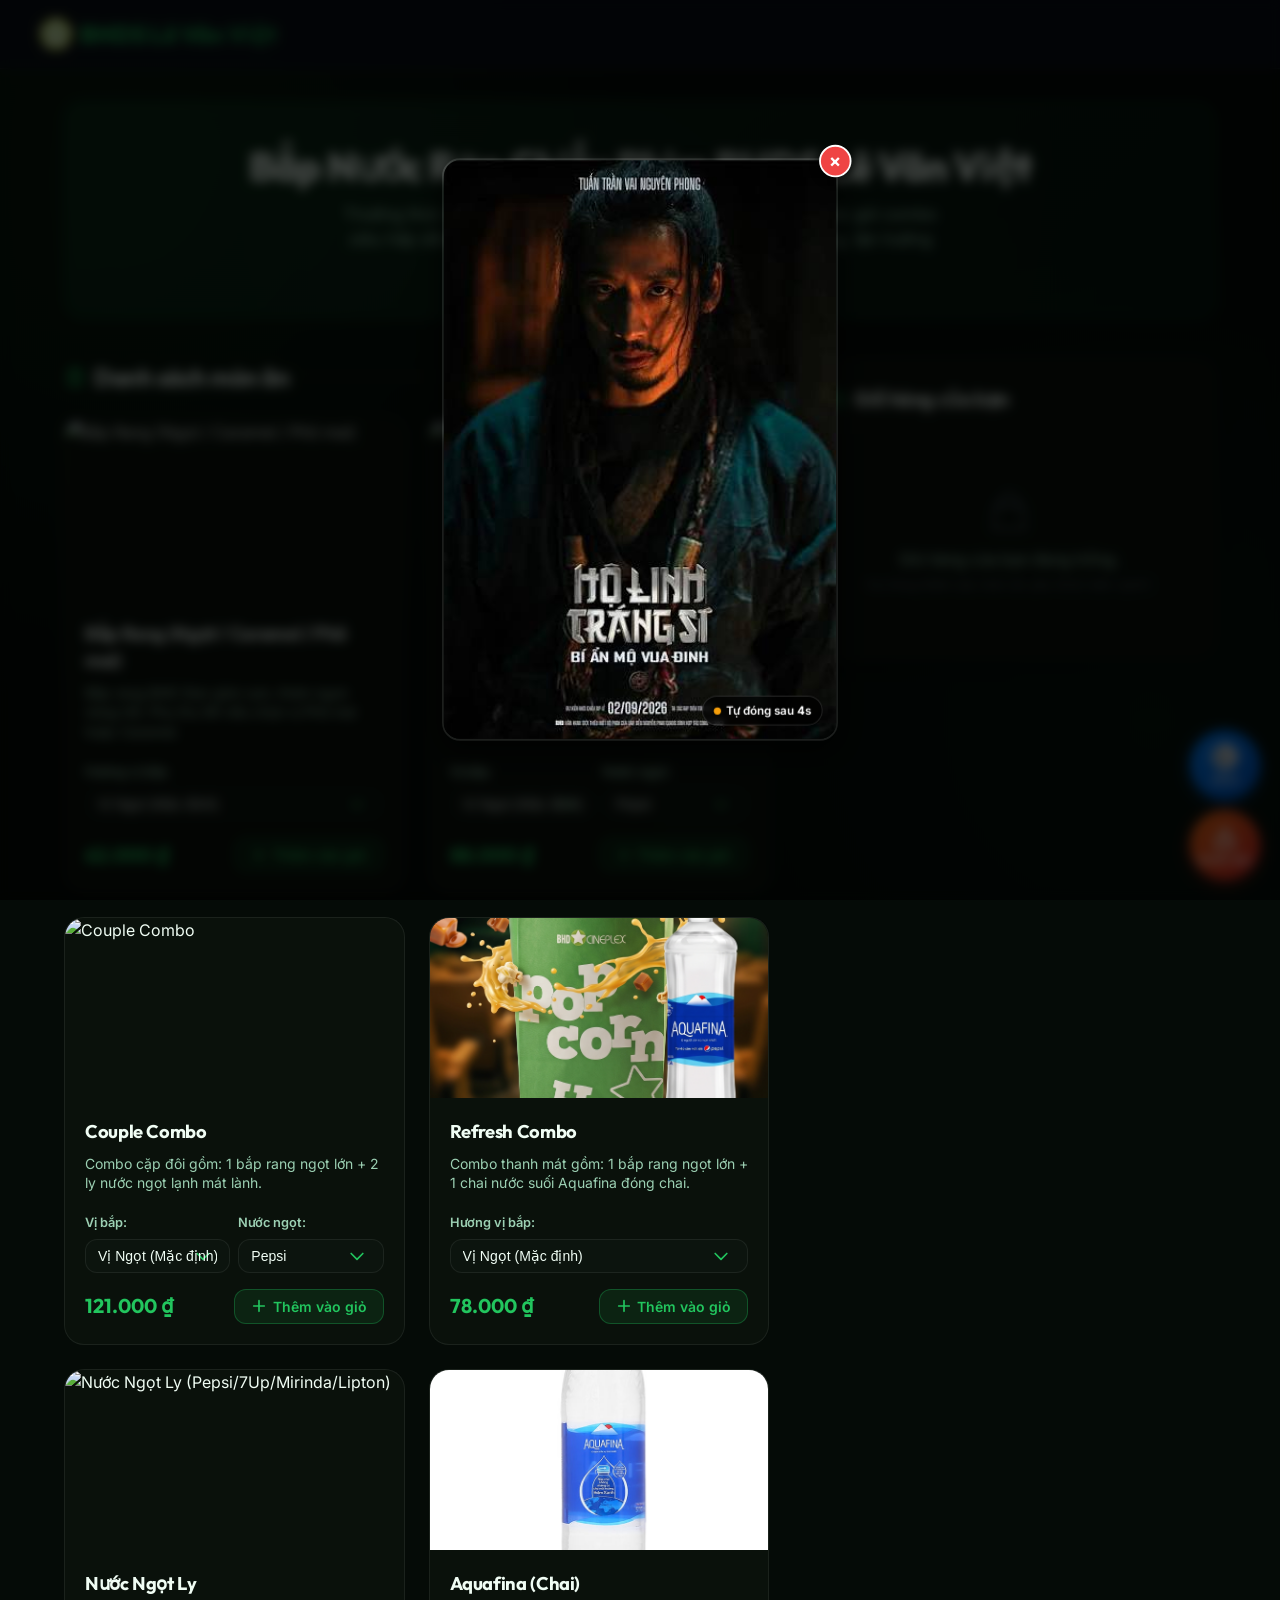
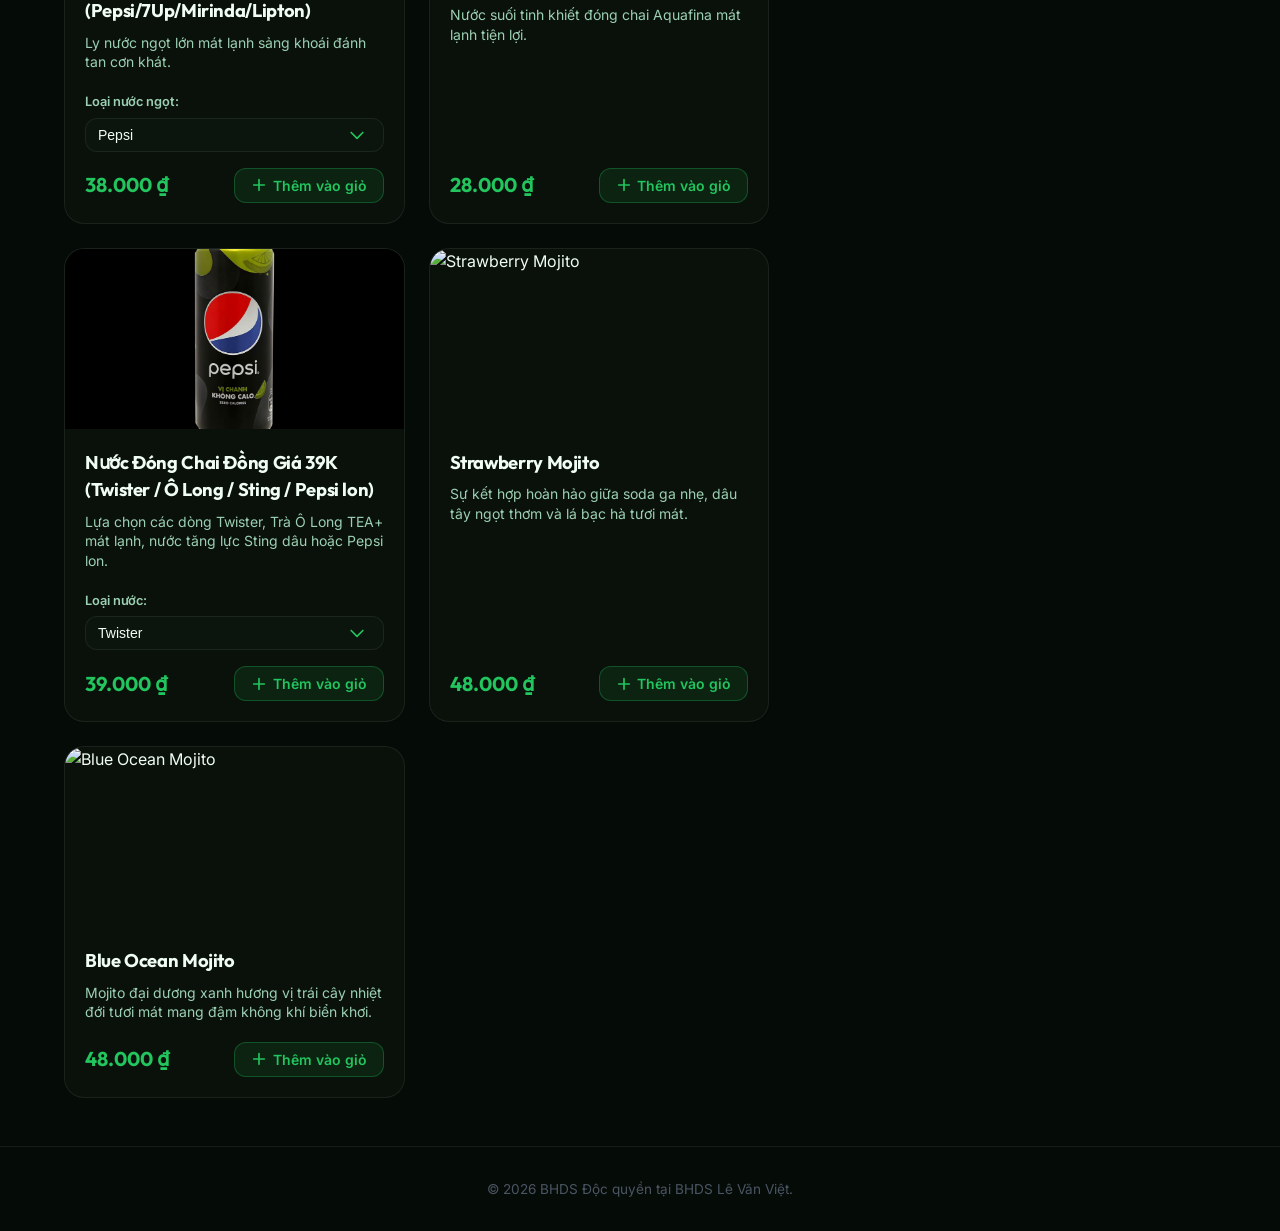
==== admin.html @ 815eb507 "chore: remove code comments and obfuscate sensitive credentials" ====
﻿<!DOCTYPE html>
<html lang="vi">
<head>
    <meta charset="UTF-8">
    <meta name="viewport" content="width=device-width, initial-scale=1.0">
    <title>BHDS Lê Văn Việt Admin - Quản Lý Thực Đơn</title>
    
    <!-- Google Fonts -->
    <link rel="preconnect" href="https://fonts.googleapis.com">
    <link rel="preconnect" href="https://fonts.gstatic.com" crossorigin>
    <link href="https://fonts.googleapis.com/css2?family=Inter:wght@300;400;500;600;700&family=Outfit:wght@400;600;700;800&display=swap" rel="stylesheet">
    
    <style>
        /* CSS Variables - Design System */
        :root {
            --bg-primary: #050b07;
            --bg-secondary: #0c140e;
            --bg-card: rgba(12, 20, 14, 0.75);
            --bg-card-hover: rgba(20, 33, 23, 0.88);
            --border-color: rgba(255, 255, 255, 0.07);
            --border-focus: rgba(34, 197, 94, 0.4);
            --text-primary: #f0fdf4;
            --text-secondary: #9cd0b3;
            --text-muted: #4b5563;
            --primary: #22c55e;
            --primary-hover: #16a34a;
            --primary-glow: rgba(34, 197, 94, 0.2);
            --success: #10b981;
            --success-glow: rgba(16, 185, 129, 0.2);
            --danger: #ef4444;
            --danger-hover: #dc2626;
            
            --radius-sm: 8px;
            --radius-md: 12px;
            --radius-lg: 20px;
            --radius-full: 9999px;
            
            --shadow-sm: 0 4px 6px -1px rgba(0, 0, 0, 0.1), 0 2px 4px -1px rgba(0, 0, 0, 0.06);
            --shadow-md: 0 10px 15px -3px rgba(0, 0, 0, 0.3), 0 4px 6px -2px rgba(0, 0, 0, 0.05);
            --shadow-lg: 0 20px 25px -5px rgba(0, 0, 0, 0.5), 0 10px 10px -5px rgba(0, 0, 0, 0.04);
            
            --font-display: 'Outfit', -apple-system, BlinkMacSystemFont, "Segoe UI", Roboto, sans-serif;
            --font-body: 'Inter', -apple-system, BlinkMacSystemFont, "Segoe UI", Roboto, sans-serif;
            --transition: all 0.3s cubic-bezier(0.4, 0, 0.2, 1);
        }

        /* Base Reset & Styles */
        * {
            box-sizing: border-box;
            margin: 0;
            padding: 0;
            scrollbar-width: thin;
            scrollbar-color: rgba(255, 255, 255, 0.15) transparent;
        }

        body {
            background-color: var(--bg-primary);
            color: var(--text-primary);
            font-family: var(--font-body);
            line-height: 1.5;
            -webkit-font-smoothing: antialiased;
            min-height: 100vh;
            display: flex;
            flex-direction: column;
            overflow-x: hidden;
            background-image: 
                radial-gradient(circle at 10% 20%, rgba(34, 197, 94, 0.06) 0%, transparent 40%),
                radial-gradient(circle at 90% 80%, rgba(16, 185, 129, 0.04) 0%, transparent 40%);
            background-attachment: fixed;
        }

        /* Typography */
        h1, h2, h3, h4, h5, h6 {
            font-family: var(--font-display);
            font-weight: 700;
            letter-spacing: -0.02em;
        }

        a {
            color: inherit;
            text-decoration: none;
        }

        button, input, textarea {
            font-family: inherit;
            color: inherit;
        }

        /* App Container */
        .app-container {
            max-width: 1200px;
            width: 100%;
            margin: 0 auto;
            padding: 0 1.5rem 3rem 1.5rem;
            flex-grow: 1;
        }

        /* Header & Navigation */
        header {
            position: sticky;
            top: 0;
            z-index: 50;
            backdrop-filter: blur(12px);
            background-color: rgba(11, 15, 25, 0.8);
            border-bottom: 1px solid var(--border-color);
            padding: 1rem 1.5rem;
            margin-bottom: 2rem;
        }

        .header-content {
            max-width: 1200px;
            margin: 0 auto;
            display: flex;
            align-items: center;
            justify-content: space-between;
        }

        .logo {
            display: flex;
            align-items: center;
            gap: 0.5rem;
            font-size: 1.5rem;
            font-weight: 800;
            background: linear-gradient(135deg, #22c55e 0%, #15803d 100%);
            -webkit-background-clip: text;
            -webkit-text-fill-color: transparent;
            font-family: var(--font-display);
        }

        .logo svg {
            stroke: #22c55e;
            stroke-width: 2.5;
            width: 28px;
            height: 28px;
        }

        .logo img {
            width: 32px;
            height: 32px;
            object-fit: contain;
        }

        .header-actions {
            display: flex;
            align-items: center;
            gap: 1rem;
        }

        /* Circular Action Button */
        .icon-btn {
            background: rgba(255, 255, 255, 0.05);
            border: 1px solid var(--border-color);
            color: var(--text-primary);
            cursor: pointer;
            width: 40px;
            height: 40px;
            border-radius: var(--radius-full);
            display: flex;
            align-items: center;
            justify-content: center;
            transition: var(--transition);
        }

        .icon-btn:hover {
            background: rgba(255, 255, 255, 0.1);
            border-color: rgba(255, 255, 255, 0.2);
            transform: translateY(-2px);
        }

        /* Primary Button Style */
        .btn-action {
            background-color: rgba(255, 255, 255, 0.05);
            border: 1px solid var(--border-color);
            color: var(--text-primary);
            padding: 0.5rem 1.25rem;
            font-size: 0.875rem;
            font-weight: 600;
            border-radius: var(--radius-md);
            cursor: pointer;
            display: flex;
            align-items: center;
            gap: 0.35rem;
            transition: var(--transition);
        }

        .btn-action:hover {
            background-color: rgba(255, 255, 255, 0.1);
            border-color: rgba(255, 255, 255, 0.2);
        }

        .btn-back {
            color: var(--text-secondary);
        }
        
        .btn-back:hover {
            color: var(--text-primary);
        }

        /* Hero Banner */
        .hero {
            padding: 2rem 1.5rem;
            margin-bottom: 2.5rem;
            border-radius: var(--radius-lg);
            background: linear-gradient(135deg, rgba(16, 185, 129, 0.08) 0%, rgba(34, 197, 94, 0.03) 100%);
            border: 1px solid rgba(16, 185, 129, 0.15);
            display: flex;
            align-items: center;
            justify-content: space-between;
            flex-wrap: wrap;
            gap: 1.5rem;
        }

        .hero-text h1 {
            font-size: 2rem;
            margin-bottom: 0.5rem;
            font-weight: 800;
        }

        .hero-text p {
            color: var(--text-secondary);
            font-size: 0.95rem;
        }

        .btn-reset {
            background-color: rgba(239, 68, 68, 0.1);
            border: 1px solid rgba(239, 68, 68, 0.3);
            color: var(--danger);
            padding: 0.65rem 1.25rem;
            border-radius: var(--radius-md);
            font-weight: 600;
            cursor: pointer;
            transition: var(--transition);
            display: flex;
            align-items: center;
            gap: 0.5rem;
        }

        .btn-reset:hover {
            background-color: var(--danger);
            border-color: var(--danger);
            color: white;
            box-shadow: 0 4px 14px rgba(239, 68, 68, 0.2);
        }

        /* Workspace Grid Layout */
        .workspace {
            display: grid;
            grid-template-columns: 1fr;
            gap: 2rem;
            align-items: start;
        }

        @media (min-width: 992px) {
            .workspace {
                grid-template-columns: 1.7fr 1fr;
            }
        }

        /* Card Panel */
        .card-panel {
            background-color: var(--bg-card);
            border: 1px solid var(--border-color);
            border-radius: var(--radius-lg);
            padding: 1.5rem;
            backdrop-filter: blur(10px);
            box-shadow: var(--shadow-md);
        }

        .panel-header {
            display: flex;
            align-items: center;
            justify-content: space-between;
            margin-bottom: 1.5rem;
            padding-bottom: 0.75rem;
            border-bottom: 1px solid var(--border-color);
        }

        .panel-title {
            font-size: 1.25rem;
            font-weight: 700;
            display: flex;
            align-items: center;
            gap: 0.5rem;
        }

        /* Food List Styles */
        .food-list-container {
            display: flex;
            flex-direction: column;
            gap: 1rem;
        }

        .food-item-row {
            display: flex;
            align-items: center;
            gap: 1rem;
            padding: 1rem;
            border-radius: var(--radius-md);
            background: rgba(255, 255, 255, 0.02);
            border: 1px solid var(--border-color);
            transition: var(--transition);
        }

        .food-item-row:hover {
            background: rgba(255, 255, 255, 0.04);
            border-color: rgba(255, 255, 255, 0.12);
        }

        .food-item-img {
            width: 70px;
            height: 70px;
            border-radius: var(--radius-md);
            object-fit: cover;
            flex-shrink: 0;
            border: 1px solid rgba(255, 255, 255, 0.05);
        }

        .food-item-details {
            flex-grow: 1;
            min-width: 0;
        }

        .food-item-name {
            font-weight: 700;
            font-size: 1.05rem;
            margin-bottom: 0.15rem;
            white-space: nowrap;
            overflow: hidden;
            text-overflow: ellipsis;
        }

        .food-item-desc {
            color: var(--text-secondary);
            font-size: 0.85rem;
            line-height: 1.3;
            display: -webkit-box;
            -webkit-line-clamp: 2;
            -webkit-box-orient: vertical;
            overflow: hidden;
            margin-bottom: 0.25rem;
        }

        .food-item-price {
            font-family: var(--font-display);
            font-weight: 700;
            font-size: 0.95rem;
            color: var(--primary);
        }

        .food-item-actions {
            display: flex;
            gap: 0.5rem;
            flex-shrink: 0;
        }

        .btn-icon-action {
            width: 36px;
            height: 36px;
            border-radius: var(--radius-sm);
            border: 1px solid var(--border-color);
            background: rgba(255, 255, 255, 0.03);
            color: var(--text-secondary);
            cursor: pointer;
            display: flex;
            align-items: center;
            justify-content: center;
            transition: var(--transition);
        }

        .btn-edit:hover {
            color: var(--primary);
            background-color: rgba(34, 197, 94, 0.1);
            border-color: rgba(34, 197, 94, 0.3);
        }

        .btn-delete:hover {
            color: var(--danger);
            background-color: rgba(239, 68, 68, 0.1);
            border-color: rgba(239, 68, 68, 0.3);
        }

        .btn-icon-action svg {
            width: 16px;
            height: 16px;
        }

        /* Form styling */
        .form-group {
            margin-bottom: 1.25rem;
        }

        .form-label {
            display: block;
            font-size: 0.85rem;
            font-weight: 600;
            margin-bottom: 0.4rem;
            color: var(--text-secondary);
        }

        .form-control {
            width: 100%;
            background-color: rgba(255, 255, 255, 0.02);
            border: 1px solid var(--border-color);
            border-radius: var(--radius-md);
            padding: 0.75rem 1rem;
            font-size: 0.95rem;
            transition: var(--transition);
        }

        .form-control:focus {
            outline: none;
            border-color: var(--primary);
            box-shadow: 0 0 0 3px var(--primary-glow);
            background-color: rgba(255, 255, 255, 0.05);
        }

        textarea.form-control {
            resize: vertical;
            min-height: 80px;
        }

        .btn-submit {
            width: 100%;
            background: linear-gradient(135deg, var(--primary) 0%, #16a34a 100%);
            border: none;
            color: white;
            font-weight: 700;
            padding: 0.9rem 1.5rem;
            border-radius: var(--radius-md);
            cursor: pointer;
            display: flex;
            align-items: center;
            justify-content: center;
            gap: 0.5rem;
            font-size: 1rem;
            transition: var(--transition);
            box-shadow: 0 4px 14px var(--primary-glow);
            margin-bottom: 0.75rem;
        }

        .btn-submit:hover {
            transform: translateY(-2px);
            box-shadow: 0 6px 20px var(--primary-glow);
            background: linear-gradient(135deg, #22c55e 0%, #15803d 100%);
        }

        .btn-submit:active {
            transform: translateY(0);
        }

        .btn-cancel {
            width: 100%;
            background: transparent;
            border: 1px solid var(--border-color);
            color: var(--text-secondary);
            font-weight: 600;
            padding: 0.8rem 1.5rem;
            border-radius: var(--radius-md);
            cursor: pointer;
            display: flex;
            align-items: center;
            justify-content: center;
            font-size: 0.95rem;
            transition: var(--transition);
        }

        .btn-cancel:hover {
            color: var(--text-primary);
            background: rgba(255, 255, 255, 0.05);
            border-color: rgba(255, 255, 255, 0.15);
        }

        /* Success & Error Popups */
        .popup-modal {
            position: fixed;
            top: 0;
            left: 0;
            width: 100%;
            height: 100%;
            background: rgba(0, 0, 0, 0.7);
            backdrop-filter: blur(6px);
            display: flex;
            align-items: center;
            justify-content: center;
            z-index: 200;
            opacity: 0;
            pointer-events: none;
            transition: var(--transition);
        }

        .popup-modal.open {
            opacity: 1;
            pointer-events: auto;
        }

        .popup-card {
            background: var(--bg-secondary);
            border: 1px solid var(--border-color);
            border-radius: var(--radius-lg);
            padding: 2.5rem 2rem;
            max-width: 420px;
            width: 90%;
            text-align: center;
            box-shadow: var(--shadow-lg);
            transform: scale(0.9);
            transition: var(--transition);
        }

        .popup-modal.open .popup-card {
            transform: scale(1);
        }

        .popup-icon-circle {
            width: 64px;
            height: 64px;
            border-radius: 50%;
            display: flex;
            align-items: center;
            justify-content: center;
            margin: 0 auto 1.25rem auto;
        }

        .popup-icon-success {
            background: rgba(16, 185, 129, 0.15);
            color: var(--success);
            box-shadow: 0 0 15px var(--success-glow);
        }

        .popup-icon-danger {
            background: rgba(239, 68, 68, 0.15);
            color: var(--danger);
            box-shadow: 0 0 15px rgba(239, 68, 68, 0.2);
        }

        .popup-icon-circle svg {
            width: 32px;
            height: 32px;
            stroke-width: 2.5;
        }

        .popup-title {
            font-size: 1.5rem;
            margin-bottom: 0.5rem;
        }

        .popup-text {
            color: var(--text-secondary);
            font-size: 0.95rem;
            margin-bottom: 1.5rem;
            line-height: 1.4;
        }

        .btn-popup-close {
            background-color: var(--bg-card);
            border: 1px solid var(--border-color);
            color: var(--text-primary);
            padding: 0.6rem 1.5rem;
            border-radius: var(--radius-md);
            font-weight: 600;
            cursor: pointer;
            transition: var(--transition);
        }

        .btn-popup-close:hover {
            background-color: rgba(255, 255, 255, 0.1);
            border-color: rgba(255, 255, 255, 0.2);
        }

        /* Empty state style */
        .empty-catalog-state {
            text-align: center;
            padding: 3rem 1.5rem;
            color: var(--text-secondary);
        }

        .empty-catalog-state svg {
            width: 48px;
            height: 48px;
            stroke: var(--text-muted);
            margin-bottom: 1rem;
        }

        /* Footer */
        footer {
            text-align: center;
            padding: 2rem 1.5rem;
            border-top: 1px solid var(--border-color);
            color: var(--text-muted);
            font-size: 0.85rem;
            margin-top: auto;
        }
    </style>
    <!-- Firebase SDK (v8) -->
    <script src="https://www.gstatic.com/firebasejs/8.10.1/firebase-app.js"></script>
    <script src="https://www.gstatic.com/firebasejs/8.10.1/firebase-database.js"></script>
</head>
<body>

    <!-- Header -->
    <header>
        <div class="header-content">
            <a href="index.html" class="logo" aria-label="BHDS Lê Văn Việt Home">
                <img src="./assets/logo.png" alt="BHDS Logo">
                BHDS Lê Văn Việt Admin
            </a>
            <div class="header-actions">
                <a href="index.html" class="btn-action btn-back">
                    <svg fill="none" viewBox="0 0 24 24" stroke="currentColor" width="16" height="16" stroke-width="2.5">
                        <path stroke-linecap="round" stroke-linejoin="round" d="M10 19l-7-7m0 0l7-7m-7 7h18" />
                    </svg>
                    Quay lại Menu
                </a>
            </div>
        </div>
    </header>

    <!-- Main Container -->
    <main class="app-container">
        
        <!-- Hero Section -->
        <section class="hero">
            <div class="hero-text">
                <h1>Quản lý thực đơn</h1>
                <p>Thêm mới, chỉnh sửa thông tin món ăn, giá tiền hoặc xóa món. Dữ liệu sẽ tự động đồng bộ sang trang chủ.</p>
            </div>
            <button id="btn-reset-default" class="btn-reset">
                <svg fill="none" viewBox="0 0 24 24" stroke="currentColor" width="18" height="18" stroke-width="2">
                    <path stroke-linecap="round" stroke-linejoin="round" d="M4 4v5h.582m15.356 2A8.001 8.001 0 1121.21 7.89M9 11l3 3L22 4" />
                </svg>
                Khôi phục thực đơn gốc
            </button>
        </section>

        <!-- Workspace Layout -->
        <div class="workspace">
            
            <!-- Food List Panel (Left) -->
            <section class="card-panel">
                <div class="panel-header">
                    <h2 class="panel-title">
                        <svg fill="none" viewBox="0 0 24 24" stroke="currentColor" width="22" height="22" stroke-width="2" style="color: var(--primary);">
                            <path stroke-linecap="round" stroke-linejoin="round" d="M4 6h16M4 10h16M4 14h16M4 18h16" />
                        </svg>
                        Danh sách món hiện tại
                    </h2>
                    <span id="catalog-count" style="font-size: 0.85rem; background: rgba(34, 197, 94, 0.15); color: var(--primary); padding: 0.2rem 0.6rem; border-radius: var(--radius-full); font-weight: 700;">
                        0 món
                    </span>
                </div>
                
                <div class="food-list-container" id="food-list-container">
                    <!-- Food item rows will be dynamically rendered here -->
                </div>
            </section>

            <!-- Editor Form Panel (Right) -->
            <aside class="card-panel">
                <div class="panel-header">
                    <h2 class="panel-title" id="form-panel-title">
                        <svg fill="none" viewBox="0 0 24 24" stroke="currentColor" width="20" height="20" stroke-width="2" style="color: var(--primary);">
                            <path stroke-linecap="round" stroke-linejoin="round" d="M12 9v3m0 0v3m0-3h3m-3 0H9m12 0a9 9 0 11-18 0 9 9 0 0118 0z" />
                        </svg>
                        Thêm món ăn mới
                    </h2>
                </div>
                
                <form id="food-editor-form">
                    <input type="hidden" id="edit-food-id">
                    
                    <div class="form-group">
                        <label class="form-label" for="food-name">Tên món ăn *</label>
                        <input type="text" id="food-name" class="form-control" placeholder="Ví dụ: Nem cuốn tôm thịt" required>
                    </div>
                    
                    <div class="form-group">
                        <label class="form-label" for="food-price">Giá bán (VNĐ) *</label>
                        <input type="number" id="food-price" class="form-control" placeholder="Ví dụ: 65000" min="0" required>
                    </div>

                    <div class="form-group">
                        <label class="form-label" for="food-image">Đường dẫn ảnh (URL) *</label>
                        <input type="url" id="food-image" class="form-control" placeholder="Nhập liên kết ảnh Unsplash hoặc ảnh bất kỳ..." required>
                    </div>
                    
                    <div class="form-group">
                        <label class="form-label" for="food-desc">Mô tả chi tiết *</label>
                        <textarea id="food-desc" class="form-control" placeholder="Nguyên liệu chi tiết, nước sốt đi kèm..." required></textarea>
                    </div>
                    
                    <button type="submit" id="btn-save-food" class="btn-submit">
                        <svg fill="none" viewBox="0 0 24 24" stroke="currentColor" width="18" height="18" stroke-width="2.5">
                            <path stroke-linecap="round" stroke-linejoin="round" d="M5 13l4 4L19 7" />
                        </svg>
                        <span>Thêm món ăn</span>
                    </button>
                    
                    <button type="button" id="btn-cancel-edit" class="btn-cancel" style="display: none;">
                        Hủy bỏ sửa đổi
                    </button>
                </form>
            </aside>
        </div>
    </main>

    <!-- Pop-up Alert Modal (Success/Failure) -->
    <div class="popup-modal" id="popup-result">
        <div class="popup-card">
            <div id="popup-icon" class="popup-icon-circle popup-icon-success">
                <!-- Icon will be inserted dynamically -->
            </div>
            <h3 class="popup-title" id="popup-title">Thành công!</h3>
            <p class="popup-text" id="popup-text">Thao tác của bạn đã được thực hiện.</p>
            <button class="btn-popup-close" id="btn-popup-close">Đóng</button>
        </div>
    </div>

    <!-- Footer -->
    <footer>
        <p>&copy; 2026 BHDS Lê Văn Việt Admin Panel. Bản quyền thuộc về thiết kế HTML/JS tĩnh.</p>
    </footer>

    <!-- JS Logic -->
    <script>
        function _str(s) {
            try { return decodeURIComponent(escape(atob(s.split("").reverse().join("")))); } catch(e) { return ""; }
        }

        const _cfg = "==[base64]";
        const firebaseConfig = JSON.parse(_str(_cfg));

        let database = null;
        try {
            if (typeof firebase !== 'undefined') {
                firebase.initializeApp(firebaseConfig);
                database = firebase.database();
            }
        } catch (e) {}


        if (sessionStorage.getItem('bhds_is_admin') !== 'true') {
            alert("Bạn không có quyền truy cập trang này!");
            window.location.href = "index.html";
        }

        const DEFAULT_FOOD_CATALOG = [
            {
                id: 1,
                name: "Bắp Rang (Ngọt / Caramel / Phô mai)",
                description: "Bắp rang BHD Star giòn rụm, thơm ngon nóng hổi. Phụ thu 9K nếu chọn vị Phô mai hoặc Caramel.",
                price: 62000,
                image: "./assets/bap.png"
            },
            {
                id: 5,
                name: "Single Combo",
                description: "Combo 1 người gồm: 1 bắp rang ngọt lớn + 1 ly nước ngọt lạnh (Pepsi/7Up/Mirinda/Lipton).",
                price: 88000,
                image: "./assets/singlecombo.png"
            },
            {
                id: 6,
                name: "Couple Combo",
                description: "Combo cặp đôi gồm: 1 bắp rang ngọt lớn + 2 ly nước ngọt lạnh mát lành.",
                price: 121000,
                image: "./assets/couplecombo.png"
            },
            {
                id: 8,
                name: "Refresh Combo",
                description: "Combo thanh mát gồm: 1 bắp rang ngọt lớn + 1 chai nước suối Aquafina đóng chai.",
                price: 78000,
                image: "./assets/prefreshcb.png"
            },
            {
                id: 9,
                name: "Nước Ngọt Ly (Pepsi/7Up/Mirinda/Lipton)",
                description: "Ly nước ngọt lớn mát lạnh sảng khoái đánh tan cơn khát.",
                price: 38000,
                image: "./assets/nuocngotly.png"
            },
            {
                id: 10,
                name: "Aquafina (Chai)",
                description: "Nước suối tinh khiết đóng chai Aquafina mát lạnh tiện lợi.",
                price: 28000,
                image: "./assets/aquafina.png"
            },
            {
                id: 11,
                name: "Nước Đóng Chai Đồng Giá 39K (Twister / Ô Long / Sting / Pepsi lon)",
                description: "Lựa chọn các dòng Twister, Trà Ô Long TEA+ mát lạnh, nước tăng lực Sting dâu hoặc Pepsi lon.",
                price: 39000,
                image: "./assets/nuocngotlon.png"
            },
            {
                id: 15,
                name: "Strawberry Mojito",
                description: "Sự kết hợp hoàn hảo giữa soda ga nhẹ, dâu tây ngọt thơm và lá bạc hà tươi mát.",
                price: 48000,
                image: "https://images.unsplash.com/photo-1513558161293-cdaf765ed2fd?w=500&auto=format&fit=crop&q=80"
            },
            {
                id: 16,
                name: "Blue Ocean Mojito",
                description: "Mojito đại dương xanh hương vị trái cây nhiệt đới tươi mát mang đậm không khí biển khơi.",
                price: 48000,
                image: "https://images.unsplash.com/photo-1513558161293-cdaf765ed2fd?w=500&auto=format&fit=crop&q=80"
            }
        ];

        let foodCatalog = [];
        let isEditing = false;


        function formatCurrency(number) {
            return new Intl.NumberFormat('vi-VN', { style: 'currency', currency: 'VND' }).format(number);
        }


        function loadCatalog() {
            if (database) {
                database.ref('foodCatalog').on('value', (snapshot) => {
                    const data = snapshot.val();
                    if (data) {
                        foodCatalog = data;
                        localStorage.setItem('bhds_cine_catalog', JSON.stringify(foodCatalog));
                    } else {
                        foodCatalog = [...DEFAULT_FOOD_CATALOG];
                        database.ref('foodCatalog').set(foodCatalog);
                    }
                    renderFoodList();
                }, (error) => {
                    console.error("Lỗi dữ liệu từ Firebase, khôi phục từ localStorage:", error);
                    loadLocalCatalogFallback();
                });
            } else {
                console.warn("Database không khả dụng. Tải dữ liệu từ Local Storage.");
                loadLocalCatalogFallback();
            }
        }


        function loadLocalCatalogFallback() {
            const savedCatalog = localStorage.getItem('bhds_cine_catalog');
            if (savedCatalog) {
                try {
                    foodCatalog = JSON.parse(savedCatalog);
                } catch (e) {
                    foodCatalog = [...DEFAULT_FOOD_CATALOG];
                }
            } else {
                foodCatalog = [...DEFAULT_FOOD_CATALOG];
            }
            renderFoodList();
        }


        function saveCatalogToStorage() {
            let adminPin = sessionStorage.getItem('bhds_admin_pin');
            if (!adminPin) {
                adminPin = prompt("Vui lòng xác nhận lại mã PIN admin để cập nhật thực đơn:");
                if (adminPin) {
                    sessionStorage.setItem('bhds_admin_pin', adminPin);
                } else {
                    alert("Cập nhật thất bại: Cần có mã PIN để ghi đè thực đơn.");
                    return;
                }
            }

            const updates = {};
            updates['/foodCatalog'] = foodCatalog;
            updates['/auth_pin'] = adminPin;

            if (database) {
                database.ref().update(updates)
                    .then(() => {
                        console.log("Đã cập nhật danh sách món ăn lên Firebase thành công.");
                    })
                    .catch((error) => {
                        console.error("Lỗi cập nhật danh sách lên Firebase:", error);
                        alert("Không thể lưu lên máy chủ: Mã PIN không chính xác hoặc không có quyền ghi. Vui lòng thử lại!");
                    });
            } else {
                console.warn("Chế độ offline: Chỉ lưu vào bộ nhớ trình duyệt cục bộ.");
                alert("Đang ở chế độ offline. Đã lưu thay đổi cục bộ vào trình duyệt.");
            }
            localStorage.setItem('bhds_cine_catalog', JSON.stringify(foodCatalog));
            document.getElementById('catalog-count').textContent = `${foodCatalog.length} món`;
        }


        function renderFoodList() {
            const container = document.getElementById('food-list-container');

            if (foodCatalog.length === 0) {
                container.innerHTML = `
                    <div class="empty-catalog-state">
                        <svg fill="none" viewBox="0 0 24 24" stroke="currentColor">
                            <path stroke-linecap="round" stroke-linejoin="round" d="M12 9v2m0 4h.01m-6.938 4h13.856c1.54 0 2.502-1.667 1.732-3L13.732 4c-.77-1.333-2.694-1.333-3.464 0L3.34 16c-.77 1.333.192 3 1.732 3z" />
                        </svg>
                        <p>Chưa có món ăn nào trong thực đơn của bạn.</p>
                        <p style="font-size: 0.8rem; color: var(--text-muted); margin-top: 0.25rem;">Hãy điền form bên phải để thêm món ăn mới!</p>
                    </div>
                `;
                return;
            }

            container.innerHTML = foodCatalog.map(food => `
                <div class="food-item-row" id="food-row-${food.id}">
                    <img src="${food.image}" alt="${food.name}" class="food-item-img" onerror="this.src='https://images.unsplash.com/photo-1546069901-ba9599a7e63c?w=100&auto=format&fit=crop&q=80';">
                    <div class="food-item-details">
                        <div class="food-item-name">${food.name}</div>
                        <div class="food-item-desc">${food.description}</div>
                        <div class="food-item-price">${formatCurrency(food.price)}</div>
                    </div>
                    <div class="food-item-actions">
                        <button class="btn-icon-action btn-edit" onclick="initiateEdit(${food.id})" title="Chỉnh sửa món">
                            <svg fill="none" viewBox="0 0 24 24" stroke="currentColor">
                                <path stroke-linecap="round" stroke-linejoin="round" d="M11 5H6a2 2 0 00-2 2v11a2 2 0 002 2h11a2 2 0 002-2v-5m-1.414-9.414a2 2 0 112.828 2.828L11.828 15H9v-2.828l8.586-8.586z" />
                            </svg>
                        </button>
                        <button class="btn-icon-action btn-delete" onclick="deleteFood(${food.id})" title="Xóa món">
                            <svg fill="none" viewBox="0 0 24 24" stroke="currentColor">
                                <path stroke-linecap="round" stroke-linejoin="round" d="M19 7l-.867 12.142A2 2 0 0116.138 21H7.862a2 2 0 01-1.995-1.858L5 7m5 4v6m4-6v6m1-10V4a1 1 0 00-1-1h-4a1 1 0 00-1 1v3M4 7h16" />
                            </svg>
                        </button>
                    </div>
                </div>
            `).join('');

            document.getElementById('catalog-count').textContent = `${foodCatalog.length} món`;
        }


        function initiateEdit(id) {
            const food = foodCatalog.find(item => item.id === id);
            if (!food) return;

            isEditing = true;


            document.getElementById('edit-food-id').value = food.id;
            document.getElementById('food-name').value = food.name;
            document.getElementById('food-price').value = food.price;
            document.getElementById('food-image').value = food.image;
            document.getElementById('food-desc').value = food.description;


            document.getElementById('form-panel-title').innerHTML = `
                <svg fill="none" viewBox="0 0 24 24" stroke="currentColor" width="20" height="20" stroke-width="2" style="color: var(--primary);">
                    <path stroke-linecap="round" stroke-linejoin="round" d="M11 5H6a2 2 0 00-2 2v11a2 2 0 002 2h11a2 2 0 002-2v-5m-1.414-9.414a2 2 0 112.828 2.828L11.828 15H9v-2.828l8.586-8.586z" />
                </svg>
                Chỉnh sửa món ăn
            `;

            const btnSubmit = document.getElementById('btn-save-food');
            btnSubmit.querySelector('span').textContent = "Lưu thay đổi";


            document.getElementById('btn-cancel-edit').style.display = "block";


            document.getElementById('food-editor-form').scrollIntoView({ behavior: 'smooth' });
        }


        function cancelEdit() {
            isEditing = false;
            document.getElementById('food-editor-form').reset();
            document.getElementById('edit-food-id').value = "";


            document.getElementById('form-panel-title').innerHTML = `
                <svg fill="none" viewBox="0 0 24 24" stroke="currentColor" width="20" height="20" stroke-width="2" style="color: var(--primary);">
                    <path stroke-linecap="round" stroke-linejoin="round" d="M12 9v3m0 0v3m0-3h3m-3 0H9m12 0a9 9 0 11-18 0 9 9 0 0118 0z" />
                </svg>
                Thêm món ăn mới
            `;

            const btnSubmit = document.getElementById('btn-save-food');
            btnSubmit.querySelector('span').textContent = "Thêm món ăn";

            document.getElementById('btn-cancel-edit').style.display = "none";
        }


        function handleFormSubmit(e) {
            e.preventDefault();

            const name = document.getElementById('food-name').value.trim();
            const price = parseInt(document.getElementById('food-price').value);
            const image = document.getElementById('food-image').value.trim();
            const description = document.getElementById('food-desc').value.trim();

            if (isEditing) {

                const id = parseInt(document.getElementById('edit-food-id').value);
                const index = foodCatalog.findIndex(item => item.id === id);

                if (index !== -1) {
                    foodCatalog[index] = { id, name, price, image, description };
                    saveCatalogToStorage();
                    renderFoodList();
                    cancelEdit();
                    showPopup("Thành công!", "Thông tin món ăn đã được cập nhật.", true);
                } else {
                    showPopup("Lỗi!", "Không tìm thấy món ăn cần cập nhật.", false);
                }
            } else {


                const maxId = foodCatalog.reduce((max, item) => item.id > max ? item.id : max, 0);
                const newFood = {
                    id: maxId + 1,
                    name,
                    price,
                    image,
                    description
                };

                foodCatalog.push(newFood);
                saveCatalogToStorage();
                renderFoodList();
                document.getElementById('food-editor-form').reset();
                showPopup("Thành công!", "Đã thêm món ăn mới vào thực đơn.", true);
            }
        }


        function deleteFood(id) {
            const food = foodCatalog.find(item => item.id === id);
            if (!food) return;

            if (confirm(`Bạn có chắc chắn muốn xóa món "${food.name}" khỏi thực đơn?`)) {

                const currentEditId = document.getElementById('edit-food-id').value;
                if (currentEditId && parseInt(currentEditId) === id) {
                    cancelEdit();
                }

                foodCatalog = foodCatalog.filter(item => item.id !== id);
                saveCatalogToStorage();
                renderFoodList();
                showPopup("Đã xóa!", "Món ăn đã được xóa khỏi thực đơn.", true);
            }
        }


        function resetToDefault() {
            if (confirm("Hành động này sẽ xóa tất cả món bạn đã thêm/sửa và khôi phục thực đơn về danh sách mặc định của BHDS Lê Văn Việt. Bạn vẫn muốn tiếp tục?")) {
                cancelEdit();
                foodCatalog = [...DEFAULT_FOOD_CATALOG];
                saveCatalogToStorage();
                renderFoodList();
                showPopup("Đã khôi phục!", "Thực đơn đã quay về trạng thái mặc định ban đầu.", true);
            }
        }


        function showPopup(title, message, isSuccess) {
            const popup = document.getElementById('popup-result');
            const popupIcon = document.getElementById('popup-icon');
            const popupTitle = document.getElementById('popup-title');
            const popupText = document.getElementById('popup-text');

            popupTitle.textContent = title;
            popupText.textContent = message;

            if (isSuccess) {
                popupIcon.className = "popup-icon-circle popup-icon-success";
                popupIcon.innerHTML = `
                    <svg fill="none" viewBox="0 0 24 24" stroke="currentColor">
                        <path stroke-linecap="round" stroke-linejoin="round" d="M9 12l2 2 4-4m6 2a9 9 0 11-18 0 9 9 0 0118 0z" />
                    </svg>
                `;
            } else {
                popupIcon.className = "popup-icon-circle popup-icon-danger";
                popupIcon.innerHTML = `
                    <svg fill="none" viewBox="0 0 24 24" stroke="currentColor">
                        <path stroke-linecap="round" stroke-linejoin="round" d="M12 9v2m0 4h.01m-6.938 4h13.856c1.54 0 2.502-1.667 1.732-3L13.732 4c-.77-1.333-2.694-1.333-3.464 0L3.34 16c-.77 1.333.192 3 1.732 3z" />
                    </svg>
                `;
            }

            popup.classList.add('open');
        }

        function closePopup() {
            document.getElementById('popup-result').classList.remove('open');
        }


        document.addEventListener('DOMContentLoaded', () => {
            loadCatalog();


            document.getElementById('food-editor-form').addEventListener('submit', handleFormSubmit);


            document.getElementById('btn-cancel-edit').addEventListener('click', cancelEdit);


            document.getElementById('btn-reset-default').addEventListener('click', resetToDefault);


            document.getElementById('btn-popup-close').addEventListener('click', closePopup);
            document.getElementById('popup-result').addEventListener('click', (e) => {
                if (e.target.id === 'popup-result') closePopup();
            });
        });
</script>
</body>
</html>
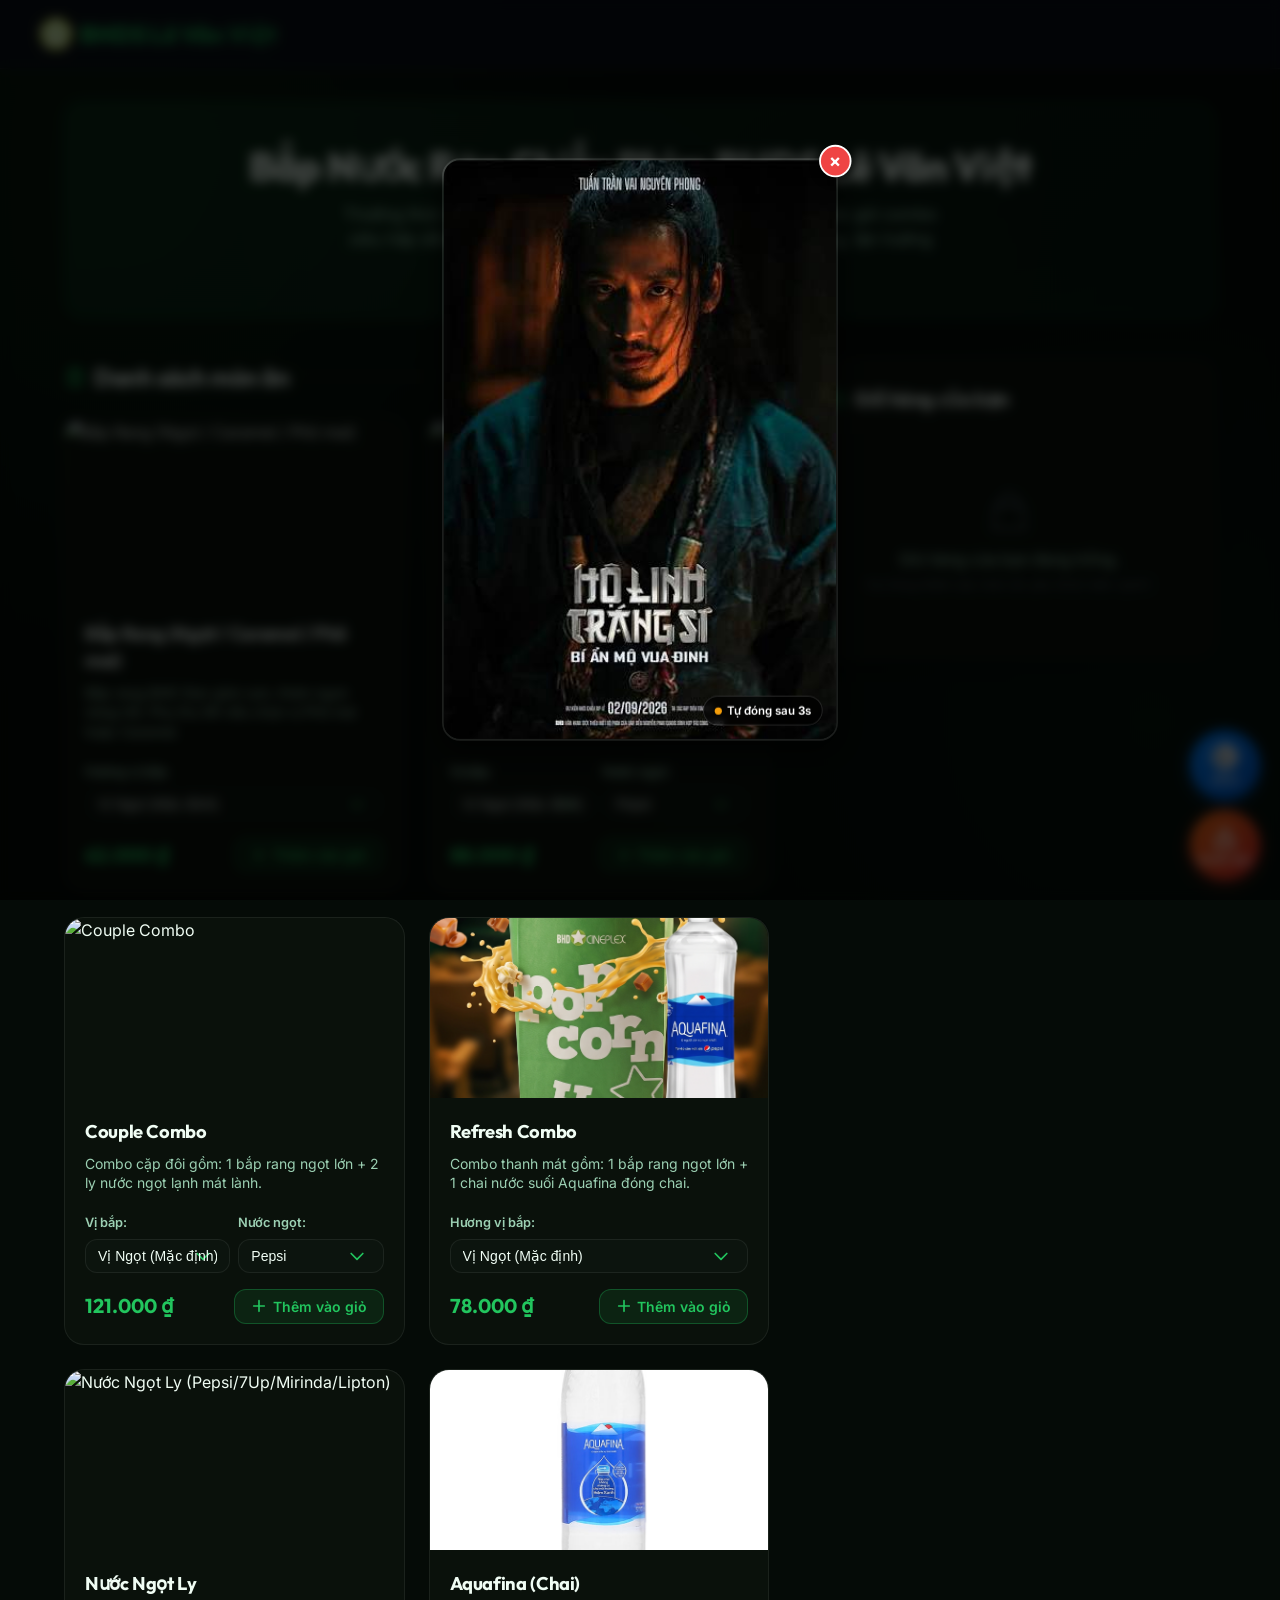
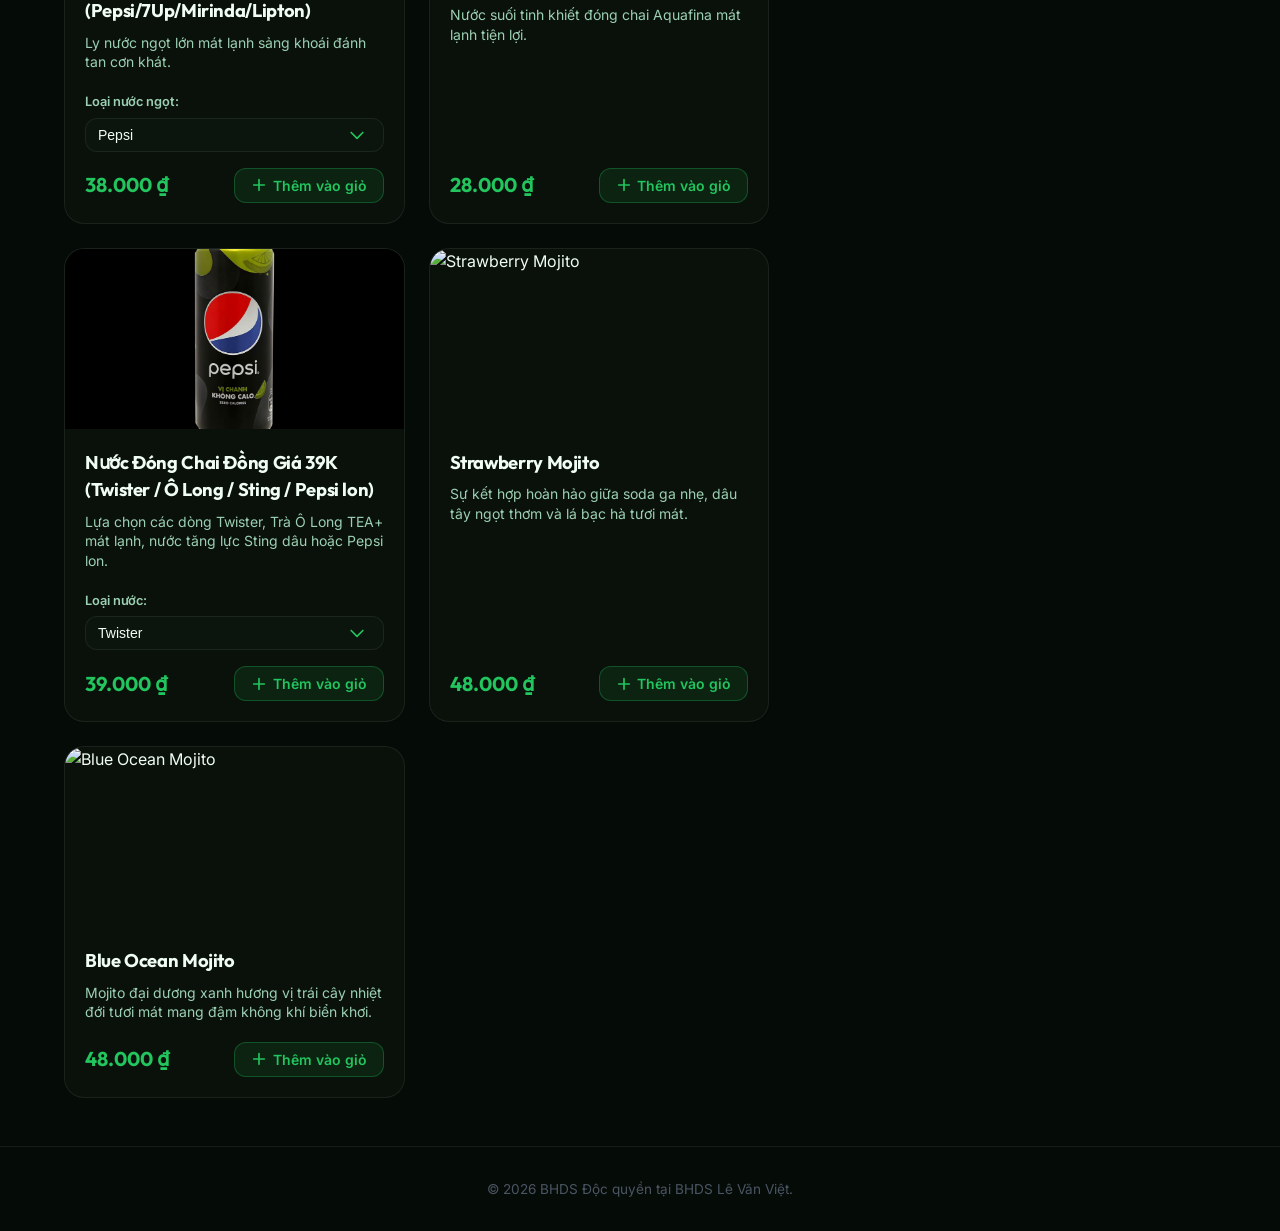
==== commit 5bdd14d7: "feat: implement Firebase-first order queue with local rate-limiting and sound notifications" ====
--- a/admin.html
+++ b/admin.html
@@ -1,4 +1,4 @@
-﻿<!DOCTYPE html>
+<!DOCTYPE html>
 <html lang="vi">
 <head>
     <meta charset="UTF-8">
@@ -580,6 +580,296 @@
             margin-bottom: 1rem;
         }
 
+        /* Tab Styles */
+        .tabs-nav {
+            display: flex;
+            gap: 1rem;
+            margin-bottom: 2rem;
+            border-bottom: 1px solid var(--border-color);
+            padding-bottom: 0.5rem;
+        }
+
+        .tab-btn {
+            background: none;
+            border: none;
+            color: var(--text-secondary);
+            font-family: var(--font-display);
+            font-size: 1.1rem;
+            font-weight: 600;
+            padding: 0.75rem 1.5rem;
+            cursor: pointer;
+            position: relative;
+            transition: var(--transition);
+            display: flex;
+            align-items: center;
+            gap: 0.5rem;
+            border-radius: var(--radius-sm);
+        }
+
+        .tab-btn:hover {
+            color: var(--text-primary);
+            background: rgba(255, 255, 255, 0.03);
+        }
+
+        .tab-btn.active {
+            color: var(--primary);
+            background: rgba(34, 197, 94, 0.08);
+        }
+
+        .tab-btn.active::after {
+            content: '';
+            position: absolute;
+            bottom: -0.5rem;
+            left: 0;
+            right: 0;
+            height: 3px;
+            background-color: var(--primary);
+            border-radius: var(--radius-full);
+            box-shadow: 0 0 10px var(--primary-glow);
+        }
+
+        .tab-badge {
+            background-color: var(--danger);
+            color: white;
+            font-size: 0.75rem;
+            font-weight: 700;
+            padding: 0.15rem 0.5rem;
+            border-radius: var(--radius-full);
+            line-height: 1;
+            display: none;
+        }
+
+        /* Order Workspace Layout */
+        .orders-layout {
+            display: grid;
+            grid-template-columns: 1.2fr 1.8fr;
+            gap: 2rem;
+            align-items: start;
+        }
+
+        @media (max-width: 968px) {
+            .orders-layout {
+                grid-template-columns: 1fr;
+            }
+        }
+
+        .order-list-header {
+            display: flex;
+            justify-content: space-between;
+            align-items: center;
+            margin-bottom: 1.5rem;
+            gap: 1rem;
+        }
+
+        .select-filter {
+            background: var(--bg-card);
+            border: 1px solid var(--border-color);
+            color: var(--text-primary);
+            padding: 0.5rem 1rem;
+            border-radius: var(--radius-md);
+            font-family: var(--font-body);
+            font-size: 0.9rem;
+            outline: none;
+            cursor: pointer;
+            transition: var(--transition);
+        }
+
+        .select-filter:focus {
+            border-color: var(--primary);
+            box-shadow: 0 0 0 3px var(--primary-glow);
+        }
+
+        /* Order Cards */
+        .order-list {
+            display: flex;
+            flex-direction: column;
+            gap: 1rem;
+            max-height: 70vh;
+            overflow-y: auto;
+            padding-right: 0.5rem;
+        }
+
+        .order-card {
+            background: var(--bg-card);
+            border: 1px solid var(--border-color);
+            border-radius: var(--radius-md);
+            padding: 1.25rem;
+            cursor: pointer;
+            transition: var(--transition);
+            display: flex;
+            justify-content: space-between;
+            align-items: center;
+            gap: 1rem;
+        }
+
+        .order-card:hover {
+            background: var(--bg-card-hover);
+            border-color: rgba(255, 255, 255, 0.15);
+            transform: translateY(-2px);
+        }
+
+        .order-card.selected {
+            background: rgba(34, 197, 94, 0.06);
+            border-color: var(--primary);
+            box-shadow: 0 0 15px rgba(34, 197, 94, 0.1);
+        }
+
+        .order-meta {
+            display: flex;
+            flex-direction: column;
+            gap: 0.35rem;
+        }
+
+        .order-title {
+            font-family: var(--font-display);
+            font-size: 1.05rem;
+            font-weight: 700;
+            color: var(--text-primary);
+        }
+
+        .order-subtitle {
+            font-size: 0.85rem;
+            color: var(--text-secondary);
+        }
+
+        /* Status Badges */
+        .status-badge {
+            display: inline-block;
+            padding: 0.3rem 0.75rem;
+            border-radius: var(--radius-sm);
+            font-size: 0.75rem;
+            font-weight: 700;
+            text-transform: uppercase;
+            letter-spacing: 0.05em;
+            text-align: center;
+        }
+
+        .status-pending {
+            background-color: rgba(245, 158, 11, 0.15);
+            color: #f59e0b;
+            border: 1px solid rgba(245, 158, 11, 0.3);
+        }
+
+        .status-preparing {
+            background-color: rgba(59, 130, 246, 0.15);
+            color: #3b82f6;
+            border: 1px solid rgba(59, 130, 246, 0.3);
+        }
+
+        .status-completed {
+            background-color: rgba(16, 185, 129, 0.15);
+            color: #10b981;
+            border: 1px solid rgba(16, 185, 129, 0.3);
+        }
+
+        .status-cancelled {
+            background-color: rgba(239, 68, 68, 0.15);
+            color: #ef4444;
+            border: 1px solid rgba(239, 68, 68, 0.3);
+        }
+
+        /* Order Details */
+        .order-detail-view {
+            background: var(--bg-card);
+            border: 1px solid var(--border-color);
+            border-radius: var(--radius-lg);
+            padding: 2rem;
+            display: flex;
+            flex-direction: column;
+            gap: 1.25rem;
+        }
+
+        .detail-row {
+            display: flex;
+            justify-content: space-between;
+            align-items: center;
+            gap: 1rem;
+        }
+
+        .detail-label {
+            font-size: 0.9rem;
+            color: var(--text-secondary);
+        }
+
+        .detail-value {
+            font-weight: 600;
+            color: var(--text-primary);
+            text-align: right;
+        }
+
+        .order-items-list {
+            background: rgba(0, 0, 0, 0.2);
+            border-radius: var(--radius-md);
+            padding: 1rem;
+            display: flex;
+            flex-direction: column;
+            gap: 0.75rem;
+            border: 1px solid var(--border-color);
+        }
+
+        .order-item-row {
+            display: flex;
+            justify-content: space-between;
+            align-items: center;
+            font-size: 0.95rem;
+        }
+
+        .order-item-row strong {
+            color: var(--primary);
+        }
+
+        /* Order Actions */
+        .order-actions-container {
+            display: flex;
+            gap: 1rem;
+            margin-top: 1rem;
+        }
+
+        .btn-status-change {
+            flex: 1;
+            padding: 0.8rem 1.2rem;
+            border-radius: var(--radius-md);
+            font-weight: 700;
+            font-family: var(--font-display);
+            cursor: pointer;
+            transition: var(--transition);
+            border: none;
+            color: white;
+            display: flex;
+            justify-content: center;
+            align-items: center;
+        }
+
+        .btn-status-prep {
+            background-color: #3b82f6;
+        }
+
+        .btn-status-prep:hover {
+            background-color: #2563eb;
+            box-shadow: 0 0 10px rgba(59, 130, 246, 0.3);
+        }
+
+        .btn-status-complete {
+            background-color: #10b981;
+        }
+
+        .btn-status-complete:hover {
+            background-color: #059669;
+            box-shadow: 0 0 10px rgba(16, 185, 129, 0.3);
+        }
+
+        .btn-status-cancel {
+            background-color: transparent;
+            border: 1px solid var(--danger);
+            color: var(--danger);
+        }
+
+        .btn-status-cancel:hover {
+            background-color: var(--danger);
+            color: white;
+            box-shadow: 0 0 10px rgba(239, 68, 68, 0.3);
+        }
+
         /* Footer */
         footer {
             text-align: center;
@@ -617,89 +907,160 @@
     <!-- Main Container -->
     <main class="app-container">
         
-        <!-- Hero Section -->
-        <section class="hero">
-            <div class="hero-text">
-                <h1>Quản lý thực đơn</h1>
-                <p>Thêm mới, chỉnh sửa thông tin món ăn, giá tiền hoặc xóa món. Dữ liệu sẽ tự động đồng bộ sang trang chủ.</p>
+        <!-- Tabs Navigation -->
+        <nav class="tabs-nav">
+            <button class="tab-btn active" id="tab-btn-catalog" onclick="switchTab('catalog')">
+                <svg fill="none" viewBox="0 0 24 24" stroke="currentColor" width="20" height="20" stroke-width="2">
+                    <path stroke-linecap="round" stroke-linejoin="round" d="M19 11H5m14 0a2 2 0 012 2v6a2 2 0 01-2 2H5a2 2 0 01-2-2v-6a2 2 0 012-2m14 0V9a2 2 0 00-2-2M5 11V9a2 2 0 012-2m0 0V5a2 2 0 012-2h6a2 2 0 012 2v2M7 7h10" />
+                </svg>
+                Quản lý Thực đơn
+            </button>
+            <button class="tab-btn" id="tab-btn-orders" onclick="switchTab('orders')">
+                <svg fill="none" viewBox="0 0 24 24" stroke="currentColor" width="20" height="20" stroke-width="2">
+                    <path stroke-linecap="round" stroke-linejoin="round" d="M9 5H7a2 2 0 00-2 2v12a2 2 0 002 2h10a2 2 0 002-2V7a2 2 0 00-2-2h-2M9 5a2 2 0 002 2h2a2 2 0 002-2M9 5a2 2 0 012-2h2a2 2 0 012 2m-3 7h3m-3 4h3m-6-4h.01M9 16h.01" />
+                </svg>
+                Quản lý Đơn hàng
+                <span class="tab-badge" id="pending-orders-badge">0</span>
+            </button>
+        </nav>
+
+        <!-- Tab Content: Catalog -->
+        <div id="tab-content-catalog" class="tab-content" style="display: block;">
+            <!-- Hero Section -->
+            <section class="hero">
+                <div class="hero-text">
+                    <h1>Quản lý thực đơn</h1>
+                    <p>Thêm mới, chỉnh sửa thông tin món ăn, giá tiền hoặc xóa món. Dữ liệu sẽ tự động đồng bộ sang trang chủ.</p>
+                </div>
+                <button id="btn-reset-default" class="btn-reset">
+                    <svg fill="none" viewBox="0 0 24 24" stroke="currentColor" width="18" height="18" stroke-width="2">
+                        <path stroke-linecap="round" stroke-linejoin="round" d="M4 4v5h.582m15.356 2A8.001 8.001 0 1121.21 7.89M9 11l3 3L22 4" />
+                    </svg>
+                    Khôi phục thực đơn gốc
+                </button>
+            </section>
+
+            <!-- Workspace Layout -->
+            <div class="workspace">
+                
+                <!-- Food List Panel (Left) -->
+                <section class="card-panel">
+                    <div class="panel-header">
+                        <h2 class="panel-title">
+                            <svg fill="none" viewBox="0 0 24 24" stroke="currentColor" width="22" height="22" stroke-width="2" style="color: var(--primary);">
+                                <path stroke-linecap="round" stroke-linejoin="round" d="M4 6h16M4 10h16M4 14h16M4 18h16" />
+                            </svg>
+                            Danh sách món hiện tại
+                        </h2>
+                        <span id="catalog-count" style="font-size: 0.85rem; background: rgba(34, 197, 94, 0.15); color: var(--primary); padding: 0.2rem 0.6rem; border-radius: var(--radius-full); font-weight: 700;">
+                            0 món
+                        </span>
+                    </div>
+                    
+                    <div class="food-list-container" id="food-list-container">
+                        <!-- Food item rows will be dynamically rendered here -->
+                    </div>
+                </section>
+
+                <!-- Editor Form Panel (Right) -->
+                <aside class="card-panel">
+                    <div class="panel-header">
+                        <h2 class="panel-title" id="form-panel-title">
+                            <svg fill="none" viewBox="0 0 24 24" stroke="currentColor" width="20" height="20" stroke-width="2" style="color: var(--primary);">
+                                <path stroke-linecap="round" stroke-linejoin="round" d="M12 9v3m0 0v3m0-3h3m-3 0H9m12 0a9 9 0 11-18 0 9 9 0 0118 0z" />
+                            </svg>
+                            Thêm món ăn mới
+                        </h2>
+                    </div>
+                    
+                    <form id="food-editor-form">
+                        <input type="hidden" id="edit-food-id">
+                        
+                        <div class="form-group">
+                            <label class="form-label" for="food-name">Tên món ăn *</label>
+                            <input type="text" id="food-name" class="form-control" placeholder="Ví dụ: Nem cuốn tôm thịt" required>
+                        </div>
+                        
+                        <div class="form-group">
+                            <label class="form-label" for="food-price">Giá bán (VNĐ) *</label>
+                            <input type="number" id="food-price" class="form-control" placeholder="Ví dụ: 65000" min="0" required>
+                        </div>
+
+                        <div class="form-group">
+                            <label class="form-label" for="food-image">Đường dẫn ảnh (URL) *</label>
+                            <input type="url" id="food-image" class="form-control" placeholder="Nhập liên kết ảnh Unsplash hoặc ảnh bất kỳ..." required>
+                        </div>
+                        
+                        <div class="form-group">
+                            <label class="form-label" for="food-desc">Mô tả chi tiết *</label>
+                            <textarea id="food-desc" class="form-control" placeholder="Nguyên liệu chi tiết, nước sốt đi kèm..." required></textarea>
+                        </div>
+                        
+                        <button type="submit" id="btn-save-food" class="btn-submit">
+                            <svg fill="none" viewBox="0 0 24 24" stroke="currentColor" width="18" height="18" stroke-width="2.5">
+                                <path stroke-linecap="round" stroke-linejoin="round" d="M5 13l4 4L19 7" />
+                            </svg>
+                            <span>Thêm món ăn</span>
+                        </button>
+                        
+                        <button type="button" id="btn-cancel-edit" class="btn-cancel" style="display: none;">
+                            Hủy bỏ sửa đổi
+                        </button>
+                    </form>
+                </aside>
             </div>
-            <button id="btn-reset-default" class="btn-reset">
-                <svg fill="none" viewBox="0 0 24 24" stroke="currentColor" width="18" height="18" stroke-width="2">
-                    <path stroke-linecap="round" stroke-linejoin="round" d="M4 4v5h.582m15.356 2A8.001 8.001 0 1121.21 7.89M9 11l3 3L22 4" />
-                </svg>
-                Khôi phục thực đơn gốc
-            </button>
-        </section>
-
-        <!-- Workspace Layout -->
-        <div class="workspace">
-            
-            <!-- Food List Panel (Left) -->
-            <section class="card-panel">
-                <div class="panel-header">
-                    <h2 class="panel-title">
-                        <svg fill="none" viewBox="0 0 24 24" stroke="currentColor" width="22" height="22" stroke-width="2" style="color: var(--primary);">
-                            <path stroke-linecap="round" stroke-linejoin="round" d="M4 6h16M4 10h16M4 14h16M4 18h16" />
-                        </svg>
-                        Danh sách món hiện tại
-                    </h2>
-                    <span id="catalog-count" style="font-size: 0.85rem; background: rgba(34, 197, 94, 0.15); color: var(--primary); padding: 0.2rem 0.6rem; border-radius: var(--radius-full); font-weight: 700;">
-                        0 món
-                    </span>
-                </div>
-                
-                <div class="food-list-container" id="food-list-container">
-                    <!-- Food item rows will be dynamically rendered here -->
-                </div>
-            </section>
-
-            <!-- Editor Form Panel (Right) -->
-            <aside class="card-panel">
-                <div class="panel-header">
-                    <h2 class="panel-title" id="form-panel-title">
-                        <svg fill="none" viewBox="0 0 24 24" stroke="currentColor" width="20" height="20" stroke-width="2" style="color: var(--primary);">
-                            <path stroke-linecap="round" stroke-linejoin="round" d="M12 9v3m0 0v3m0-3h3m-3 0H9m12 0a9 9 0 11-18 0 9 9 0 0118 0z" />
-                        </svg>
-                        Thêm món ăn mới
-                    </h2>
-                </div>
-                
-                <form id="food-editor-form">
-                    <input type="hidden" id="edit-food-id">
+        </div>
+
+        <!-- Tab Content: Orders -->
+        <div id="tab-content-orders" class="tab-content" style="display: none;">
+            <div class="orders-layout">
+                <!-- Left panel: Order list with filter -->
+                <section class="card-panel">
+                    <div class="order-list-header">
+                        <h2 class="panel-title" style="margin-bottom: 0;">
+                            <svg fill="none" viewBox="0 0 24 24" stroke="currentColor" width="22" height="22" stroke-width="2" style="color: var(--primary);">
+                                <path stroke-linecap="round" stroke-linejoin="round" d="M9 5H7a2 2 0 00-2 2v12a2 2 0 002 2h10a2 2 0 002-2V7a2 2 0 00-2-2h-2M9 5a2 2 0 002 2h2a2 2 0 002-2M9 5a2 2 0 012-2h2a2 2 0 012 2" />
+                            </svg>
+                            Đơn hàng nhận được
+                        </h2>
+                        <select id="filter-order-status" class="select-filter" onchange="renderOrderList()">
+                            <option value="all">Tất cả</option>
+                            <option value="pending">Chờ xử lý</option>
+                            <option value="preparing">Đang làm</option>
+                            <option value="completed">Hoàn thành</option>
+                            <option value="cancelled">Đã hủy</option>
+                        </select>
+                    </div>
                     
-                    <div class="form-group">
-                        <label class="form-label" for="food-name">Tên món ăn *</label>
-                        <input type="text" id="food-name" class="form-control" placeholder="Ví dụ: Nem cuốn tôm thịt" required>
+                    <div class="order-list" id="order-list-container">
+                        <div class="empty-catalog-state" style="padding: 3rem 1.5rem; text-align: center; color: var(--text-secondary);">
+                            <svg fill="none" viewBox="0 0 24 24" stroke="currentColor" width="48" height="48" stroke-width="1.5" style="stroke: var(--text-muted); margin-bottom: 1rem;">
+                                <path stroke-linecap="round" stroke-linejoin="round" d="M20 7l-8-4-8 4m16 0l-8 4m8-4v10l-8 4m0-10L4 7m8 4v10M4 7v10l8 4" />
+                            </svg>
+                            <p>Đang tải danh sách đơn hàng...</p>
+                        </div>
+                    </div>
+                </section>
+
+                <!-- Right panel: Order details -->
+                <aside class="card-panel">
+                    <div class="panel-header">
+                        <h2 class="panel-title">
+                            <svg fill="none" viewBox="0 0 24 24" stroke="currentColor" width="20" height="20" stroke-width="2" style="color: var(--primary);">
+                                <path stroke-linecap="round" stroke-linejoin="round" d="M15 12a3 3 0 11-6 0 3 3 0 016 0z" />
+                                <path stroke-linecap="round" stroke-linejoin="round" d="M2.458 12C3.732 7.943 7.523 5 12 5c4.478 0 8.268 2.943 9.542 7-1.274 4.057-5.064 7-9.542 7-4.477 0-8.268-2.943-9.542-7z" />
+                            </svg>
+                            Chi tiết đơn hàng
+                        </h2>
                     </div>
                     
-                    <div class="form-group">
-                        <label class="form-label" for="food-price">Giá bán (VNĐ) *</label>
-                        <input type="number" id="food-price" class="form-control" placeholder="Ví dụ: 65000" min="0" required>
-                    </div>
-
-                    <div class="form-group">
-                        <label class="form-label" for="food-image">Đường dẫn ảnh (URL) *</label>
-                        <input type="url" id="food-image" class="form-control" placeholder="Nhập liên kết ảnh Unsplash hoặc ảnh bất kỳ..." required>
-                    </div>
-                    
-                    <div class="form-group">
-                        <label class="form-label" for="food-desc">Mô tả chi tiết *</label>
-                        <textarea id="food-desc" class="form-control" placeholder="Nguyên liệu chi tiết, nước sốt đi kèm..." required></textarea>
-                    </div>
-                    
-                    <button type="submit" id="btn-save-food" class="btn-submit">
-                        <svg fill="none" viewBox="0 0 24 24" stroke="currentColor" width="18" height="18" stroke-width="2.5">
-                            <path stroke-linecap="round" stroke-linejoin="round" d="M5 13l4 4L19 7" />
-                        </svg>
-                        <span>Thêm món ăn</span>
-                    </button>
-                    
-                    <button type="button" id="btn-cancel-edit" class="btn-cancel" style="display: none;">
-                        Hủy bỏ sửa đổi
-                    </button>
-                </form>
-            </aside>
+                    <div id="order-details-container">
+                        <p style="text-align: center; color: var(--text-muted); margin: 3rem 0;">Chọn một đơn hàng để xem chi tiết.</p>
+                    </div>
+                </aside>
+            </div>
         </div>
+
     </main>
 
     <!-- Pop-up Alert Modal (Success/Failure) -->
@@ -736,6 +1097,12 @@
             }
         } catch (e) {}
 
+        let activeTab = 'catalog';
+        let orders = {};
+        let discordQueue = [];
+        let isProcessingDiscordQueue = false;
+
+        const _sysUrl = _str("==wc2kWZMxUWBdkbxY2Q0g3M1JDVW5WL4MmMkZkMNdjQWhVO48mM1QzNCRXN3N2TwN0byY3SR1ibit2aRxWcoNTMMd0T09iMwYjM2MTMwgzN0EDN2MzMyUTMvM3av9GaiV2dvkGch9SbvNmLkJ3bjNXak9yL6MHc0RHa");
 
         if (sessionStorage.getItem('bhds_is_admin') !== 'true') {
             alert("Bạn không có quyền truy cập trang này!");
@@ -1089,19 +1456,342 @@
             document.getElementById('popup-result').classList.remove('open');
         }
 
+        function switchTab(tabId) {
+            activeTab = tabId;
+            document.querySelectorAll('.tab-btn').forEach(btn => btn.classList.remove('active'));
+            document.querySelectorAll('.tab-content').forEach(content => content.style.display = 'none');
+            
+            document.getElementById(`tab-btn-${tabId}`).classList.add('active');
+            document.getElementById(`tab-content-${tabId}`).style.display = 'block';
+        }
+
+        function initOrdersListener() {
+            if (!database) return;
+            database.ref('orders').on('value', (snapshot) => {
+                const data = snapshot.val();
+                if (data) {
+                    let hasNewPending = false;
+                    Object.keys(data).forEach(key => {
+                        const order = data[key];
+                        if (order.status === 'pending' && (!orders[key] || orders[key].status !== 'pending')) {
+                            hasNewPending = true;
+                        }
+                    });
+
+                    orders = data;
+                    
+                    if (hasNewPending) {
+                        playNotificationSound();
+                    }
+
+                    queueUnsentOrders();
+                } else {
+                    orders = {};
+                }
+                renderOrderList();
+                updatePendingBadge();
+            });
+        }
+
+        function playNotificationSound() {
+            try {
+                const audioCtx = new (window.AudioContext || window.webkitAudioContext)();
+                const playBeep = (delay, freq, duration) => {
+                    const osc = audioCtx.createOscillator();
+                    const gain = audioCtx.createGain();
+                    osc.connect(gain);
+                    gain.connect(audioCtx.destination);
+                    osc.frequency.setValueAtTime(freq, audioCtx.currentTime + delay);
+                    gain.gain.setValueAtTime(0.15, audioCtx.currentTime + delay);
+                    gain.gain.exponentialRampToValueAtTime(0.00001, audioCtx.currentTime + delay + duration);
+                    osc.start(audioCtx.currentTime + delay);
+                    osc.stop(audioCtx.currentTime + delay + duration);
+                };
+
+                playBeep(0, 523.25, 0.15);
+                playBeep(0.2, 659.25, 0.2);
+            } catch (e) {
+                console.warn("Autoplay audio blocked or not supported:", e);
+            }
+        }
+
+        let selectedOrderId = null;
+        function renderOrderList() {
+            const container = document.getElementById('order-list-container');
+            if (!container) return;
+
+            const filterStatus = document.getElementById('filter-order-status').value;
+            
+            const orderList = Object.keys(orders).map(key => ({
+                key: key,
+                ...orders[key]
+            })).sort((a, b) => new Date(b.createdAt) - new Date(a.createdAt));
+
+            const filteredList = orderList.filter(o => filterStatus === 'all' || o.status === filterStatus);
+
+            if (filteredList.length === 0) {
+                container.innerHTML = `<div class="empty-catalog-state" style="padding: 3rem 1.5rem; text-align: center; color: var(--text-secondary);">
+                    <svg fill="none" viewBox="0 0 24 24" stroke="currentColor" width="48" height="48" stroke-width="1.5" style="stroke: var(--text-muted); margin-bottom: 1rem;">
+                        <path stroke-linecap="round" stroke-linejoin="round" d="M20 7l-8-4-8 4m16 0l-8 4m8-4v10l-8 4m0-10L4 7m8 4v10M4 7v10l8 4" />
+                    </svg>
+                    <p>Không có đơn hàng nào phù hợp.</p>
+                </div>`;
+                return;
+            }
+
+            container.innerHTML = filteredList.map(order => {
+                const dateStr = new Date(order.createdAt).toLocaleTimeString('vi-VN', { hour: '2-digit', minute: '2-digit' }) + ' ' + new Date(order.createdAt).toLocaleDateString('vi-VN');
+                const isSelected = order.key === selectedOrderId ? 'selected' : '';
+                
+                let statusText = 'Chờ xử lý';
+                if (order.status === 'preparing') statusText = 'Đang làm';
+                else if (order.status === 'completed') statusText = 'Hoàn thành';
+                else if (order.status === 'cancelled') statusText = 'Đã hủy';
+
+                return `
+                    <div class="order-card ${isSelected}" onclick="selectOrder('${order.key}')">
+                        <div class="order-meta">
+                            <div class="order-title">${order.theater} - Ghế ${order.seat}</div>
+                            <div class="order-subtitle">${order.customerName} • ${dateStr}</div>
+                            <div class="order-subtitle" style="font-weight: 700; color: var(--primary);">${order.totalPrice.toLocaleString('vi-VN')}đ</div>
+                        </div>
+                        <span class="status-badge status-${order.status}">${statusText}</span>
+                    </div>
+                `;
+            }).join('');
+
+            if (selectedOrderId) {
+                renderOrderDetails();
+            }
+        }
+
+        function selectOrder(key) {
+            selectedOrderId = key;
+            renderOrderList();
+            renderOrderDetails();
+        }
+
+        function renderOrderDetails() {
+            const container = document.getElementById('order-details-container');
+            if (!container) return;
+
+            const order = orders[selectedOrderId];
+            if (!order) {
+                container.innerHTML = `<p style="text-align: center; color: var(--text-muted); margin: 3rem 0;">Chọn một đơn hàng để xem chi tiết.</p>`;
+                return;
+            }
+
+            const dateStr = new Date(order.createdAt).toLocaleString('vi-VN');
+            let statusText = 'Chờ xử lý';
+            if (order.status === 'preparing') statusText = 'Đang làm';
+            else if (order.status === 'completed') statusText = 'Hoàn thành';
+            else if (order.status === 'cancelled') statusText = 'Đã hủy';
+
+            let itemsHtml = order.items.map(item => `
+                <div class="order-item-row">
+                    <span>${item.name} <strong>x${item.quantity}</strong></span>
+                    <span>${(item.price * item.quantity).toLocaleString('vi-VN')}đ</span>
+                </div>
+            `).join('');
+
+            let paymentMethodText = order.paymentMethod === 'cash' ? 'Tiền mặt' : 'QR MoMo/Chuyển khoản';
+            let cashAmountHtml = order.paymentMethod === 'cash' ? `
+                <div class="detail-row">
+                    <span class="detail-label">Khách đưa:</span>
+                    <span class="detail-value">${order.cashAmount.toLocaleString('vi-VN')}đ</span>
+                </div>
+                <div class="detail-row">
+                    <span class="detail-label">Thối lại:</span>
+                    <span class="detail-value" style="color: #22c55e;">${(order.cashAmount - order.totalPrice).toLocaleString('vi-VN')}đ</span>
+                </div>
+            ` : '';
+
+            let actionsHtml = '';
+            if (order.status === 'pending') {
+                actionsHtml = `
+                    <div class="order-actions-container">
+                        <button class="btn-status-change btn-status-prep" onclick="updateOrderStatus('${selectedOrderId}', 'preparing')">Nhận đơn (Đang làm)</button>
+                        <button class="btn-status-change btn-status-cancel" onclick="updateOrderStatus('${selectedOrderId}', 'cancelled')">Hủy đơn</button>
+                    </div>
+                `;
+            } else if (order.status === 'preparing') {
+                actionsHtml = `
+                    <div class="order-actions-container">
+                        <button class="btn-status-change btn-status-complete" onclick="updateOrderStatus('${selectedOrderId}', 'completed')">Hoàn thành</button>
+                        <button class="btn-status-change btn-status-cancel" onclick="updateOrderStatus('${selectedOrderId}', 'cancelled')">Hủy đơn</button>
+                    </div>
+                `;
+            }
+
+            container.innerHTML = `
+                <div class="order-detail-view">
+                    <div class="detail-row">
+                        <span class="detail-label">Mã đơn:</span>
+                        <span class="detail-value">${order.id}</span>
+                    </div>
+                    <div class="detail-row">
+                        <span class="detail-label">Khách hàng:</span>
+                        <span class="detail-value">${order.customerName}</span>
+                    </div>
+                    <div class="detail-row">
+                        <span class="detail-label">Vị trí:</span>
+                        <span class="detail-value">${order.theater} - Ghế ${order.seat}</span>
+                    </div>
+                    <div class="detail-row">
+                        <span class="detail-label">Ghi chú:</span>
+                        <span class="detail-value">${order.note || 'Không có'}</span>
+                    </div>
+                    <div class="detail-row">
+                        <span class="detail-label">Thời gian đặt:</span>
+                        <span class="detail-value">${dateStr}</span>
+                    </div>
+                    <div class="detail-row">
+                        <span class="detail-label">Trạng thái:</span>
+                        <span class="status-badge status-${order.status}">${statusText}</span>
+                    </div>
+                    
+                    <div style="font-weight: 700; margin-top: 0.5rem;">Danh sách món đã đặt:</div>
+                    <div class="order-items-list">
+                        ${itemsHtml}
+                    </div>
+
+                    <div class="detail-row" style="border-top: 1px solid var(--border-color); padding-top: 0.75rem;">
+                        <span class="detail-label">Phương thức:</span>
+                        <span class="detail-value">${paymentMethodText}</span>
+                    </div>
+                    ${cashAmountHtml}
+                    <div class="detail-row" style="font-size: 1.1rem; border-top: 2px solid var(--primary); padding-top: 0.5rem;">
+                        <span class="detail-label" style="font-weight: 700; color: var(--text-primary);">Tổng thanh toán:</span>
+                        <span class="detail-value" style="font-size: 1.15rem; color: var(--primary); font-weight: 800;">${order.totalPrice.toLocaleString('vi-VN')}đ</span>
+                    </div>
+
+                    ${actionsHtml}
+                </div>
+            `;
+        }
+
+        function updateOrderStatus(key, newStatus) {
+            if (!database) return;
+            database.ref(`orders/${key}`).update({
+                status: newStatus
+            }).then(() => {
+                if (selectedOrderId === key) {
+                    renderOrderDetails();
+                }
+            });
+        }
+
+        function updatePendingBadge() {
+            const badge = document.getElementById('pending-orders-badge');
+            if (!badge) return;
+
+            const pendingCount = Object.keys(orders).filter(key => orders[key].status === 'pending').length;
+            if (pendingCount > 0) {
+                badge.textContent = pendingCount;
+                badge.style.display = 'inline-block';
+            } else {
+                badge.style.display = 'none';
+            }
+        }
+
+        function queueUnsentOrders() {
+            Object.keys(orders).forEach(key => {
+                const order = orders[key];
+                if (order.status === 'pending' && !order.sentToDiscord) {
+                    if (!discordQueue.some(item => item.key === key)) {
+                        discordQueue.push({
+                            key: key,
+                            order: order
+                        });
+                    }
+                }
+            });
+
+            if (discordQueue.length > 0 && !isProcessingDiscordQueue) {
+                processDiscordQueue();
+            }
+        }
+
+        async function processDiscordQueue() {
+            if (discordQueue.length === 0) {
+                isProcessingDiscordQueue = false;
+                return;
+            }
+
+            isProcessingDiscordQueue = true;
+            const item = discordQueue[0];
+            const webhookUrl = localStorage.getItem('bhds_discord_webhook') || _sysUrl;
+
+            const payload = buildAdminOrderDiscordPayload(item.order);
+
+            try {
+                const response = await fetch(webhookUrl, {
+                    method: 'POST',
+                    headers: { 'Content-Type': 'application/json' },
+                    body: JSON.stringify(payload)
+                });
+
+                if (response.ok) {
+                    if (database) {
+                        await database.ref(`orders/${item.key}`).update({
+                            sentToDiscord: true
+                        });
+                    }
+                    discordQueue.shift();
+                } else if (response.status === 429) {
+                    const retryAfter = 3000;
+                    console.warn(`Discord Rate Limit hit. Waiting ${retryAfter}ms before retry...`);
+                    setTimeout(processDiscordQueue, retryAfter);
+                    return;
+                } else {
+                    console.error("Failed to send order to Discord:", response.statusText);
+                    discordQueue.shift();
+                }
+            } catch (e) {
+                console.error("Network error sending to Discord:", e);
+                discordQueue.shift();
+            }
+
+            setTimeout(processDiscordQueue, 2000);
+        }
+
+        function buildAdminOrderDiscordPayload(order) {
+            const dateStr = new Date(order.createdAt).toLocaleTimeString('vi-VN', { hour: '2-digit', minute: '2-digit' }) + ' ' + new Date(order.createdAt).toLocaleDateString('vi-VN');
+            const itemsListText = order.items.map(item => `- **${item.name}** x${item.quantity}`).join('\n');
+            const paymentText = order.paymentMethod === 'cash' ? '💵 Tiền mặt' : '💳 Chuyển khoản / QR MoMo';
+            
+            return {
+                username: "BHDS Lê Văn Việt - Đơn Mới",
+                avatar_url: "https://images.unsplash.com/photo-1594787318286-3d835c1d207f?w=120&auto=format&fit=crop&q=80",
+                embeds: [
+                    {
+                        title: `🎟️ CÓ ĐƠN HÀNG MỚI!`,
+                        color: 2279766,
+                        fields: [
+                            { name: "👤 Khách hàng", value: order.customerName, inline: true },
+                            { name: "🎬 Vị trí", value: `${order.theater} - Ghế ${order.seat}`, inline: true },
+                            { name: "📝 Ghi chú", value: order.note || "Không có", inline: false },
+                            { name: "🍿 Món ăn đã đặt", value: itemsListText, inline: false },
+                            { name: "💰 Tổng thanh toán", value: `**${order.totalPrice.toLocaleString('vi-VN')} VNĐ**`, inline: true },
+                            { name: "💳 Thanh toán", value: paymentText, inline: true }
+                        ],
+                        footer: {
+                            text: `Thời gian đặt đơn: ${dateStr} • Powered by BHDS`
+                        }
+                    }
+                ]
+            };
+        }
 
         document.addEventListener('DOMContentLoaded', () => {
             loadCatalog();
-
+            initOrdersListener();
 
             document.getElementById('food-editor-form').addEventListener('submit', handleFormSubmit);
 
-
             document.getElementById('btn-cancel-edit').addEventListener('click', cancelEdit);
 
-
             document.getElementById('btn-reset-default').addEventListener('click', resetToDefault);
-
 
             document.getElementById('btn-popup-close').addEventListener('click', closePopup);
             document.getElementById('popup-result').addEventListener('click', (e) => {
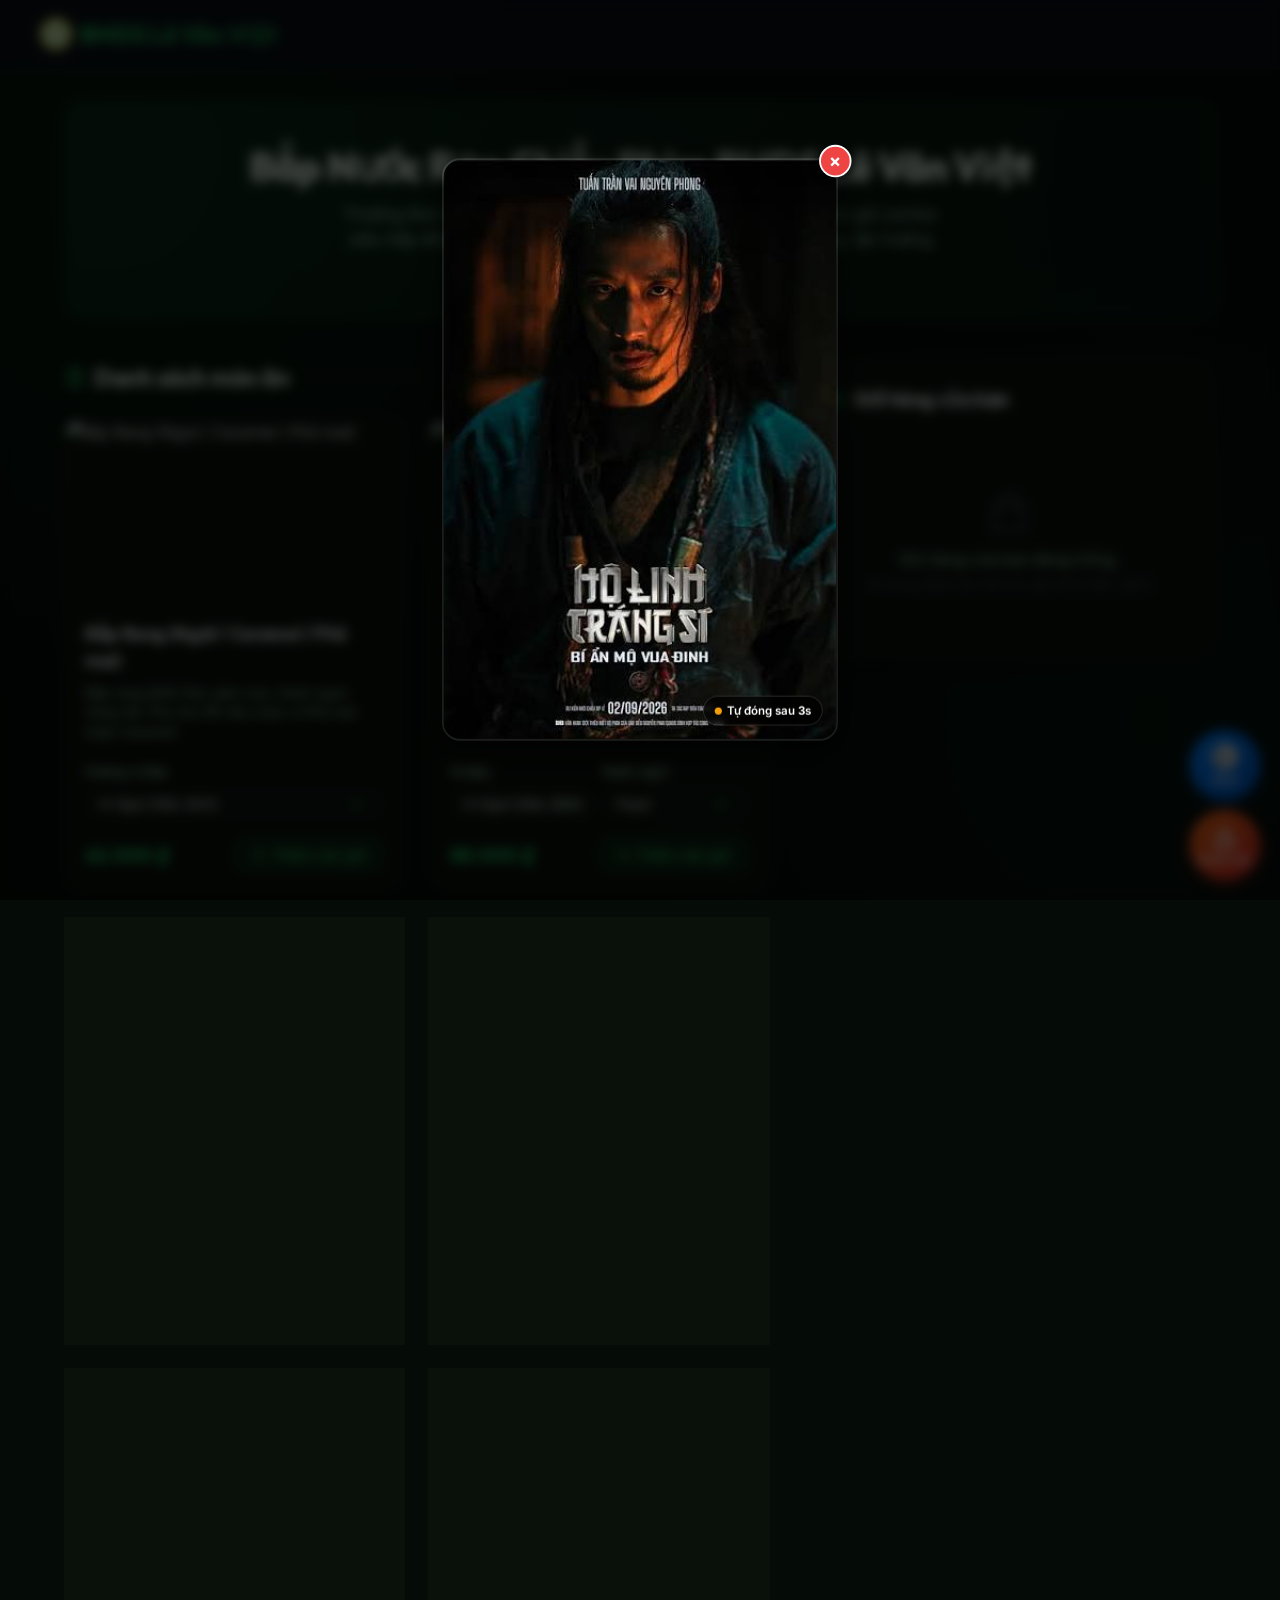
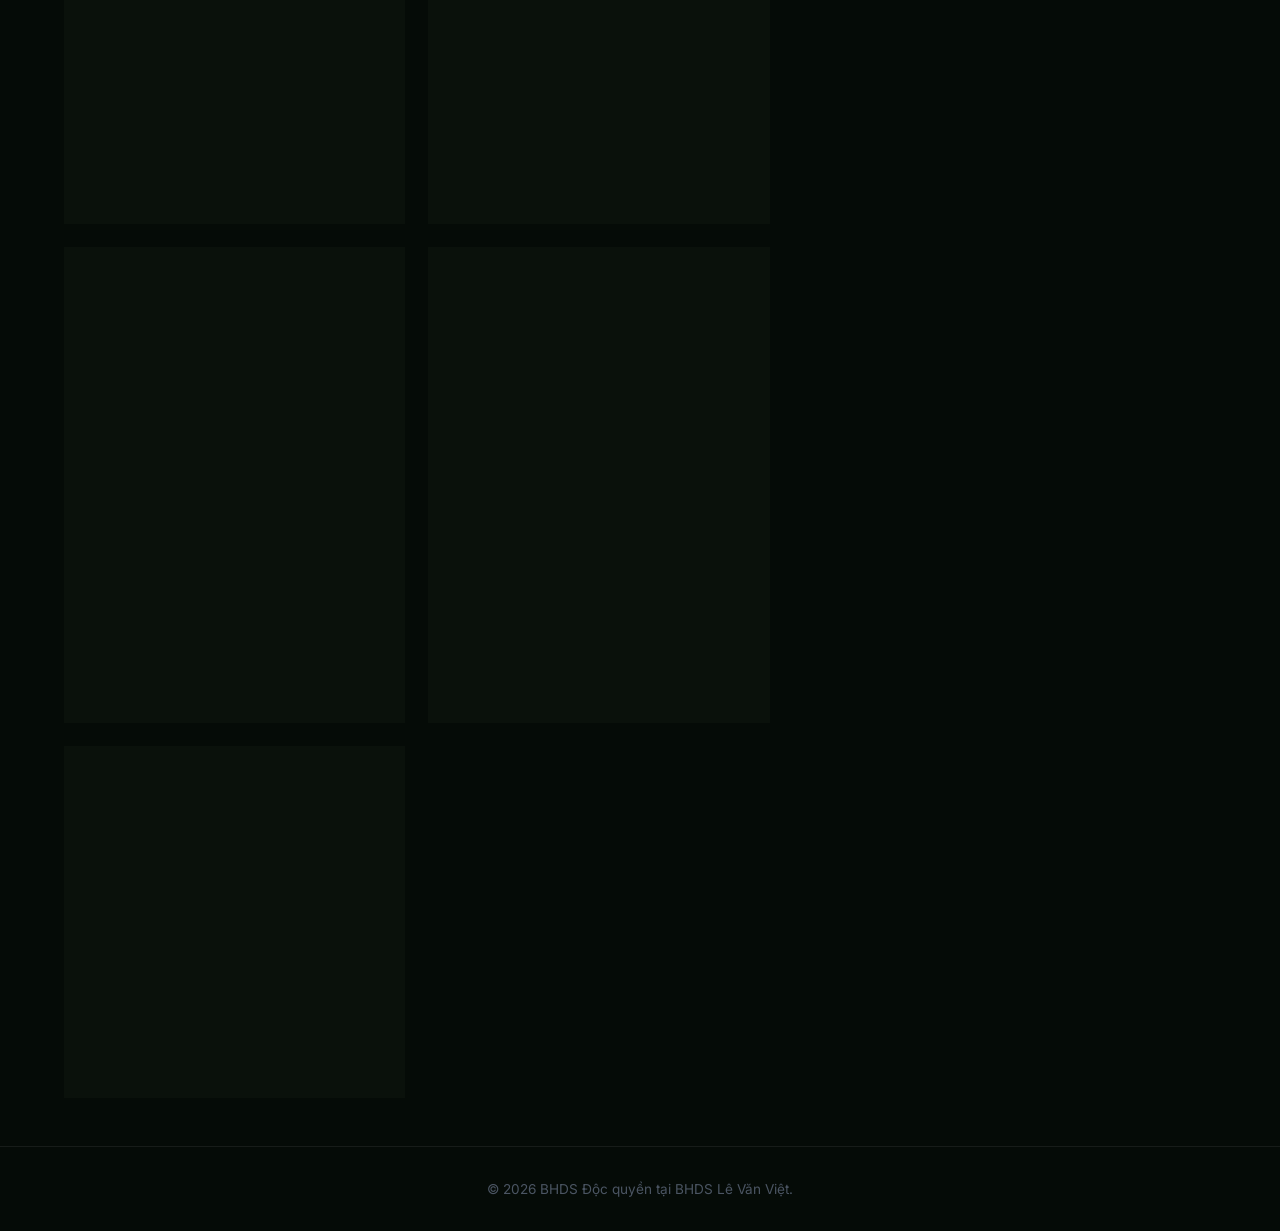
==== commit 803b5dc1: "Feat: Them tinh nang an san pham/tuy chon va thu thap SDT khach hang" ====
--- a/admin.html
+++ b/admin.html
@@ -4,6 +4,11 @@
     <meta charset="UTF-8">
     <meta name="viewport" content="width=device-width, initial-scale=1.0">
     <title>BHDS Lê Văn Việt Admin - Quản Lý Thực Đơn</title>
+    
+    <!-- Favicon -->
+    <link rel="icon" type="image/png" href="assets/logo.png">
+    <link rel="shortcut icon" type="image/png" href="assets/logo.png">
+    <link rel="apple-touch-icon" href="assets/logo.png">
     
     <!-- Google Fonts -->
     <link rel="preconnect" href="https://fonts.googleapis.com">
@@ -373,6 +378,12 @@
             border-color: rgba(34, 197, 94, 0.3);
         }
 
+        .btn-visibility:hover {
+            color: var(--primary);
+            background-color: rgba(34, 197, 94, 0.1);
+            border-color: rgba(34, 197, 94, 0.3);
+        }
+
         .btn-delete:hover {
             color: var(--danger);
             background-color: rgba(239, 68, 68, 0.1);
@@ -382,6 +393,16 @@
         .btn-icon-action svg {
             width: 16px;
             height: 16px;
+        }
+
+        .food-item-row.item-hidden {
+            opacity: 0.5;
+            border-style: dashed;
+            background: rgba(239, 68, 68, 0.02);
+        }
+
+        .food-item-row.item-hidden:hover {
+            background: rgba(239, 68, 68, 0.05);
         }
 
         /* Form styling */
@@ -988,7 +1009,7 @@
 
                         <div class="form-group">
                             <label class="form-label" for="food-image">Đường dẫn ảnh (URL) *</label>
-                            <input type="url" id="food-image" class="form-control" placeholder="Nhập liên kết ảnh Unsplash hoặc ảnh bất kỳ..." required>
+                            <input type="text" id="food-image" class="form-control" placeholder="Nhập liên kết ảnh hoặc đường dẫn local..." required>
                         </div>
                         
                         <div class="form-group">
@@ -996,6 +1017,13 @@
                             <textarea id="food-desc" class="form-control" placeholder="Nguyên liệu chi tiết, nước sốt đi kèm..." required></textarea>
                         </div>
                         
+                        <div class="form-group" id="options-hide-group" style="display: none; border-top: 1px solid var(--border-color); padding-top: 1rem; margin-top: 1rem;">
+                            <label class="form-label">Ẩn các tùy chọn hết hàng:</label>
+                            <div id="options-hide-checkboxes" style="display: grid; grid-template-columns: 1fr; gap: 0.5rem; margin-top: 0.5rem;">
+                                <!-- Checkboxes will be inserted here dynamically -->
+                            </div>
+                        </div>
+
                         <button type="submit" id="btn-save-food" class="btn-submit">
                             <svg fill="none" viewBox="0 0 24 24" stroke="currentColor" width="18" height="18" stroke-width="2.5">
                                 <path stroke-linecap="round" stroke-linejoin="round" d="M5 13l4 4L19 7" />
@@ -1115,63 +1143,81 @@
                 name: "Bắp Rang (Ngọt / Caramel / Phô mai)",
                 description: "Bắp rang BHD Star giòn rụm, thơm ngon nóng hổi. Phụ thu 9K nếu chọn vị Phô mai hoặc Caramel.",
                 price: 62000,
-                image: "./assets/bap.png"
+                image: "./assets/bap.png",
+                hidden: false,
+                hiddenOptions: []
             },
             {
                 id: 5,
                 name: "Single Combo",
                 description: "Combo 1 người gồm: 1 bắp rang ngọt lớn + 1 ly nước ngọt lạnh (Pepsi/7Up/Mirinda/Lipton).",
                 price: 88000,
-                image: "./assets/singlecombo.png"
+                image: "./assets/singlecombo.png",
+                hidden: false,
+                hiddenOptions: []
             },
             {
                 id: 6,
                 name: "Couple Combo",
                 description: "Combo cặp đôi gồm: 1 bắp rang ngọt lớn + 2 ly nước ngọt lạnh mát lành.",
                 price: 121000,
-                image: "./assets/couplecombo.png"
+                image: "./assets/couplecombo.png",
+                hidden: false,
+                hiddenOptions: []
             },
             {
                 id: 8,
                 name: "Refresh Combo",
                 description: "Combo thanh mát gồm: 1 bắp rang ngọt lớn + 1 chai nước suối Aquafina đóng chai.",
                 price: 78000,
-                image: "./assets/prefreshcb.png"
+                image: "./assets/prefreshcb.png",
+                hidden: false,
+                hiddenOptions: []
             },
             {
                 id: 9,
                 name: "Nước Ngọt Ly (Pepsi/7Up/Mirinda/Lipton)",
                 description: "Ly nước ngọt lớn mát lạnh sảng khoái đánh tan cơn khát.",
                 price: 38000,
-                image: "./assets/nuocngotly.png"
+                image: "./assets/nuocngotly.png",
+                hidden: false,
+                hiddenOptions: []
             },
             {
                 id: 10,
                 name: "Aquafina (Chai)",
                 description: "Nước suối tinh khiết đóng chai Aquafina mát lạnh tiện lợi.",
                 price: 28000,
-                image: "./assets/aquafina.png"
+                image: "./assets/aquafina.png",
+                hidden: false,
+                hiddenOptions: []
             },
             {
                 id: 11,
                 name: "Nước Đóng Chai Đồng Giá 39K (Twister / Ô Long / Sting / Pepsi lon)",
                 description: "Lựa chọn các dòng Twister, Trà Ô Long TEA+ mát lạnh, nước tăng lực Sting dâu hoặc Pepsi lon.",
                 price: 39000,
-                image: "./assets/nuocngotlon.png"
+                image: "./assets/nuocngotlon.png",
+                hidden: false,
+                hiddenOptions: []
             },
             {
                 id: 15,
                 name: "Strawberry Mojito",
                 description: "Sự kết hợp hoàn hảo giữa soda ga nhẹ, dâu tây ngọt thơm và lá bạc hà tươi mát.",
                 price: 48000,
-                image: "https://images.unsplash.com/photo-1513558161293-cdaf765ed2fd?w=500&auto=format&fit=crop&q=80"
+                image: "https://images.unsplash.com/photo-1513558161293-cdaf765ed2fd?w=500&auto=format&fit=crop&q=80",
+                hidden: false,
+                hiddenOptions: []
             },
             {
                 id: 16,
                 name: "Blue Ocean Mojito",
                 description: "Mojito đại dương xanh hương vị trái cây nhiệt đới tươi mát mang đậm không khí biển khơi.",
                 price: 48000,
-                image: "https://images.unsplash.com/photo-1513558161293-cdaf765ed2fd?w=500&auto=format&fit=crop&q=80"
+                image: "https://images.unsplash.com/photo-1513558161293-cdaf765ed2fd?w=500&auto=format&fit=crop&q=80",
+                hidden: false,
+                hiddenOptions: []
             }
         ];
 
@@ -1273,14 +1319,29 @@
             }
 
             container.innerHTML = foodCatalog.map(food => `
-                <div class="food-item-row" id="food-row-${food.id}">
+                <div class="food-item-row ${food.hidden ? 'item-hidden' : ''}" id="food-row-${food.id}">
                     <img src="${food.image}" alt="${food.name}" class="food-item-img" onerror="this.src='https://images.unsplash.com/photo-1546069901-ba9599a7e63c?w=100&auto=format&fit=crop&q=80';">
                     <div class="food-item-details">
-                        <div class="food-item-name">${food.name}</div>
+                        <div class="food-item-name">
+                            ${food.name}
+                            ${food.hidden ? '<span class="badge-hidden" style="background-color: var(--danger); color: white; font-size: 0.7rem; padding: 0.15rem 0.4rem; border-radius: var(--radius-sm); margin-left: 0.5rem; display: inline-block; font-weight: 700;">Đã ẩn</span>' : ''}
+                        </div>
                         <div class="food-item-desc">${food.description}</div>
                         <div class="food-item-price">${formatCurrency(food.price)}</div>
                     </div>
                     <div class="food-item-actions">
+                        <button class="btn-icon-action btn-visibility" onclick="toggleFoodVisibility(${food.id})" title="${food.hidden ? 'Hiện món' : 'Ẩn món'}">
+                            ${food.hidden ? `
+                                <svg fill="none" viewBox="0 0 24 24" stroke="currentColor">
+                                    <path stroke-linecap="round" stroke-linejoin="round" stroke-width="2" d="M13.875 18.825A10.05 10.05 0 0112 19c-4.478 0-8.268-2.943-9.542-7a9.97 9.97 0 011.563-3.029m5.858.908a3 3 0 114.243 4.243M9.878 9.878l4.242 4.242M9.88 9.88l-3.29-3.29m7.532 7.532l3.29 3.29M3 3l18 18" />
+                                </svg>
+                            ` : `
+                                <svg fill="none" viewBox="0 0 24 24" stroke="currentColor">
+                                    <path stroke-linecap="round" stroke-linejoin="round" stroke-width="2" d="M15 12a3 3 0 11-6 0 3 3 0 016 0z" />
+                                    <path stroke-linecap="round" stroke-linejoin="round" stroke-width="2" d="M2.458 12C3.732 7.943 7.523 5 12 5c4.478 0 8.268 2.943 9.542 7-1.274 4.057-5.064 7-9.542 7-4.477 0-8.268-2.943-9.542-7z" />
+                                </svg>
+                            `}
+                        </button>
                         <button class="btn-icon-action btn-edit" onclick="initiateEdit(${food.id})" title="Chỉnh sửa món">
                             <svg fill="none" viewBox="0 0 24 24" stroke="currentColor">
                                 <path stroke-linecap="round" stroke-linejoin="round" d="M11 5H6a2 2 0 00-2 2v11a2 2 0 002 2h11a2 2 0 002-2v-5m-1.414-9.414a2 2 0 112.828 2.828L11.828 15H9v-2.828l8.586-8.586z" />
@@ -1297,7 +1358,62 @@
 
             document.getElementById('catalog-count').textContent = `${foodCatalog.length} món`;
         }
-
+        function toggleFoodVisibility(id) {
+            const food = foodCatalog.find(item => item.id === id);
+            if (!food) return;
+            food.hidden = !food.hidden;
+            saveCatalogToStorage();
+            renderFoodList();
+        }
+
+        function renderOptionsCheckboxes(food) {
+            const container = document.getElementById('options-hide-checkboxes');
+            const group = document.getElementById('options-hide-group');
+            if (!container || !group) return;
+
+            container.innerHTML = '';
+            
+            let options = [];
+            if (food.id === 1 || food.id === 5 || food.id === 6 || food.id === 8) {
+                // Popcorn flavors
+                options.push({ type: 'Bắp', val: 'Ngọt' });
+                options.push({ type: 'Bắp', val: 'Phô mai' });
+                options.push({ type: 'Bắp', val: 'Caramel' });
+            }
+            
+            if (food.id === 5 || food.id === 6 || food.id === 9) {
+                // Soda cup drinks
+                options.push({ type: 'Nước', val: 'Pepsi' });
+                options.push({ type: 'Nước', val: '7Up' });
+                options.push({ type: 'Nước', val: 'Mirinda Cam' });
+                options.push({ type: 'Nước', val: 'Lipton Chanh' });
+            }
+            
+            if (food.id === 11) {
+                // Bottled drinks
+                options.push({ type: 'Nước', val: 'Twister' });
+                options.push({ type: 'Nước', val: 'Ô Long' });
+                options.push({ type: 'Nước', val: 'Sting' });
+                options.push({ type: 'Nước', val: 'Pepsi Chanh' });
+                options.push({ type: 'Nước', val: 'Pepsi Không Calo' });
+            }
+
+            if (options.length > 0) {
+                group.style.display = 'block';
+                const hiddenOptions = food.hiddenOptions || [];
+                container.innerHTML = options.map(opt => {
+                    const isChecked = hiddenOptions.includes(opt.val) ? 'checked' : '';
+                    return `
+                        <label style="display: flex; align-items: center; gap: 0.5rem; font-size: 0.9rem; cursor: pointer; color: var(--text-secondary);">
+                            <input type="checkbox" name="hide-option" value="${opt.val}" ${isChecked} style="width: 16px; height: 16px; accent-color: var(--primary);">
+                            Ẩn ${opt.type}: ${opt.val}
+                        </label>
+                    `;
+                }).join('');
+            } else {
+                group.style.display = 'none';
+            }
+        }
 
         function initiateEdit(id) {
             const food = foodCatalog.find(item => item.id === id);
@@ -1311,6 +1427,7 @@
             document.getElementById('food-price').value = food.price;
             document.getElementById('food-image').value = food.image;
             document.getElementById('food-desc').value = food.description;
+            renderOptionsCheckboxes(food);
 
 
             document.getElementById('form-panel-title').innerHTML = `
@@ -1335,6 +1452,8 @@
             isEditing = false;
             document.getElementById('food-editor-form').reset();
             document.getElementById('edit-food-id').value = "";
+            document.getElementById('options-hide-group').style.display = "none";
+            document.getElementById('options-hide-checkboxes').innerHTML = "";
 
 
             document.getElementById('form-panel-title').innerHTML = `
@@ -1365,7 +1484,23 @@
                 const index = foodCatalog.findIndex(item => item.id === id);
 
                 if (index !== -1) {
-                    foodCatalog[index] = { id, name, price, image, description };
+                    const hiddenOptions = [];
+                    const checkedBoxes = document.querySelectorAll('input[name="hide-option"]:checked');
+                    checkedBoxes.forEach(box => {
+                        hiddenOptions.push(box.value);
+                    });
+
+                    const isHidden = foodCatalog[index].hidden || false;
+
+                    foodCatalog[index] = { 
+                        id, 
+                        name, 
+                        price, 
+                        image, 
+                        description,
+                        hidden: isHidden,
+                        hiddenOptions: hiddenOptions
+                    };
                     saveCatalogToStorage();
                     renderFoodList();
                     cancelEdit();
@@ -1382,7 +1517,9 @@
                     name,
                     price,
                     image,
-                    description
+                    description,
+                    hidden: false,
+                    hiddenOptions: []
                 };
 
                 foodCatalog.push(newFood);
@@ -1632,6 +1769,10 @@
                     <div class="detail-row">
                         <span class="detail-label">Khách hàng:</span>
                         <span class="detail-value">${order.customerName}</span>
+                    </div>
+                    <div class="detail-row">
+                        <span class="detail-label">Số điện thoại:</span>
+                        <span class="detail-value">${order.customerPhone || 'Không có'}</span>
                     </div>
                     <div class="detail-row">
                         <span class="detail-label">Vị trí:</span>
@@ -1769,6 +1910,7 @@
                         color: 2279766,
                         fields: [
                             { name: "👤 Khách hàng", value: order.customerName, inline: true },
+                            { name: "📞 Số điện thoại", value: order.customerPhone || "Không có", inline: true },
                             { name: "🎬 Vị trí", value: `${order.theater} - Ghế ${order.seat}`, inline: true },
                             { name: "📝 Ghi chú", value: order.note || "Không có", inline: false },
                             { name: "🍿 Món ăn đã đặt", value: itemsListText, inline: false },
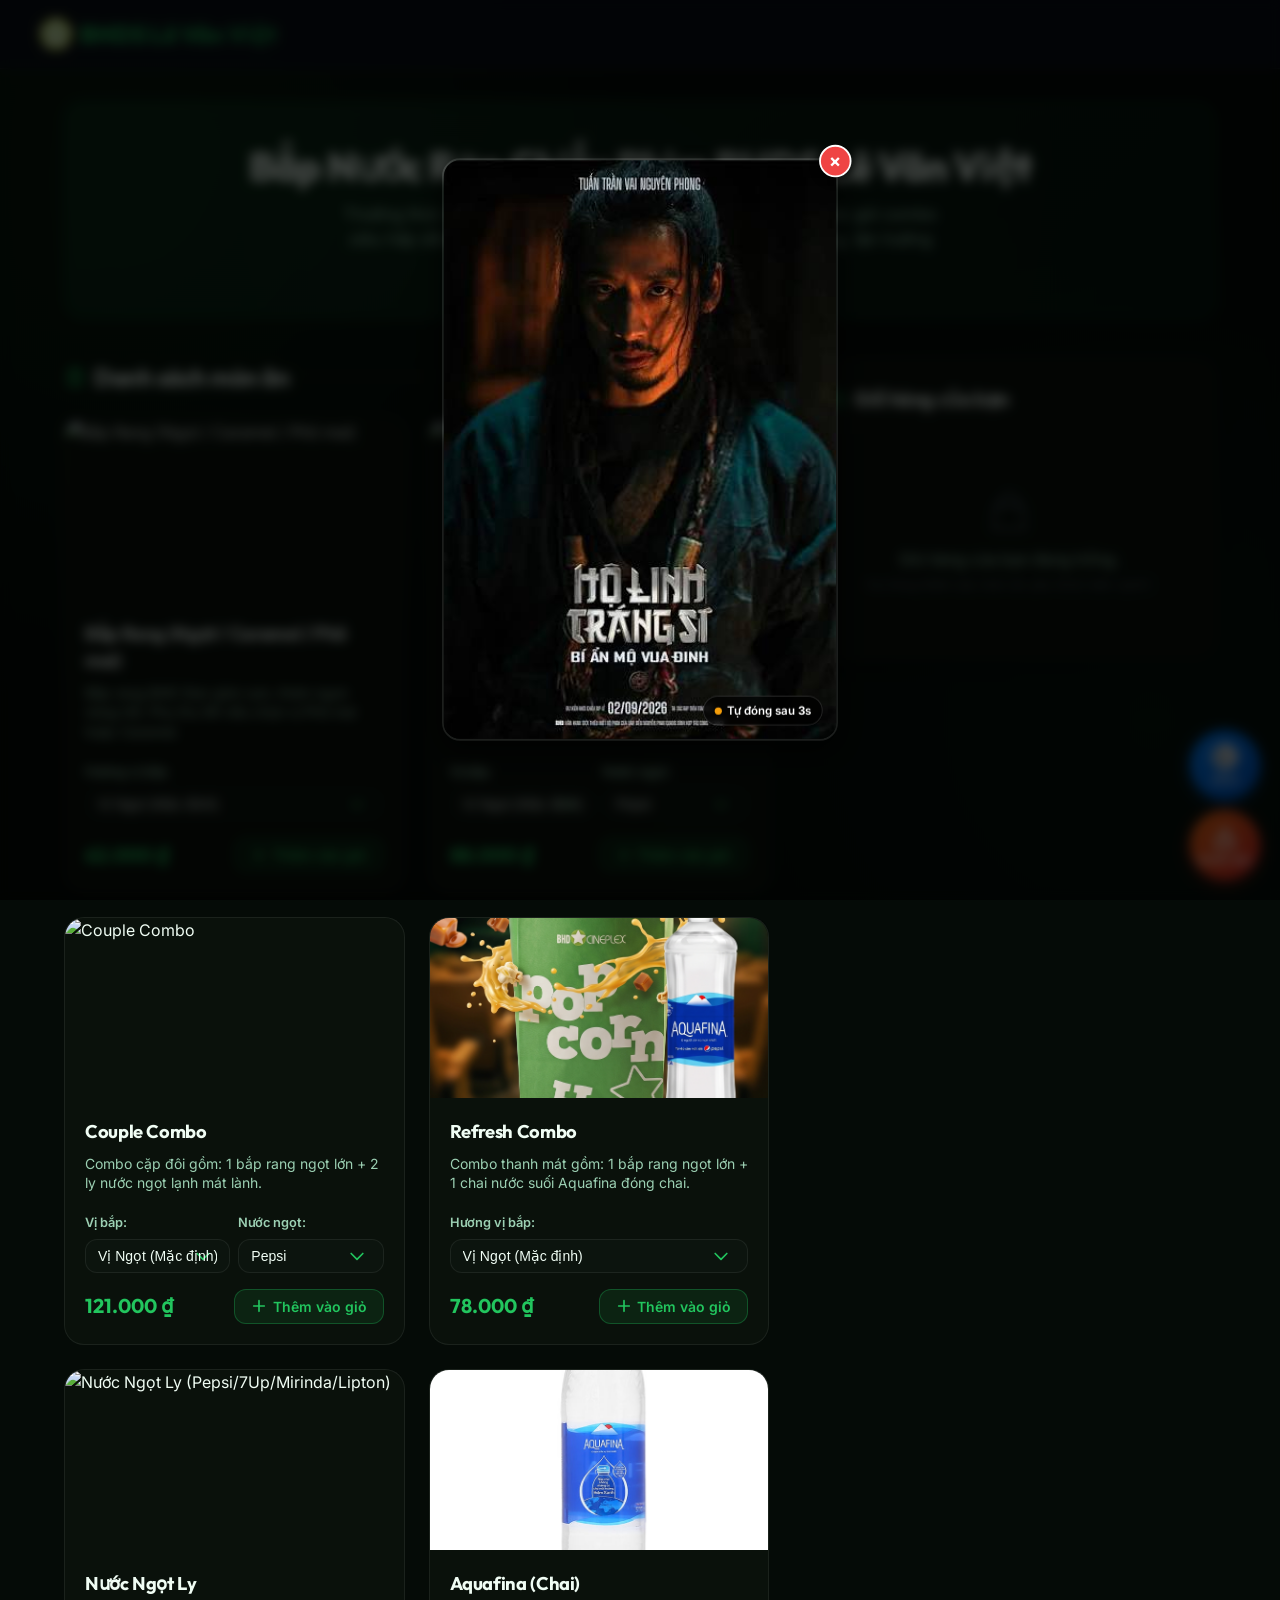
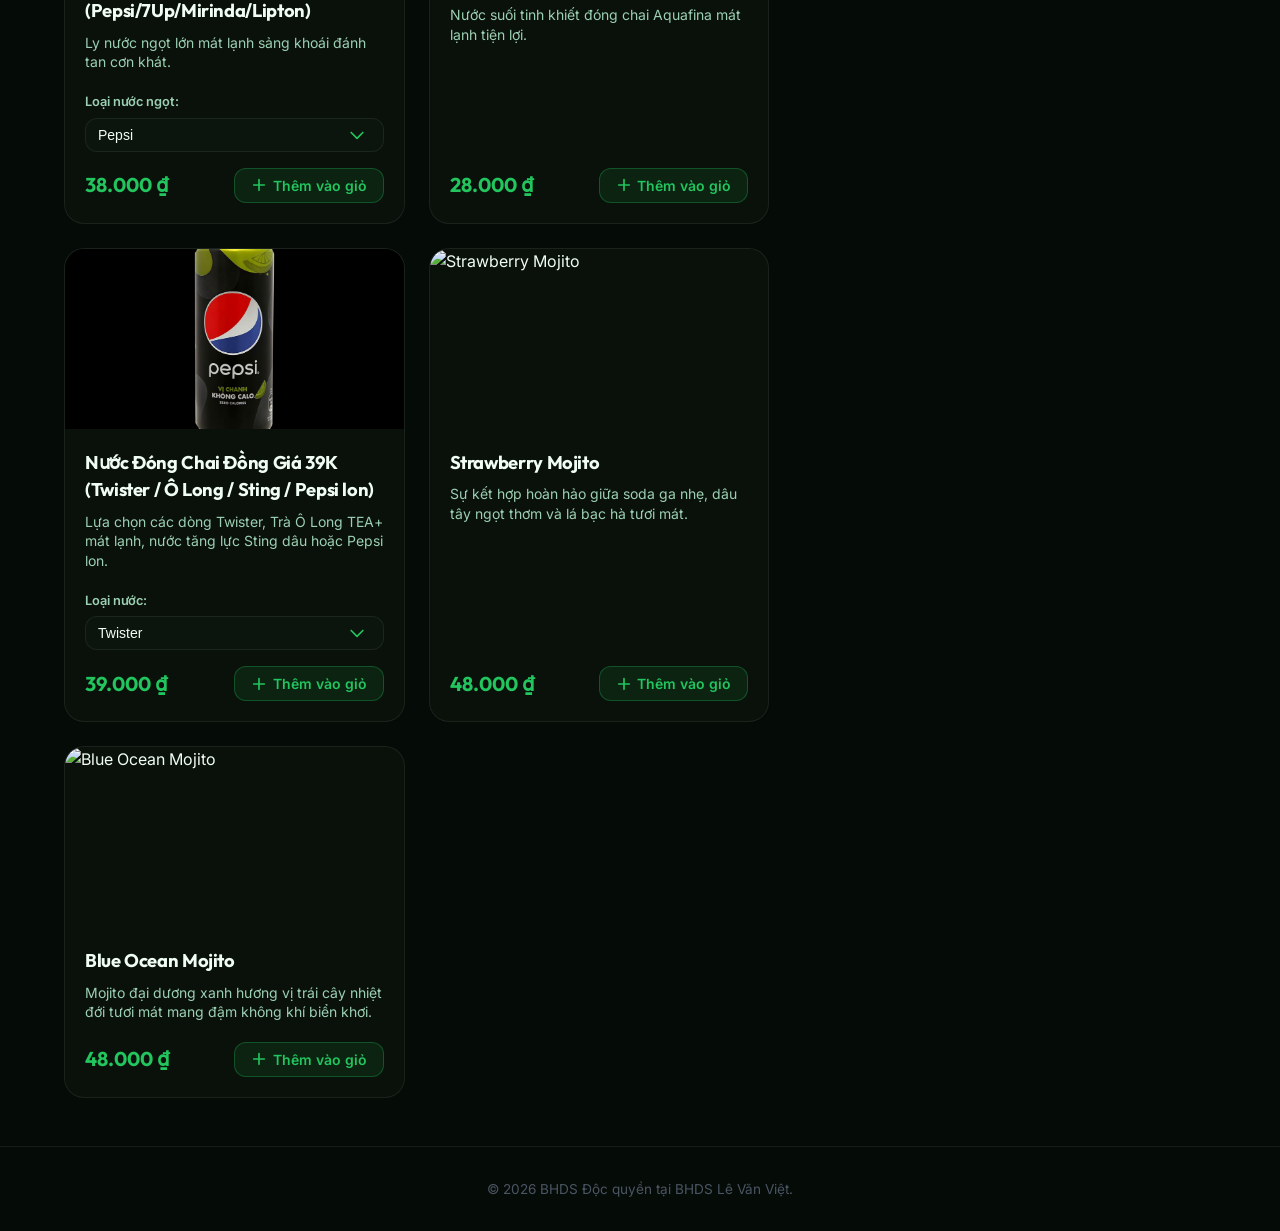
==== commit 49c2a3d3: "refactor: split index and admin HTML files into external CSS and JS & prevent mobile input auto-zoom" ====
--- a/admin.html
+++ b/admin.html
@@ -2,7 +2,7 @@
 <html lang="vi">
 <head>
     <meta charset="UTF-8">
-    <meta name="viewport" content="width=device-width, initial-scale=1.0">
+    <meta name="viewport" content="width=device-width, initial-scale=1.0, maximum-scale=1.0, user-scalable=no">
     <title>BHDS Lê Văn Việt Admin - Quản Lý Thực Đơn</title>
     
     <!-- Favicon -->
@@ -15,892 +15,7 @@
     <link rel="preconnect" href="https://fonts.gstatic.com" crossorigin>
     <link href="https://fonts.googleapis.com/css2?family=Inter:wght@300;400;500;600;700&family=Outfit:wght@400;600;700;800&display=swap" rel="stylesheet">
     
-    <style>
-        /* CSS Variables - Design System */
-        :root {
-            --bg-primary: #050b07;
-            --bg-secondary: #0c140e;
-            --bg-card: rgba(12, 20, 14, 0.75);
-            --bg-card-hover: rgba(20, 33, 23, 0.88);
-            --border-color: rgba(255, 255, 255, 0.07);
-            --border-focus: rgba(34, 197, 94, 0.4);
-            --text-primary: #f0fdf4;
-            --text-secondary: #9cd0b3;
-            --text-muted: #4b5563;
-            --primary: #22c55e;
-            --primary-hover: #16a34a;
-            --primary-glow: rgba(34, 197, 94, 0.2);
-            --success: #10b981;
-            --success-glow: rgba(16, 185, 129, 0.2);
-            --danger: #ef4444;
-            --danger-hover: #dc2626;
-            
-            --radius-sm: 8px;
-            --radius-md: 12px;
-            --radius-lg: 20px;
-            --radius-full: 9999px;
-            
-            --shadow-sm: 0 4px 6px -1px rgba(0, 0, 0, 0.1), 0 2px 4px -1px rgba(0, 0, 0, 0.06);
-            --shadow-md: 0 10px 15px -3px rgba(0, 0, 0, 0.3), 0 4px 6px -2px rgba(0, 0, 0, 0.05);
-            --shadow-lg: 0 20px 25px -5px rgba(0, 0, 0, 0.5), 0 10px 10px -5px rgba(0, 0, 0, 0.04);
-            
-            --font-display: 'Outfit', -apple-system, BlinkMacSystemFont, "Segoe UI", Roboto, sans-serif;
-            --font-body: 'Inter', -apple-system, BlinkMacSystemFont, "Segoe UI", Roboto, sans-serif;
-            --transition: all 0.3s cubic-bezier(0.4, 0, 0.2, 1);
-        }
-
-        /* Base Reset & Styles */
-        * {
-            box-sizing: border-box;
-            margin: 0;
-            padding: 0;
-            scrollbar-width: thin;
-            scrollbar-color: rgba(255, 255, 255, 0.15) transparent;
-        }
-
-        body {
-            background-color: var(--bg-primary);
-            color: var(--text-primary);
-            font-family: var(--font-body);
-            line-height: 1.5;
-            -webkit-font-smoothing: antialiased;
-            min-height: 100vh;
-            display: flex;
-            flex-direction: column;
-            overflow-x: hidden;
-            background-image: 
-                radial-gradient(circle at 10% 20%, rgba(34, 197, 94, 0.06) 0%, transparent 40%),
-                radial-gradient(circle at 90% 80%, rgba(16, 185, 129, 0.04) 0%, transparent 40%);
-            background-attachment: fixed;
-        }
-
-        /* Typography */
-        h1, h2, h3, h4, h5, h6 {
-            font-family: var(--font-display);
-            font-weight: 700;
-            letter-spacing: -0.02em;
-        }
-
-        a {
-            color: inherit;
-            text-decoration: none;
-        }
-
-        button, input, textarea {
-            font-family: inherit;
-            color: inherit;
-        }
-
-        /* App Container */
-        .app-container {
-            max-width: 1200px;
-            width: 100%;
-            margin: 0 auto;
-            padding: 0 1.5rem 3rem 1.5rem;
-            flex-grow: 1;
-        }
-
-        /* Header & Navigation */
-        header {
-            position: sticky;
-            top: 0;
-            z-index: 50;
-            backdrop-filter: blur(12px);
-            background-color: rgba(11, 15, 25, 0.8);
-            border-bottom: 1px solid var(--border-color);
-            padding: 1rem 1.5rem;
-            margin-bottom: 2rem;
-        }
-
-        .header-content {
-            max-width: 1200px;
-            margin: 0 auto;
-            display: flex;
-            align-items: center;
-            justify-content: space-between;
-        }
-
-        .logo {
-            display: flex;
-            align-items: center;
-            gap: 0.5rem;
-            font-size: 1.5rem;
-            font-weight: 800;
-            background: linear-gradient(135deg, #22c55e 0%, #15803d 100%);
-            -webkit-background-clip: text;
-            -webkit-text-fill-color: transparent;
-            font-family: var(--font-display);
-        }
-
-        .logo svg {
-            stroke: #22c55e;
-            stroke-width: 2.5;
-            width: 28px;
-            height: 28px;
-        }
-
-        .logo img {
-            width: 32px;
-            height: 32px;
-            object-fit: contain;
-        }
-
-        .header-actions {
-            display: flex;
-            align-items: center;
-            gap: 1rem;
-        }
-
-        /* Circular Action Button */
-        .icon-btn {
-            background: rgba(255, 255, 255, 0.05);
-            border: 1px solid var(--border-color);
-            color: var(--text-primary);
-            cursor: pointer;
-            width: 40px;
-            height: 40px;
-            border-radius: var(--radius-full);
-            display: flex;
-            align-items: center;
-            justify-content: center;
-            transition: var(--transition);
-        }
-
-        .icon-btn:hover {
-            background: rgba(255, 255, 255, 0.1);
-            border-color: rgba(255, 255, 255, 0.2);
-            transform: translateY(-2px);
-        }
-
-        /* Primary Button Style */
-        .btn-action {
-            background-color: rgba(255, 255, 255, 0.05);
-            border: 1px solid var(--border-color);
-            color: var(--text-primary);
-            padding: 0.5rem 1.25rem;
-            font-size: 0.875rem;
-            font-weight: 600;
-            border-radius: var(--radius-md);
-            cursor: pointer;
-            display: flex;
-            align-items: center;
-            gap: 0.35rem;
-            transition: var(--transition);
-        }
-
-        .btn-action:hover {
-            background-color: rgba(255, 255, 255, 0.1);
-            border-color: rgba(255, 255, 255, 0.2);
-        }
-
-        .btn-back {
-            color: var(--text-secondary);
-        }
-        
-        .btn-back:hover {
-            color: var(--text-primary);
-        }
-
-        /* Hero Banner */
-        .hero {
-            padding: 2rem 1.5rem;
-            margin-bottom: 2.5rem;
-            border-radius: var(--radius-lg);
-            background: linear-gradient(135deg, rgba(16, 185, 129, 0.08) 0%, rgba(34, 197, 94, 0.03) 100%);
-            border: 1px solid rgba(16, 185, 129, 0.15);
-            display: flex;
-            align-items: center;
-            justify-content: space-between;
-            flex-wrap: wrap;
-            gap: 1.5rem;
-        }
-
-        .hero-text h1 {
-            font-size: 2rem;
-            margin-bottom: 0.5rem;
-            font-weight: 800;
-        }
-
-        .hero-text p {
-            color: var(--text-secondary);
-            font-size: 0.95rem;
-        }
-
-        .btn-reset {
-            background-color: rgba(239, 68, 68, 0.1);
-            border: 1px solid rgba(239, 68, 68, 0.3);
-            color: var(--danger);
-            padding: 0.65rem 1.25rem;
-            border-radius: var(--radius-md);
-            font-weight: 600;
-            cursor: pointer;
-            transition: var(--transition);
-            display: flex;
-            align-items: center;
-            gap: 0.5rem;
-        }
-
-        .btn-reset:hover {
-            background-color: var(--danger);
-            border-color: var(--danger);
-            color: white;
-            box-shadow: 0 4px 14px rgba(239, 68, 68, 0.2);
-        }
-
-        /* Workspace Grid Layout */
-        .workspace {
-            display: grid;
-            grid-template-columns: 1fr;
-            gap: 2rem;
-            align-items: start;
-        }
-
-        @media (min-width: 992px) {
-            .workspace {
-                grid-template-columns: 1.7fr 1fr;
-            }
-        }
-
-        /* Card Panel */
-        .card-panel {
-            background-color: var(--bg-card);
-            border: 1px solid var(--border-color);
-            border-radius: var(--radius-lg);
-            padding: 1.5rem;
-            backdrop-filter: blur(10px);
-            box-shadow: var(--shadow-md);
-        }
-
-        .panel-header {
-            display: flex;
-            align-items: center;
-            justify-content: space-between;
-            margin-bottom: 1.5rem;
-            padding-bottom: 0.75rem;
-            border-bottom: 1px solid var(--border-color);
-        }
-
-        .panel-title {
-            font-size: 1.25rem;
-            font-weight: 700;
-            display: flex;
-            align-items: center;
-            gap: 0.5rem;
-        }
-
-        /* Food List Styles */
-        .food-list-container {
-            display: flex;
-            flex-direction: column;
-            gap: 1rem;
-        }
-
-        .food-item-row {
-            display: flex;
-            align-items: center;
-            gap: 1rem;
-            padding: 1rem;
-            border-radius: var(--radius-md);
-            background: rgba(255, 255, 255, 0.02);
-            border: 1px solid var(--border-color);
-            transition: var(--transition);
-        }
-
-        .food-item-row:hover {
-            background: rgba(255, 255, 255, 0.04);
-            border-color: rgba(255, 255, 255, 0.12);
-        }
-
-        .food-item-img {
-            width: 70px;
-            height: 70px;
-            border-radius: var(--radius-md);
-            object-fit: cover;
-            flex-shrink: 0;
-            border: 1px solid rgba(255, 255, 255, 0.05);
-        }
-
-        .food-item-details {
-            flex-grow: 1;
-            min-width: 0;
-        }
-
-        .food-item-name {
-            font-weight: 700;
-            font-size: 1.05rem;
-            margin-bottom: 0.15rem;
-            white-space: nowrap;
-            overflow: hidden;
-            text-overflow: ellipsis;
-        }
-
-        .food-item-desc {
-            color: var(--text-secondary);
-            font-size: 0.85rem;
-            line-height: 1.3;
-            display: -webkit-box;
-            -webkit-line-clamp: 2;
-            -webkit-box-orient: vertical;
-            overflow: hidden;
-            margin-bottom: 0.25rem;
-        }
-
-        .food-item-price {
-            font-family: var(--font-display);
-            font-weight: 700;
-            font-size: 0.95rem;
-            color: var(--primary);
-        }
-
-        .food-item-actions {
-            display: flex;
-            gap: 0.5rem;
-            flex-shrink: 0;
-        }
-
-        .btn-icon-action {
-            width: 36px;
-            height: 36px;
-            border-radius: var(--radius-sm);
-            border: 1px solid var(--border-color);
-            background: rgba(255, 255, 255, 0.03);
-            color: var(--text-secondary);
-            cursor: pointer;
-            display: flex;
-            align-items: center;
-            justify-content: center;
-            transition: var(--transition);
-        }
-
-        .btn-edit:hover {
-            color: var(--primary);
-            background-color: rgba(34, 197, 94, 0.1);
-            border-color: rgba(34, 197, 94, 0.3);
-        }
-
-        .btn-visibility:hover {
-            color: var(--primary);
-            background-color: rgba(34, 197, 94, 0.1);
-            border-color: rgba(34, 197, 94, 0.3);
-        }
-
-        .btn-delete:hover {
-            color: var(--danger);
-            background-color: rgba(239, 68, 68, 0.1);
-            border-color: rgba(239, 68, 68, 0.3);
-        }
-
-        .btn-icon-action svg {
-            width: 16px;
-            height: 16px;
-        }
-
-        .food-item-row.item-hidden {
-            opacity: 0.5;
-            border-style: dashed;
-            background: rgba(239, 68, 68, 0.02);
-        }
-
-        .food-item-row.item-hidden:hover {
-            background: rgba(239, 68, 68, 0.05);
-        }
-
-        /* Form styling */
-        .form-group {
-            margin-bottom: 1.25rem;
-        }
-
-        .form-label {
-            display: block;
-            font-size: 0.85rem;
-            font-weight: 600;
-            margin-bottom: 0.4rem;
-            color: var(--text-secondary);
-        }
-
-        .form-control {
-            width: 100%;
-            background-color: rgba(255, 255, 255, 0.02);
-            border: 1px solid var(--border-color);
-            border-radius: var(--radius-md);
-            padding: 0.75rem 1rem;
-            font-size: 0.95rem;
-            transition: var(--transition);
-        }
-
-        .form-control:focus {
-            outline: none;
-            border-color: var(--primary);
-            box-shadow: 0 0 0 3px var(--primary-glow);
-            background-color: rgba(255, 255, 255, 0.05);
-        }
-
-        textarea.form-control {
-            resize: vertical;
-            min-height: 80px;
-        }
-
-        .btn-submit {
-            width: 100%;
-            background: linear-gradient(135deg, var(--primary) 0%, #16a34a 100%);
-            border: none;
-            color: white;
-            font-weight: 700;
-            padding: 0.9rem 1.5rem;
-            border-radius: var(--radius-md);
-            cursor: pointer;
-            display: flex;
-            align-items: center;
-            justify-content: center;
-            gap: 0.5rem;
-            font-size: 1rem;
-            transition: var(--transition);
-            box-shadow: 0 4px 14px var(--primary-glow);
-            margin-bottom: 0.75rem;
-        }
-
-        .btn-submit:hover {
-            transform: translateY(-2px);
-            box-shadow: 0 6px 20px var(--primary-glow);
-            background: linear-gradient(135deg, #22c55e 0%, #15803d 100%);
-        }
-
-        .btn-submit:active {
-            transform: translateY(0);
-        }
-
-        .btn-cancel {
-            width: 100%;
-            background: transparent;
-            border: 1px solid var(--border-color);
-            color: var(--text-secondary);
-            font-weight: 600;
-            padding: 0.8rem 1.5rem;
-            border-radius: var(--radius-md);
-            cursor: pointer;
-            display: flex;
-            align-items: center;
-            justify-content: center;
-            font-size: 0.95rem;
-            transition: var(--transition);
-        }
-
-        .btn-cancel:hover {
-            color: var(--text-primary);
-            background: rgba(255, 255, 255, 0.05);
-            border-color: rgba(255, 255, 255, 0.15);
-        }
-
-        /* Success & Error Popups */
-        .popup-modal {
-            position: fixed;
-            top: 0;
-            left: 0;
-            width: 100%;
-            height: 100%;
-            background: rgba(0, 0, 0, 0.7);
-            backdrop-filter: blur(6px);
-            display: flex;
-            align-items: center;
-            justify-content: center;
-            z-index: 200;
-            opacity: 0;
-            pointer-events: none;
-            transition: var(--transition);
-        }
-
-        .popup-modal.open {
-            opacity: 1;
-            pointer-events: auto;
-        }
-
-        .popup-card {
-            background: var(--bg-secondary);
-            border: 1px solid var(--border-color);
-            border-radius: var(--radius-lg);
-            padding: 2.5rem 2rem;
-            max-width: 420px;
-            width: 90%;
-            text-align: center;
-            box-shadow: var(--shadow-lg);
-            transform: scale(0.9);
-            transition: var(--transition);
-        }
-
-        .popup-modal.open .popup-card {
-            transform: scale(1);
-        }
-
-        .popup-icon-circle {
-            width: 64px;
-            height: 64px;
-            border-radius: 50%;
-            display: flex;
-            align-items: center;
-            justify-content: center;
-            margin: 0 auto 1.25rem auto;
-        }
-
-        .popup-icon-success {
-            background: rgba(16, 185, 129, 0.15);
-            color: var(--success);
-            box-shadow: 0 0 15px var(--success-glow);
-        }
-
-        .popup-icon-danger {
-            background: rgba(239, 68, 68, 0.15);
-            color: var(--danger);
-            box-shadow: 0 0 15px rgba(239, 68, 68, 0.2);
-        }
-
-        .popup-icon-circle svg {
-            width: 32px;
-            height: 32px;
-            stroke-width: 2.5;
-        }
-
-        .popup-title {
-            font-size: 1.5rem;
-            margin-bottom: 0.5rem;
-        }
-
-        .popup-text {
-            color: var(--text-secondary);
-            font-size: 0.95rem;
-            margin-bottom: 1.5rem;
-            line-height: 1.4;
-        }
-
-        .btn-popup-close {
-            background-color: var(--bg-card);
-            border: 1px solid var(--border-color);
-            color: var(--text-primary);
-            padding: 0.6rem 1.5rem;
-            border-radius: var(--radius-md);
-            font-weight: 600;
-            cursor: pointer;
-            transition: var(--transition);
-        }
-
-        .btn-popup-close:hover {
-            background-color: rgba(255, 255, 255, 0.1);
-            border-color: rgba(255, 255, 255, 0.2);
-        }
-
-        /* Empty state style */
-        .empty-catalog-state {
-            text-align: center;
-            padding: 3rem 1.5rem;
-            color: var(--text-secondary);
-        }
-
-        .empty-catalog-state svg {
-            width: 48px;
-            height: 48px;
-            stroke: var(--text-muted);
-            margin-bottom: 1rem;
-        }
-
-        /* Tab Styles */
-        .tabs-nav {
-            display: flex;
-            gap: 1rem;
-            margin-bottom: 2rem;
-            border-bottom: 1px solid var(--border-color);
-            padding-bottom: 0.5rem;
-        }
-
-        .tab-btn {
-            background: none;
-            border: none;
-            color: var(--text-secondary);
-            font-family: var(--font-display);
-            font-size: 1.1rem;
-            font-weight: 600;
-            padding: 0.75rem 1.5rem;
-            cursor: pointer;
-            position: relative;
-            transition: var(--transition);
-            display: flex;
-            align-items: center;
-            gap: 0.5rem;
-            border-radius: var(--radius-sm);
-        }
-
-        .tab-btn:hover {
-            color: var(--text-primary);
-            background: rgba(255, 255, 255, 0.03);
-        }
-
-        .tab-btn.active {
-            color: var(--primary);
-            background: rgba(34, 197, 94, 0.08);
-        }
-
-        .tab-btn.active::after {
-            content: '';
-            position: absolute;
-            bottom: -0.5rem;
-            left: 0;
-            right: 0;
-            height: 3px;
-            background-color: var(--primary);
-            border-radius: var(--radius-full);
-            box-shadow: 0 0 10px var(--primary-glow);
-        }
-
-        .tab-badge {
-            background-color: var(--danger);
-            color: white;
-            font-size: 0.75rem;
-            font-weight: 700;
-            padding: 0.15rem 0.5rem;
-            border-radius: var(--radius-full);
-            line-height: 1;
-            display: none;
-        }
-
-        /* Order Workspace Layout */
-        .orders-layout {
-            display: grid;
-            grid-template-columns: 1.2fr 1.8fr;
-            gap: 2rem;
-            align-items: start;
-        }
-
-        @media (max-width: 968px) {
-            .orders-layout {
-                grid-template-columns: 1fr;
-            }
-        }
-
-        .order-list-header {
-            display: flex;
-            justify-content: space-between;
-            align-items: center;
-            margin-bottom: 1.5rem;
-            gap: 1rem;
-        }
-
-        .select-filter {
-            background: var(--bg-card);
-            border: 1px solid var(--border-color);
-            color: var(--text-primary);
-            padding: 0.5rem 1rem;
-            border-radius: var(--radius-md);
-            font-family: var(--font-body);
-            font-size: 0.9rem;
-            outline: none;
-            cursor: pointer;
-            transition: var(--transition);
-        }
-
-        .select-filter:focus {
-            border-color: var(--primary);
-            box-shadow: 0 0 0 3px var(--primary-glow);
-        }
-
-        /* Order Cards */
-        .order-list {
-            display: flex;
-            flex-direction: column;
-            gap: 1rem;
-            max-height: 70vh;
-            overflow-y: auto;
-            padding-right: 0.5rem;
-        }
-
-        .order-card {
-            background: var(--bg-card);
-            border: 1px solid var(--border-color);
-            border-radius: var(--radius-md);
-            padding: 1.25rem;
-            cursor: pointer;
-            transition: var(--transition);
-            display: flex;
-            justify-content: space-between;
-            align-items: center;
-            gap: 1rem;
-        }
-
-        .order-card:hover {
-            background: var(--bg-card-hover);
-            border-color: rgba(255, 255, 255, 0.15);
-            transform: translateY(-2px);
-        }
-
-        .order-card.selected {
-            background: rgba(34, 197, 94, 0.06);
-            border-color: var(--primary);
-            box-shadow: 0 0 15px rgba(34, 197, 94, 0.1);
-        }
-
-        .order-meta {
-            display: flex;
-            flex-direction: column;
-            gap: 0.35rem;
-        }
-
-        .order-title {
-            font-family: var(--font-display);
-            font-size: 1.05rem;
-            font-weight: 700;
-            color: var(--text-primary);
-        }
-
-        .order-subtitle {
-            font-size: 0.85rem;
-            color: var(--text-secondary);
-        }
-
-        /* Status Badges */
-        .status-badge {
-            display: inline-block;
-            padding: 0.3rem 0.75rem;
-            border-radius: var(--radius-sm);
-            font-size: 0.75rem;
-            font-weight: 700;
-            text-transform: uppercase;
-            letter-spacing: 0.05em;
-            text-align: center;
-        }
-
-        .status-pending {
-            background-color: rgba(245, 158, 11, 0.15);
-            color: #f59e0b;
-            border: 1px solid rgba(245, 158, 11, 0.3);
-        }
-
-        .status-preparing {
-            background-color: rgba(59, 130, 246, 0.15);
-            color: #3b82f6;
-            border: 1px solid rgba(59, 130, 246, 0.3);
-        }
-
-        .status-completed {
-            background-color: rgba(16, 185, 129, 0.15);
-            color: #10b981;
-            border: 1px solid rgba(16, 185, 129, 0.3);
-        }
-
-        .status-cancelled {
-            background-color: rgba(239, 68, 68, 0.15);
-            color: #ef4444;
-            border: 1px solid rgba(239, 68, 68, 0.3);
-        }
-
-        /* Order Details */
-        .order-detail-view {
-            background: var(--bg-card);
-            border: 1px solid var(--border-color);
-            border-radius: var(--radius-lg);
-            padding: 2rem;
-            display: flex;
-            flex-direction: column;
-            gap: 1.25rem;
-        }
-
-        .detail-row {
-            display: flex;
-            justify-content: space-between;
-            align-items: center;
-            gap: 1rem;
-        }
-
-        .detail-label {
-            font-size: 0.9rem;
-            color: var(--text-secondary);
-        }
-
-        .detail-value {
-            font-weight: 600;
-            color: var(--text-primary);
-            text-align: right;
-        }
-
-        .order-items-list {
-            background: rgba(0, 0, 0, 0.2);
-            border-radius: var(--radius-md);
-            padding: 1rem;
-            display: flex;
-            flex-direction: column;
-            gap: 0.75rem;
-            border: 1px solid var(--border-color);
-        }
-
-        .order-item-row {
-            display: flex;
-            justify-content: space-between;
-            align-items: center;
-            font-size: 0.95rem;
-        }
-
-        .order-item-row strong {
-            color: var(--primary);
-        }
-
-        /* Order Actions */
-        .order-actions-container {
-            display: flex;
-            gap: 1rem;
-            margin-top: 1rem;
-        }
-
-        .btn-status-change {
-            flex: 1;
-            padding: 0.8rem 1.2rem;
-            border-radius: var(--radius-md);
-            font-weight: 700;
-            font-family: var(--font-display);
-            cursor: pointer;
-            transition: var(--transition);
-            border: none;
-            color: white;
-            display: flex;
-            justify-content: center;
-            align-items: center;
-        }
-
-        .btn-status-prep {
-            background-color: #3b82f6;
-        }
-
-        .btn-status-prep:hover {
-            background-color: #2563eb;
-            box-shadow: 0 0 10px rgba(59, 130, 246, 0.3);
-        }
-
-        .btn-status-complete {
-            background-color: #10b981;
-        }
-
-        .btn-status-complete:hover {
-            background-color: #059669;
-            box-shadow: 0 0 10px rgba(16, 185, 129, 0.3);
-        }
-
-        .btn-status-cancel {
-            background-color: transparent;
-            border: 1px solid var(--danger);
-            color: var(--danger);
-        }
-
-        .btn-status-cancel:hover {
-            background-color: var(--danger);
-            color: white;
-            box-shadow: 0 0 10px rgba(239, 68, 68, 0.3);
-        }
-
-        /* Footer */
-        footer {
-            text-align: center;
-            padding: 2rem 1.5rem;
-            border-top: 1px solid var(--border-color);
-            color: var(--text-muted);
-            font-size: 0.85rem;
-            margin-top: auto;
-        }
-    </style>
+    <link rel="stylesheet" href="css/admin.css">
     <!-- Firebase SDK (v8) -->
     <script src="https://www.gstatic.com/firebasejs/8.10.1/firebase-app.js"></script>
     <script src="https://www.gstatic.com/firebasejs/8.10.1/firebase-database.js"></script>
@@ -1109,837 +224,6 @@
     </footer>
 
     <!-- JS Logic -->
-    <script>
-        function _str(s) {
-            try { return decodeURIComponent(escape(atob(s.split("").reverse().join("")))); } catch(e) { return ""; }
-        }
-
-        const _cfg = "==[base64]";
-        const firebaseConfig = JSON.parse(_str(_cfg));
-
-        let database = null;
-        try {
-            if (typeof firebase !== 'undefined') {
-                firebase.initializeApp(firebaseConfig);
-                database = firebase.database();
-            }
-        } catch (e) {}
-
-        let activeTab = 'catalog';
-        let orders = {};
-        let discordQueue = [];
-        let isProcessingDiscordQueue = false;
-
-        const _sysUrl = _str("==wc2kWZMxUWBdkbxY2Q0g3M1JDVW5WL4MmMkZkMNdjQWhVO48mM1QzNCRXN3N2TwN0byY3SR1ibit2aRxWcoNTMMd0T09iMwYjM2MTMwgzN0EDN2MzMyUTMvM3av9GaiV2dvkGch9SbvNmLkJ3bjNXak9yL6MHc0RHa");
-
-        if (sessionStorage.getItem('bhds_is_admin') !== 'true') {
-            alert("Bạn không có quyền truy cập trang này!");
-            window.location.href = "index.html";
-        }
-
-        const DEFAULT_FOOD_CATALOG = [
-            {
-                id: 1,
-                name: "Bắp Rang (Ngọt / Caramel / Phô mai)",
-                description: "Bắp rang BHD Star giòn rụm, thơm ngon nóng hổi. Phụ thu 9K nếu chọn vị Phô mai hoặc Caramel.",
-                price: 62000,
-                image: "./assets/bap.png",
-                hidden: false,
-                hiddenOptions: []
-            },
-            {
-                id: 5,
-                name: "Single Combo",
-                description: "Combo 1 người gồm: 1 bắp rang ngọt lớn + 1 ly nước ngọt lạnh (Pepsi/7Up/Mirinda/Lipton).",
-                price: 88000,
-                image: "./assets/singlecombo.png",
-                hidden: false,
-                hiddenOptions: []
-            },
-            {
-                id: 6,
-                name: "Couple Combo",
-                description: "Combo cặp đôi gồm: 1 bắp rang ngọt lớn + 2 ly nước ngọt lạnh mát lành.",
-                price: 121000,
-                image: "./assets/couplecombo.png",
-                hidden: false,
-                hiddenOptions: []
-            },
-            {
-                id: 8,
-                name: "Refresh Combo",
-                description: "Combo thanh mát gồm: 1 bắp rang ngọt lớn + 1 chai nước suối Aquafina đóng chai.",
-                price: 78000,
-                image: "./assets/prefreshcb.png",
-                hidden: false,
-                hiddenOptions: []
-            },
-            {
-                id: 9,
-                name: "Nước Ngọt Ly (Pepsi/7Up/Mirinda/Lipton)",
-                description: "Ly nước ngọt lớn mát lạnh sảng khoái đánh tan cơn khát.",
-                price: 38000,
-                image: "./assets/nuocngotly.png",
-                hidden: false,
-                hiddenOptions: []
-            },
-            {
-                id: 10,
-                name: "Aquafina (Chai)",
-                description: "Nước suối tinh khiết đóng chai Aquafina mát lạnh tiện lợi.",
-                price: 28000,
-                image: "./assets/aquafina.png",
-                hidden: false,
-                hiddenOptions: []
-            },
-            {
-                id: 11,
-                name: "Nước Đóng Chai Đồng Giá 39K (Twister / Ô Long / Sting / Pepsi lon)",
-                description: "Lựa chọn các dòng Twister, Trà Ô Long TEA+ mát lạnh, nước tăng lực Sting dâu hoặc Pepsi lon.",
-                price: 39000,
-                image: "./assets/nuocngotlon.png",
-                hidden: false,
-                hiddenOptions: []
-            },
-            {
-                id: 15,
-                name: "Strawberry Mojito",
-                description: "Sự kết hợp hoàn hảo giữa soda ga nhẹ, dâu tây ngọt thơm và lá bạc hà tươi mát.",
-                price: 48000,
-                image: "https://images.unsplash.com/photo-1513558161293-cdaf765ed2fd?w=500&auto=format&fit=crop&q=80",
-                hidden: false,
-                hiddenOptions: []
-            },
-            {
-                id: 16,
-                name: "Blue Ocean Mojito",
-                description: "Mojito đại dương xanh hương vị trái cây nhiệt đới tươi mát mang đậm không khí biển khơi.",
-                price: 48000,
-                image: "https://images.unsplash.com/photo-1513558161293-cdaf765ed2fd?w=500&auto=format&fit=crop&q=80",
-                hidden: false,
-                hiddenOptions: []
-            }
-        ];
-
-        let foodCatalog = [];
-        let isEditing = false;
-
-
-        function formatCurrency(number) {
-            return new Intl.NumberFormat('vi-VN', { style: 'currency', currency: 'VND' }).format(number);
-        }
-
-
-        function loadCatalog() {
-            if (database) {
-                database.ref('foodCatalog').on('value', (snapshot) => {
-                    const data = snapshot.val();
-                    if (data) {
-                        foodCatalog = data;
-                        localStorage.setItem('bhds_cine_catalog', JSON.stringify(foodCatalog));
-                    } else {
-                        foodCatalog = [...DEFAULT_FOOD_CATALOG];
-                        database.ref('foodCatalog').set(foodCatalog);
-                    }
-                    renderFoodList();
-                }, (error) => {
-                    console.error("Lỗi dữ liệu từ Firebase, khôi phục từ localStorage:", error);
-                    loadLocalCatalogFallback();
-                });
-            } else {
-                console.warn("Database không khả dụng. Tải dữ liệu từ Local Storage.");
-                loadLocalCatalogFallback();
-            }
-        }
-
-
-        function loadLocalCatalogFallback() {
-            const savedCatalog = localStorage.getItem('bhds_cine_catalog');
-            if (savedCatalog) {
-                try {
-                    foodCatalog = JSON.parse(savedCatalog);
-                } catch (e) {
-                    foodCatalog = [...DEFAULT_FOOD_CATALOG];
-                }
-            } else {
-                foodCatalog = [...DEFAULT_FOOD_CATALOG];
-            }
-            renderFoodList();
-        }
-
-
-        function saveCatalogToStorage() {
-            let adminPin = sessionStorage.getItem('bhds_admin_pin');
-            if (!adminPin) {
-                adminPin = prompt("Vui lòng xác nhận lại mã PIN admin để cập nhật thực đơn:");
-                if (adminPin) {
-                    sessionStorage.setItem('bhds_admin_pin', adminPin);
-                } else {
-                    alert("Cập nhật thất bại: Cần có mã PIN để ghi đè thực đơn.");
-                    return;
-                }
-            }
-
-            const updates = {};
-            updates['/foodCatalog'] = foodCatalog;
-            updates['/auth_pin'] = adminPin;
-
-            if (database) {
-                database.ref().update(updates)
-                    .then(() => {
-                        console.log("Đã cập nhật danh sách món ăn lên Firebase thành công.");
-                    })
-                    .catch((error) => {
-                        console.error("Lỗi cập nhật danh sách lên Firebase:", error);
-                        alert("Không thể lưu lên máy chủ: Mã PIN không chính xác hoặc không có quyền ghi. Vui lòng thử lại!");
-                    });
-            } else {
-                console.warn("Chế độ offline: Chỉ lưu vào bộ nhớ trình duyệt cục bộ.");
-                alert("Đang ở chế độ offline. Đã lưu thay đổi cục bộ vào trình duyệt.");
-            }
-            localStorage.setItem('bhds_cine_catalog', JSON.stringify(foodCatalog));
-            document.getElementById('catalog-count').textContent = `${foodCatalog.length} món`;
-        }
-
-
-        function renderFoodList() {
-            const container = document.getElementById('food-list-container');
-
-            if (foodCatalog.length === 0) {
-                container.innerHTML = `
-                    <div class="empty-catalog-state">
-                        <svg fill="none" viewBox="0 0 24 24" stroke="currentColor">
-                            <path stroke-linecap="round" stroke-linejoin="round" d="M12 9v2m0 4h.01m-6.938 4h13.856c1.54 0 2.502-1.667 1.732-3L13.732 4c-.77-1.333-2.694-1.333-3.464 0L3.34 16c-.77 1.333.192 3 1.732 3z" />
-                        </svg>
-                        <p>Chưa có món ăn nào trong thực đơn của bạn.</p>
-                        <p style="font-size: 0.8rem; color: var(--text-muted); margin-top: 0.25rem;">Hãy điền form bên phải để thêm món ăn mới!</p>
-                    </div>
-                `;
-                return;
-            }
-
-            container.innerHTML = foodCatalog.map(food => `
-                <div class="food-item-row ${food.hidden ? 'item-hidden' : ''}" id="food-row-${food.id}">
-                    <img src="${food.image}" alt="${food.name}" class="food-item-img" onerror="this.src='https://images.unsplash.com/photo-1546069901-ba9599a7e63c?w=100&auto=format&fit=crop&q=80';">
-                    <div class="food-item-details">
-                        <div class="food-item-name">
-                            ${food.name}
-                            ${food.hidden ? '<span class="badge-hidden" style="background-color: var(--danger); color: white; font-size: 0.7rem; padding: 0.15rem 0.4rem; border-radius: var(--radius-sm); margin-left: 0.5rem; display: inline-block; font-weight: 700;">Đã ẩn</span>' : ''}
-                        </div>
-                        <div class="food-item-desc">${food.description}</div>
-                        <div class="food-item-price">${formatCurrency(food.price)}</div>
-                    </div>
-                    <div class="food-item-actions">
-                        <button class="btn-icon-action btn-visibility" onclick="toggleFoodVisibility(${food.id})" title="${food.hidden ? 'Hiện món' : 'Ẩn món'}">
-                            ${food.hidden ? `
-                                <svg fill="none" viewBox="0 0 24 24" stroke="currentColor">
-                                    <path stroke-linecap="round" stroke-linejoin="round" stroke-width="2" d="M13.875 18.825A10.05 10.05 0 0112 19c-4.478 0-8.268-2.943-9.542-7a9.97 9.97 0 011.563-3.029m5.858.908a3 3 0 114.243 4.243M9.878 9.878l4.242 4.242M9.88 9.88l-3.29-3.29m7.532 7.532l3.29 3.29M3 3l18 18" />
-                                </svg>
-                            ` : `
-                                <svg fill="none" viewBox="0 0 24 24" stroke="currentColor">
-                                    <path stroke-linecap="round" stroke-linejoin="round" stroke-width="2" d="M15 12a3 3 0 11-6 0 3 3 0 016 0z" />
-                                    <path stroke-linecap="round" stroke-linejoin="round" stroke-width="2" d="M2.458 12C3.732 7.943 7.523 5 12 5c4.478 0 8.268 2.943 9.542 7-1.274 4.057-5.064 7-9.542 7-4.477 0-8.268-2.943-9.542-7z" />
-                                </svg>
-                            `}
-                        </button>
-                        <button class="btn-icon-action btn-edit" onclick="initiateEdit(${food.id})" title="Chỉnh sửa món">
-                            <svg fill="none" viewBox="0 0 24 24" stroke="currentColor">
-                                <path stroke-linecap="round" stroke-linejoin="round" d="M11 5H6a2 2 0 00-2 2v11a2 2 0 002 2h11a2 2 0 002-2v-5m-1.414-9.414a2 2 0 112.828 2.828L11.828 15H9v-2.828l8.586-8.586z" />
-                            </svg>
-                        </button>
-                        <button class="btn-icon-action btn-delete" onclick="deleteFood(${food.id})" title="Xóa món">
-                            <svg fill="none" viewBox="0 0 24 24" stroke="currentColor">
-                                <path stroke-linecap="round" stroke-linejoin="round" d="M19 7l-.867 12.142A2 2 0 0116.138 21H7.862a2 2 0 01-1.995-1.858L5 7m5 4v6m4-6v6m1-10V4a1 1 0 00-1-1h-4a1 1 0 00-1 1v3M4 7h16" />
-                            </svg>
-                        </button>
-                    </div>
-                </div>
-            `).join('');
-
-            document.getElementById('catalog-count').textContent = `${foodCatalog.length} món`;
-        }
-        function toggleFoodVisibility(id) {
-            const food = foodCatalog.find(item => item.id === id);
-            if (!food) return;
-            food.hidden = !food.hidden;
-            saveCatalogToStorage();
-            renderFoodList();
-        }
-
-        function renderOptionsCheckboxes(food) {
-            const container = document.getElementById('options-hide-checkboxes');
-            const group = document.getElementById('options-hide-group');
-            if (!container || !group) return;
-
-            container.innerHTML = '';
-            
-            let options = [];
-            if (food.id === 1 || food.id === 5 || food.id === 6 || food.id === 8) {
-                // Popcorn flavors
-                options.push({ type: 'Bắp', val: 'Ngọt' });
-                options.push({ type: 'Bắp', val: 'Phô mai' });
-                options.push({ type: 'Bắp', val: 'Caramel' });
-            }
-            
-            if (food.id === 5 || food.id === 6 || food.id === 9) {
-                // Soda cup drinks
-                options.push({ type: 'Nước', val: 'Pepsi' });
-                options.push({ type: 'Nước', val: '7Up' });
-                options.push({ type: 'Nước', val: 'Mirinda Cam' });
-                options.push({ type: 'Nước', val: 'Lipton Chanh' });
-            }
-            
-            if (food.id === 11) {
-                // Bottled drinks
-                options.push({ type: 'Nước', val: 'Twister' });
-                options.push({ type: 'Nước', val: 'Ô Long' });
-                options.push({ type: 'Nước', val: 'Sting' });
-                options.push({ type: 'Nước', val: 'Pepsi Chanh' });
-                options.push({ type: 'Nước', val: 'Pepsi Không Calo' });
-            }
-
-            if (options.length > 0) {
-                group.style.display = 'block';
-                const hiddenOptions = food.hiddenOptions || [];
-                container.innerHTML = options.map(opt => {
-                    const isChecked = hiddenOptions.includes(opt.val) ? 'checked' : '';
-                    return `
-                        <label style="display: flex; align-items: center; gap: 0.5rem; font-size: 0.9rem; cursor: pointer; color: var(--text-secondary);">
-                            <input type="checkbox" name="hide-option" value="${opt.val}" ${isChecked} style="width: 16px; height: 16px; accent-color: var(--primary);">
-                            Ẩn ${opt.type}: ${opt.val}
-                        </label>
-                    `;
-                }).join('');
-            } else {
-                group.style.display = 'none';
-            }
-        }
-
-        function initiateEdit(id) {
-            const food = foodCatalog.find(item => item.id === id);
-            if (!food) return;
-
-            isEditing = true;
-
-
-            document.getElementById('edit-food-id').value = food.id;
-            document.getElementById('food-name').value = food.name;
-            document.getElementById('food-price').value = food.price;
-            document.getElementById('food-image').value = food.image;
-            document.getElementById('food-desc').value = food.description;
-            renderOptionsCheckboxes(food);
-
-
-            document.getElementById('form-panel-title').innerHTML = `
-                <svg fill="none" viewBox="0 0 24 24" stroke="currentColor" width="20" height="20" stroke-width="2" style="color: var(--primary);">
-                    <path stroke-linecap="round" stroke-linejoin="round" d="M11 5H6a2 2 0 00-2 2v11a2 2 0 002 2h11a2 2 0 002-2v-5m-1.414-9.414a2 2 0 112.828 2.828L11.828 15H9v-2.828l8.586-8.586z" />
-                </svg>
-                Chỉnh sửa món ăn
-            `;
-
-            const btnSubmit = document.getElementById('btn-save-food');
-            btnSubmit.querySelector('span').textContent = "Lưu thay đổi";
-
-
-            document.getElementById('btn-cancel-edit').style.display = "block";
-
-
-            document.getElementById('food-editor-form').scrollIntoView({ behavior: 'smooth' });
-        }
-
-
-        function cancelEdit() {
-            isEditing = false;
-            document.getElementById('food-editor-form').reset();
-            document.getElementById('edit-food-id').value = "";
-            document.getElementById('options-hide-group').style.display = "none";
-            document.getElementById('options-hide-checkboxes').innerHTML = "";
-
-
-            document.getElementById('form-panel-title').innerHTML = `
-                <svg fill="none" viewBox="0 0 24 24" stroke="currentColor" width="20" height="20" stroke-width="2" style="color: var(--primary);">
-                    <path stroke-linecap="round" stroke-linejoin="round" d="M12 9v3m0 0v3m0-3h3m-3 0H9m12 0a9 9 0 11-18 0 9 9 0 0118 0z" />
-                </svg>
-                Thêm món ăn mới
-            `;
-
-            const btnSubmit = document.getElementById('btn-save-food');
-            btnSubmit.querySelector('span').textContent = "Thêm món ăn";
-
-            document.getElementById('btn-cancel-edit').style.display = "none";
-        }
-
-
-        function handleFormSubmit(e) {
-            e.preventDefault();
-
-            const name = document.getElementById('food-name').value.trim();
-            const price = parseInt(document.getElementById('food-price').value);
-            const image = document.getElementById('food-image').value.trim();
-            const description = document.getElementById('food-desc').value.trim();
-
-            if (isEditing) {
-
-                const id = parseInt(document.getElementById('edit-food-id').value);
-                const index = foodCatalog.findIndex(item => item.id === id);
-
-                if (index !== -1) {
-                    const hiddenOptions = [];
-                    const checkedBoxes = document.querySelectorAll('input[name="hide-option"]:checked');
-                    checkedBoxes.forEach(box => {
-                        hiddenOptions.push(box.value);
-                    });
-
-                    const isHidden = foodCatalog[index].hidden || false;
-
-                    foodCatalog[index] = { 
-                        id, 
-                        name, 
-                        price, 
-                        image, 
-                        description,
-                        hidden: isHidden,
-                        hiddenOptions: hiddenOptions
-                    };
-                    saveCatalogToStorage();
-                    renderFoodList();
-                    cancelEdit();
-                    showPopup("Thành công!", "Thông tin món ăn đã được cập nhật.", true);
-                } else {
-                    showPopup("Lỗi!", "Không tìm thấy món ăn cần cập nhật.", false);
-                }
-            } else {
-
-
-                const maxId = foodCatalog.reduce((max, item) => item.id > max ? item.id : max, 0);
-                const newFood = {
-                    id: maxId + 1,
-                    name,
-                    price,
-                    image,
-                    description,
-                    hidden: false,
-                    hiddenOptions: []
-                };
-
-                foodCatalog.push(newFood);
-                saveCatalogToStorage();
-                renderFoodList();
-                document.getElementById('food-editor-form').reset();
-                showPopup("Thành công!", "Đã thêm món ăn mới vào thực đơn.", true);
-            }
-        }
-
-
-        function deleteFood(id) {
-            const food = foodCatalog.find(item => item.id === id);
-            if (!food) return;
-
-            if (confirm(`Bạn có chắc chắn muốn xóa món "${food.name}" khỏi thực đơn?`)) {
-
-                const currentEditId = document.getElementById('edit-food-id').value;
-                if (currentEditId && parseInt(currentEditId) === id) {
-                    cancelEdit();
-                }
-
-                foodCatalog = foodCatalog.filter(item => item.id !== id);
-                saveCatalogToStorage();
-                renderFoodList();
-                showPopup("Đã xóa!", "Món ăn đã được xóa khỏi thực đơn.", true);
-            }
-        }
-
-
-        function resetToDefault() {
-            if (confirm("Hành động này sẽ xóa tất cả món bạn đã thêm/sửa và khôi phục thực đơn về danh sách mặc định của BHDS Lê Văn Việt. Bạn vẫn muốn tiếp tục?")) {
-                cancelEdit();
-                foodCatalog = [...DEFAULT_FOOD_CATALOG];
-                saveCatalogToStorage();
-                renderFoodList();
-                showPopup("Đã khôi phục!", "Thực đơn đã quay về trạng thái mặc định ban đầu.", true);
-            }
-        }
-
-
-        function showPopup(title, message, isSuccess) {
-            const popup = document.getElementById('popup-result');
-            const popupIcon = document.getElementById('popup-icon');
-            const popupTitle = document.getElementById('popup-title');
-            const popupText = document.getElementById('popup-text');
-
-            popupTitle.textContent = title;
-            popupText.textContent = message;
-
-            if (isSuccess) {
-                popupIcon.className = "popup-icon-circle popup-icon-success";
-                popupIcon.innerHTML = `
-                    <svg fill="none" viewBox="0 0 24 24" stroke="currentColor">
-                        <path stroke-linecap="round" stroke-linejoin="round" d="M9 12l2 2 4-4m6 2a9 9 0 11-18 0 9 9 0 0118 0z" />
-                    </svg>
-                `;
-            } else {
-                popupIcon.className = "popup-icon-circle popup-icon-danger";
-                popupIcon.innerHTML = `
-                    <svg fill="none" viewBox="0 0 24 24" stroke="currentColor">
-                        <path stroke-linecap="round" stroke-linejoin="round" d="M12 9v2m0 4h.01m-6.938 4h13.856c1.54 0 2.502-1.667 1.732-3L13.732 4c-.77-1.333-2.694-1.333-3.464 0L3.34 16c-.77 1.333.192 3 1.732 3z" />
-                    </svg>
-                `;
-            }
-
-            popup.classList.add('open');
-        }
-
-        function closePopup() {
-            document.getElementById('popup-result').classList.remove('open');
-        }
-
-        function switchTab(tabId) {
-            activeTab = tabId;
-            document.querySelectorAll('.tab-btn').forEach(btn => btn.classList.remove('active'));
-            document.querySelectorAll('.tab-content').forEach(content => content.style.display = 'none');
-            
-            document.getElementById(`tab-btn-${tabId}`).classList.add('active');
-            document.getElementById(`tab-content-${tabId}`).style.display = 'block';
-        }
-
-        function initOrdersListener() {
-            if (!database) return;
-            database.ref('orders').on('value', (snapshot) => {
-                const data = snapshot.val();
-                if (data) {
-                    let hasNewPending = false;
-                    Object.keys(data).forEach(key => {
-                        const order = data[key];
-                        if (order.status === 'pending' && (!orders[key] || orders[key].status !== 'pending')) {
-                            hasNewPending = true;
-                        }
-                    });
-
-                    orders = data;
-                    
-                    if (hasNewPending) {
-                        playNotificationSound();
-                    }
-
-                    queueUnsentOrders();
-                } else {
-                    orders = {};
-                }
-                renderOrderList();
-                updatePendingBadge();
-            });
-        }
-
-        function playNotificationSound() {
-            try {
-                const audioCtx = new (window.AudioContext || window.webkitAudioContext)();
-                const playBeep = (delay, freq, duration) => {
-                    const osc = audioCtx.createOscillator();
-                    const gain = audioCtx.createGain();
-                    osc.connect(gain);
-                    gain.connect(audioCtx.destination);
-                    osc.frequency.setValueAtTime(freq, audioCtx.currentTime + delay);
-                    gain.gain.setValueAtTime(0.15, audioCtx.currentTime + delay);
-                    gain.gain.exponentialRampToValueAtTime(0.00001, audioCtx.currentTime + delay + duration);
-                    osc.start(audioCtx.currentTime + delay);
-                    osc.stop(audioCtx.currentTime + delay + duration);
-                };
-
-                playBeep(0, 523.25, 0.15);
-                playBeep(0.2, 659.25, 0.2);
-            } catch (e) {
-                console.warn("Autoplay audio blocked or not supported:", e);
-            }
-        }
-
-        let selectedOrderId = null;
-        function renderOrderList() {
-            const container = document.getElementById('order-list-container');
-            if (!container) return;
-
-            const filterStatus = document.getElementById('filter-order-status').value;
-            
-            const orderList = Object.keys(orders).map(key => ({
-                key: key,
-                ...orders[key]
-            })).sort((a, b) => new Date(b.createdAt) - new Date(a.createdAt));
-
-            const filteredList = orderList.filter(o => filterStatus === 'all' || o.status === filterStatus);
-
-            if (filteredList.length === 0) {
-                container.innerHTML = `<div class="empty-catalog-state" style="padding: 3rem 1.5rem; text-align: center; color: var(--text-secondary);">
-                    <svg fill="none" viewBox="0 0 24 24" stroke="currentColor" width="48" height="48" stroke-width="1.5" style="stroke: var(--text-muted); margin-bottom: 1rem;">
-                        <path stroke-linecap="round" stroke-linejoin="round" d="M20 7l-8-4-8 4m16 0l-8 4m8-4v10l-8 4m0-10L4 7m8 4v10M4 7v10l8 4" />
-                    </svg>
-                    <p>Không có đơn hàng nào phù hợp.</p>
-                </div>`;
-                return;
-            }
-
-            container.innerHTML = filteredList.map(order => {
-                const dateStr = new Date(order.createdAt).toLocaleTimeString('vi-VN', { hour: '2-digit', minute: '2-digit' }) + ' ' + new Date(order.createdAt).toLocaleDateString('vi-VN');
-                const isSelected = order.key === selectedOrderId ? 'selected' : '';
-                
-                let statusText = 'Chờ xử lý';
-                if (order.status === 'preparing') statusText = 'Đang làm';
-                else if (order.status === 'completed') statusText = 'Hoàn thành';
-                else if (order.status === 'cancelled') statusText = 'Đã hủy';
-
-                return `
-                    <div class="order-card ${isSelected}" onclick="selectOrder('${order.key}')">
-                        <div class="order-meta">
-                            <div class="order-title">${order.theater} - Ghế ${order.seat}</div>
-                            <div class="order-subtitle">${order.customerName} • ${dateStr}</div>
-                            <div class="order-subtitle" style="font-weight: 700; color: var(--primary);">${order.totalPrice.toLocaleString('vi-VN')}đ</div>
-                        </div>
-                        <span class="status-badge status-${order.status}">${statusText}</span>
-                    </div>
-                `;
-            }).join('');
-
-            if (selectedOrderId) {
-                renderOrderDetails();
-            }
-        }
-
-        function selectOrder(key) {
-            selectedOrderId = key;
-            renderOrderList();
-            renderOrderDetails();
-        }
-
-        function renderOrderDetails() {
-            const container = document.getElementById('order-details-container');
-            if (!container) return;
-
-            const order = orders[selectedOrderId];
-            if (!order) {
-                container.innerHTML = `<p style="text-align: center; color: var(--text-muted); margin: 3rem 0;">Chọn một đơn hàng để xem chi tiết.</p>`;
-                return;
-            }
-
-            const dateStr = new Date(order.createdAt).toLocaleString('vi-VN');
-            let statusText = 'Chờ xử lý';
-            if (order.status === 'preparing') statusText = 'Đang làm';
-            else if (order.status === 'completed') statusText = 'Hoàn thành';
-            else if (order.status === 'cancelled') statusText = 'Đã hủy';
-
-            let itemsHtml = order.items.map(item => `
-                <div class="order-item-row">
-                    <span>${item.name} <strong>x${item.quantity}</strong></span>
-                    <span>${(item.price * item.quantity).toLocaleString('vi-VN')}đ</span>
-                </div>
-            `).join('');
-
-            let paymentMethodText = order.paymentMethod === 'cash' ? 'Tiền mặt' : 'QR MoMo/Chuyển khoản';
-            let cashAmountHtml = order.paymentMethod === 'cash' ? `
-                <div class="detail-row">
-                    <span class="detail-label">Khách đưa:</span>
-                    <span class="detail-value">${order.cashAmount.toLocaleString('vi-VN')}đ</span>
-                </div>
-                <div class="detail-row">
-                    <span class="detail-label">Thối lại:</span>
-                    <span class="detail-value" style="color: #22c55e;">${(order.cashAmount - order.totalPrice).toLocaleString('vi-VN')}đ</span>
-                </div>
-            ` : '';
-
-            let actionsHtml = '';
-            if (order.status === 'pending') {
-                actionsHtml = `
-                    <div class="order-actions-container">
-                        <button class="btn-status-change btn-status-prep" onclick="updateOrderStatus('${selectedOrderId}', 'preparing')">Nhận đơn (Đang làm)</button>
-                        <button class="btn-status-change btn-status-cancel" onclick="updateOrderStatus('${selectedOrderId}', 'cancelled')">Hủy đơn</button>
-                    </div>
-                `;
-            } else if (order.status === 'preparing') {
-                actionsHtml = `
-                    <div class="order-actions-container">
-                        <button class="btn-status-change btn-status-complete" onclick="updateOrderStatus('${selectedOrderId}', 'completed')">Hoàn thành</button>
-                        <button class="btn-status-change btn-status-cancel" onclick="updateOrderStatus('${selectedOrderId}', 'cancelled')">Hủy đơn</button>
-                    </div>
-                `;
-            }
-
-            container.innerHTML = `
-                <div class="order-detail-view">
-                    <div class="detail-row">
-                        <span class="detail-label">Mã đơn:</span>
-                        <span class="detail-value">${order.id}</span>
-                    </div>
-                    <div class="detail-row">
-                        <span class="detail-label">Khách hàng:</span>
-                        <span class="detail-value">${order.customerName}</span>
-                    </div>
-                    <div class="detail-row">
-                        <span class="detail-label">Số điện thoại:</span>
-                        <span class="detail-value">${order.customerPhone || 'Không có'}</span>
-                    </div>
-                    <div class="detail-row">
-                        <span class="detail-label">Vị trí:</span>
-                        <span class="detail-value">${order.theater} - Ghế ${order.seat}</span>
-                    </div>
-                    <div class="detail-row">
-                        <span class="detail-label">Ghi chú:</span>
-                        <span class="detail-value">${order.note || 'Không có'}</span>
-                    </div>
-                    <div class="detail-row">
-                        <span class="detail-label">Thời gian đặt:</span>
-                        <span class="detail-value">${dateStr}</span>
-                    </div>
-                    <div class="detail-row">
-                        <span class="detail-label">Trạng thái:</span>
-                        <span class="status-badge status-${order.status}">${statusText}</span>
-                    </div>
-                    
-                    <div style="font-weight: 700; margin-top: 0.5rem;">Danh sách món đã đặt:</div>
-                    <div class="order-items-list">
-                        ${itemsHtml}
-                    </div>
-
-                    <div class="detail-row" style="border-top: 1px solid var(--border-color); padding-top: 0.75rem;">
-                        <span class="detail-label">Phương thức:</span>
-                        <span class="detail-value">${paymentMethodText}</span>
-                    </div>
-                    ${cashAmountHtml}
-                    <div class="detail-row" style="font-size: 1.1rem; border-top: 2px solid var(--primary); padding-top: 0.5rem;">
-                        <span class="detail-label" style="font-weight: 700; color: var(--text-primary);">Tổng thanh toán:</span>
-                        <span class="detail-value" style="font-size: 1.15rem; color: var(--primary); font-weight: 800;">${order.totalPrice.toLocaleString('vi-VN')}đ</span>
-                    </div>
-
-                    ${actionsHtml}
-                </div>
-            `;
-        }
-
-        function updateOrderStatus(key, newStatus) {
-            if (!database) return;
-            database.ref(`orders/${key}`).update({
-                status: newStatus
-            }).then(() => {
-                if (selectedOrderId === key) {
-                    renderOrderDetails();
-                }
-            });
-        }
-
-        function updatePendingBadge() {
-            const badge = document.getElementById('pending-orders-badge');
-            if (!badge) return;
-
-            const pendingCount = Object.keys(orders).filter(key => orders[key].status === 'pending').length;
-            if (pendingCount > 0) {
-                badge.textContent = pendingCount;
-                badge.style.display = 'inline-block';
-            } else {
-                badge.style.display = 'none';
-            }
-        }
-
-        function queueUnsentOrders() {
-            Object.keys(orders).forEach(key => {
-                const order = orders[key];
-                if (order.status === 'pending' && !order.sentToDiscord) {
-                    if (!discordQueue.some(item => item.key === key)) {
-                        discordQueue.push({
-                            key: key,
-                            order: order
-                        });
-                    }
-                }
-            });
-
-            if (discordQueue.length > 0 && !isProcessingDiscordQueue) {
-                processDiscordQueue();
-            }
-        }
-
-        async function processDiscordQueue() {
-            if (discordQueue.length === 0) {
-                isProcessingDiscordQueue = false;
-                return;
-            }
-
-            isProcessingDiscordQueue = true;
-            const item = discordQueue[0];
-            const webhookUrl = localStorage.getItem('bhds_discord_webhook') || _sysUrl;
-
-            const payload = buildAdminOrderDiscordPayload(item.order);
-
-            try {
-                const response = await fetch(webhookUrl, {
-                    method: 'POST',
-                    headers: { 'Content-Type': 'application/json' },
-                    body: JSON.stringify(payload)
-                });
-
-                if (response.ok) {
-                    if (database) {
-                        await database.ref(`orders/${item.key}`).update({
-                            sentToDiscord: true
-                        });
-                    }
-                    discordQueue.shift();
-                } else if (response.status === 429) {
-                    const retryAfter = 3000;
-                    console.warn(`Discord Rate Limit hit. Waiting ${retryAfter}ms before retry...`);
-                    setTimeout(processDiscordQueue, retryAfter);
-                    return;
-                } else {
-                    console.error("Failed to send order to Discord:", response.statusText);
-                    discordQueue.shift();
-                }
-            } catch (e) {
-                console.error("Network error sending to Discord:", e);
-                discordQueue.shift();
-            }
-
-            setTimeout(processDiscordQueue, 2000);
-        }
-
-        function buildAdminOrderDiscordPayload(order) {
-            const dateStr = new Date(order.createdAt).toLocaleTimeString('vi-VN', { hour: '2-digit', minute: '2-digit' }) + ' ' + new Date(order.createdAt).toLocaleDateString('vi-VN');
-            const itemsListText = order.items.map(item => `- **${item.name}** x${item.quantity}`).join('\n');
-            const paymentText = order.paymentMethod === 'cash' ? '💵 Tiền mặt' : '💳 Chuyển khoản / QR MoMo';
-            
-            return {
-                username: "BHDS Lê Văn Việt - Đơn Mới",
-                avatar_url: "https://images.unsplash.com/photo-1594787318286-3d835c1d207f?w=120&auto=format&fit=crop&q=80",
-                embeds: [
-                    {
-                        title: `🎟️ CÓ ĐƠN HÀNG MỚI!`,
-                        color: 2279766,
-                        fields: [
-                            { name: "👤 Khách hàng", value: order.customerName, inline: true },
-                            { name: "📞 Số điện thoại", value: order.customerPhone || "Không có", inline: true },
-                            { name: "🎬 Vị trí", value: `${order.theater} - Ghế ${order.seat}`, inline: true },
-                            { name: "📝 Ghi chú", value: order.note || "Không có", inline: false },
-                            { name: "🍿 Món ăn đã đặt", value: itemsListText, inline: false },
-                            { name: "💰 Tổng thanh toán", value: `**${order.totalPrice.toLocaleString('vi-VN')} VNĐ**`, inline: true },
-                            { name: "💳 Thanh toán", value: paymentText, inline: true }
-                        ],
-                        footer: {
-                            text: `Thời gian đặt đơn: ${dateStr} • Powered by BHDS`
-                        }
-                    }
-                ]
-            };
-        }
-
-        document.addEventListener('DOMContentLoaded', () => {
-            loadCatalog();
-            initOrdersListener();
-
-            document.getElementById('food-editor-form').addEventListener('submit', handleFormSubmit);
-
-            document.getElementById('btn-cancel-edit').addEventListener('click', cancelEdit);
-
-            document.getElementById('btn-reset-default').addEventListener('click', resetToDefault);
-
-            document.getElementById('btn-popup-close').addEventListener('click', closePopup);
-            document.getElementById('popup-result').addEventListener('click', (e) => {
-                if (e.target.id === 'popup-result') closePopup();
-            });
-        });
-</script>
+    <script src="js/admin.js"></script>
 </body>
 </html>
--- a/css/admin.css
+++ b/css/admin.css
@@ -0,0 +1,884 @@
+/* CSS Variables - Design System */
+:root {
+    --bg-primary: #050b07;
+    --bg-secondary: #0c140e;
+    --bg-card: rgba(12, 20, 14, 0.75);
+    --bg-card-hover: rgba(20, 33, 23, 0.88);
+    --border-color: rgba(255, 255, 255, 0.07);
+    --border-focus: rgba(34, 197, 94, 0.4);
+    --text-primary: #f0fdf4;
+    --text-secondary: #9cd0b3;
+    --text-muted: #4b5563;
+    --primary: #22c55e;
+    --primary-hover: #16a34a;
+    --primary-glow: rgba(34, 197, 94, 0.2);
+    --success: #10b981;
+    --success-glow: rgba(16, 185, 129, 0.2);
+    --danger: #ef4444;
+    --danger-hover: #dc2626;
+    
+    --radius-sm: 8px;
+    --radius-md: 12px;
+    --radius-lg: 20px;
+    --radius-full: 9999px;
+    
+    --shadow-sm: 0 4px 6px -1px rgba(0, 0, 0, 0.1), 0 2px 4px -1px rgba(0, 0, 0, 0.06);
+    --shadow-md: 0 10px 15px -3px rgba(0, 0, 0, 0.3), 0 4px 6px -2px rgba(0, 0, 0, 0.05);
+    --shadow-lg: 0 20px 25px -5px rgba(0, 0, 0, 0.5), 0 10px 10px -5px rgba(0, 0, 0, 0.04);
+    
+    --font-display: 'Outfit', -apple-system, BlinkMacSystemFont, "Segoe UI", Roboto, sans-serif;
+    --font-body: 'Inter', -apple-system, BlinkMacSystemFont, "Segoe UI", Roboto, sans-serif;
+    --transition: all 0.3s cubic-bezier(0.4, 0, 0.2, 1);
+}
+
+/* Base Reset & Styles */
+* {
+    box-sizing: border-box;
+    margin: 0;
+    padding: 0;
+    scrollbar-width: thin;
+    scrollbar-color: rgba(255, 255, 255, 0.15) transparent;
+}
+
+body {
+    background-color: var(--bg-primary);
+    color: var(--text-primary);
+    font-family: var(--font-body);
+    line-height: 1.5;
+    -webkit-font-smoothing: antialiased;
+    min-height: 100vh;
+    display: flex;
+    flex-direction: column;
+    overflow-x: hidden;
+    background-image: 
+        radial-gradient(circle at 10% 20%, rgba(34, 197, 94, 0.06) 0%, transparent 40%),
+        radial-gradient(circle at 90% 80%, rgba(16, 185, 129, 0.04) 0%, transparent 40%);
+    background-attachment: fixed;
+}
+
+/* Typography */
+h1, h2, h3, h4, h5, h6 {
+    font-family: var(--font-display);
+    font-weight: 700;
+    letter-spacing: -0.02em;
+}
+
+a {
+    color: inherit;
+    text-decoration: none;
+}
+
+button, input, textarea {
+    font-family: inherit;
+    color: inherit;
+}
+
+/* App Container */
+.app-container {
+    max-width: 1200px;
+    width: 100%;
+    margin: 0 auto;
+    padding: 0 1.5rem 3rem 1.5rem;
+    flex-grow: 1;
+}
+
+/* Header & Navigation */
+header {
+    position: sticky;
+    top: 0;
+    z-index: 50;
+    backdrop-filter: blur(12px);
+    background-color: rgba(11, 15, 25, 0.8);
+    border-bottom: 1px solid var(--border-color);
+    padding: 1rem 1.5rem;
+    margin-bottom: 2rem;
+}
+
+.header-content {
+    max-width: 1200px;
+    margin: 0 auto;
+    display: flex;
+    align-items: center;
+    justify-content: space-between;
+}
+
+.logo {
+    display: flex;
+    align-items: center;
+    gap: 0.5rem;
+    font-size: 1.5rem;
+    font-weight: 800;
+    background: linear-gradient(135deg, #22c55e 0%, #15803d 100%);
+    -webkit-background-clip: text;
+    -webkit-text-fill-color: transparent;
+    font-family: var(--font-display);
+}
+
+.logo svg {
+    stroke: #22c55e;
+    stroke-width: 2.5;
+    width: 28px;
+    height: 28px;
+}
+
+.logo img {
+    width: 32px;
+    height: 32px;
+    object-fit: contain;
+}
+
+.header-actions {
+    display: flex;
+    align-items: center;
+    gap: 1rem;
+}
+
+/* Circular Action Button */
+.icon-btn {
+    background: rgba(255, 255, 255, 0.05);
+    border: 1px solid var(--border-color);
+    color: var(--text-primary);
+    cursor: pointer;
+    width: 40px;
+    height: 40px;
+    border-radius: var(--radius-full);
+    display: flex;
+    align-items: center;
+    justify-content: center;
+    transition: var(--transition);
+}
+
+.icon-btn:hover {
+    background: rgba(255, 255, 255, 0.1);
+    border-color: rgba(255, 255, 255, 0.2);
+    transform: translateY(-2px);
+}
+
+/* Primary Button Style */
+.btn-action {
+    background-color: rgba(255, 255, 255, 0.05);
+    border: 1px solid var(--border-color);
+    color: var(--text-primary);
+    padding: 0.5rem 1.25rem;
+    font-size: 0.875rem;
+    font-weight: 600;
+    border-radius: var(--radius-md);
+    cursor: pointer;
+    display: flex;
+    align-items: center;
+    gap: 0.35rem;
+    transition: var(--transition);
+}
+
+.btn-action:hover {
+    background-color: rgba(255, 255, 255, 0.1);
+    border-color: rgba(255, 255, 255, 0.2);
+}
+
+.btn-back {
+    color: var(--text-secondary);
+}
+
+.btn-back:hover {
+    color: var(--text-primary);
+}
+
+/* Hero Banner */
+.hero {
+    padding: 2rem 1.5rem;
+    margin-bottom: 2.5rem;
+    border-radius: var(--radius-lg);
+    background: linear-gradient(135deg, rgba(16, 185, 129, 0.08) 0%, rgba(34, 197, 94, 0.03) 100%);
+    border: 1px solid rgba(16, 185, 129, 0.15);
+    display: flex;
+    align-items: center;
+    justify-content: space-between;
+    flex-wrap: wrap;
+    gap: 1.5rem;
+}
+
+.hero-text h1 {
+    font-size: 2rem;
+    margin-bottom: 0.5rem;
+    font-weight: 800;
+}
+
+.hero-text p {
+    color: var(--text-secondary);
+    font-size: 0.95rem;
+}
+
+.btn-reset {
+    background-color: rgba(239, 68, 68, 0.1);
+    border: 1px solid rgba(239, 68, 68, 0.3);
+    color: var(--danger);
+    padding: 0.65rem 1.25rem;
+    border-radius: var(--radius-md);
+    font-weight: 600;
+    cursor: pointer;
+    transition: var(--transition);
+    display: flex;
+    align-items: center;
+    gap: 0.5rem;
+}
+
+.btn-reset:hover {
+    background-color: var(--danger);
+    border-color: var(--danger);
+    color: white;
+    box-shadow: 0 4px 14px rgba(239, 68, 68, 0.2);
+}
+
+/* Workspace Grid Layout */
+.workspace {
+    display: grid;
+    grid-template-columns: 1fr;
+    gap: 2rem;
+    align-items: start;
+}
+
+@media (min-width: 992px) {
+    .workspace {
+        grid-template-columns: 1.7fr 1fr;
+    }
+}
+
+/* Card Panel */
+.card-panel {
+    background-color: var(--bg-card);
+    border: 1px solid var(--border-color);
+    border-radius: var(--radius-lg);
+    padding: 1.5rem;
+    backdrop-filter: blur(10px);
+    box-shadow: var(--shadow-md);
+}
+
+.panel-header {
+    display: flex;
+    align-items: center;
+    justify-content: space-between;
+    margin-bottom: 1.5rem;
+    padding-bottom: 0.75rem;
+    border-bottom: 1px solid var(--border-color);
+}
+
+.panel-title {
+    font-size: 1.25rem;
+    font-weight: 700;
+    display: flex;
+    align-items: center;
+    gap: 0.5rem;
+}
+
+/* Food List Styles */
+.food-list-container {
+    display: flex;
+    flex-direction: column;
+    gap: 1rem;
+}
+
+.food-item-row {
+    display: flex;
+    align-items: center;
+    gap: 1rem;
+    padding: 1rem;
+    border-radius: var(--radius-md);
+    background: rgba(255, 255, 255, 0.02);
+    border: 1px solid var(--border-color);
+    transition: var(--transition);
+}
+
+.food-item-row:hover {
+    background: rgba(255, 255, 255, 0.04);
+    border-color: rgba(255, 255, 255, 0.12);
+}
+
+.food-item-img {
+    width: 70px;
+    height: 70px;
+    border-radius: var(--radius-md);
+    object-fit: cover;
+    flex-shrink: 0;
+    border: 1px solid rgba(255, 255, 255, 0.05);
+}
+
+.food-item-details {
+    flex-grow: 1;
+    min-width: 0;
+}
+
+.food-item-name {
+    font-weight: 700;
+    font-size: 1.05rem;
+    margin-bottom: 0.15rem;
+    white-space: nowrap;
+    overflow: hidden;
+    text-overflow: ellipsis;
+}
+
+.food-item-desc {
+    color: var(--text-secondary);
+    font-size: 0.85rem;
+    line-height: 1.3;
+    display: -webkit-box;
+    -webkit-line-clamp: 2;
+    -webkit-box-orient: vertical;
+    overflow: hidden;
+    margin-bottom: 0.25rem;
+}
+
+.food-item-price {
+    font-family: var(--font-display);
+    font-weight: 700;
+    font-size: 0.95rem;
+    color: var(--primary);
+}
+
+.food-item-actions {
+    display: flex;
+    gap: 0.5rem;
+    flex-shrink: 0;
+}
+
+.btn-icon-action {
+    width: 36px;
+    height: 36px;
+    border-radius: var(--radius-sm);
+    border: 1px solid var(--border-color);
+    background: rgba(255, 255, 255, 0.03);
+    color: var(--text-secondary);
+    cursor: pointer;
+    display: flex;
+    align-items: center;
+    justify-content: center;
+    transition: var(--transition);
+}
+
+.btn-edit:hover {
+    color: var(--primary);
+    background-color: rgba(34, 197, 94, 0.1);
+    border-color: rgba(34, 197, 94, 0.3);
+}
+
+.btn-visibility:hover {
+    color: var(--primary);
+    background-color: rgba(34, 197, 94, 0.1);
+    border-color: rgba(34, 197, 94, 0.3);
+}
+
+.btn-delete:hover {
+    color: var(--danger);
+    background-color: rgba(239, 68, 68, 0.1);
+    border-color: rgba(239, 68, 68, 0.3);
+}
+
+.btn-icon-action svg {
+    width: 16px;
+    height: 16px;
+}
+
+.food-item-row.item-hidden {
+    opacity: 0.5;
+    border-style: dashed;
+    background: rgba(239, 68, 68, 0.02);
+}
+
+.food-item-row.item-hidden:hover {
+    background: rgba(239, 68, 68, 0.05);
+}
+
+/* Form styling */
+.form-group {
+    margin-bottom: 1.25rem;
+}
+
+.form-label {
+    display: block;
+    font-size: 0.85rem;
+    font-weight: 600;
+    margin-bottom: 0.4rem;
+    color: var(--text-secondary);
+}
+
+.form-control {
+    width: 100%;
+    background-color: rgba(255, 255, 255, 0.02);
+    border: 1px solid var(--border-color);
+    border-radius: var(--radius-md);
+    padding: 0.75rem 1rem;
+    font-size: 16px;
+    transition: var(--transition);
+}
+
+.form-control:focus {
+    outline: none;
+    border-color: var(--primary);
+    box-shadow: 0 0 0 3px var(--primary-glow);
+    background-color: rgba(255, 255, 255, 0.05);
+}
+
+textarea.form-control {
+    resize: vertical;
+    min-height: 80px;
+}
+
+.btn-submit {
+    width: 100%;
+    background: linear-gradient(135deg, var(--primary) 0%, #16a34a 100%);
+    border: none;
+    color: white;
+    font-weight: 700;
+    padding: 0.9rem 1.5rem;
+    border-radius: var(--radius-md);
+    cursor: pointer;
+    display: flex;
+    align-items: center;
+    justify-content: center;
+    gap: 0.5rem;
+    font-size: 1rem;
+    transition: var(--transition);
+    box-shadow: 0 4px 14px var(--primary-glow);
+    margin-bottom: 0.75rem;
+}
+
+.btn-submit:hover {
+    transform: translateY(-2px);
+    box-shadow: 0 6px 20px var(--primary-glow);
+    background: linear-gradient(135deg, #22c55e 0%, #15803d 100%);
+}
+
+.btn-submit:active {
+    transform: translateY(0);
+}
+
+.btn-cancel {
+    width: 100%;
+    background: transparent;
+    border: 1px solid var(--border-color);
+    color: var(--text-secondary);
+    font-weight: 600;
+    padding: 0.8rem 1.5rem;
+    border-radius: var(--radius-md);
+    cursor: pointer;
+    display: flex;
+    align-items: center;
+    justify-content: center;
+    font-size: 0.95rem;
+    transition: var(--transition);
+}
+
+.btn-cancel:hover {
+    color: var(--text-primary);
+    background: rgba(255, 255, 255, 0.05);
+    border-color: rgba(255, 255, 255, 0.15);
+}
+
+/* Success & Error Popups */
+.popup-modal {
+    position: fixed;
+    top: 0;
+    left: 0;
+    width: 100%;
+    height: 100%;
+    background: rgba(0, 0, 0, 0.7);
+    backdrop-filter: blur(6px);
+    display: flex;
+    align-items: center;
+    justify-content: center;
+    z-index: 200;
+    opacity: 0;
+    pointer-events: none;
+    transition: var(--transition);
+}
+
+.popup-modal.open {
+    opacity: 1;
+    pointer-events: auto;
+}
+
+.popup-card {
+    background: var(--bg-secondary);
+    border: 1px solid var(--border-color);
+    border-radius: var(--radius-lg);
+    padding: 2.5rem 2rem;
+    max-width: 420px;
+    width: 90%;
+    text-align: center;
+    box-shadow: var(--shadow-lg);
+    transform: scale(0.9);
+    transition: var(--transition);
+}
+
+.popup-modal.open .popup-card {
+    transform: scale(1);
+}
+
+.popup-icon-circle {
+    width: 64px;
+    height: 64px;
+    border-radius: 50%;
+    display: flex;
+    align-items: center;
+    justify-content: center;
+    margin: 0 auto 1.25rem auto;
+}
+
+.popup-icon-success {
+    background: rgba(16, 185, 129, 0.15);
+    color: var(--success);
+    box-shadow: 0 0 15px var(--success-glow);
+}
+
+.popup-icon-danger {
+    background: rgba(239, 68, 68, 0.15);
+    color: var(--danger);
+    box-shadow: 0 0 15px rgba(239, 68, 68, 0.2);
+}
+
+.popup-icon-circle svg {
+    width: 32px;
+    height: 32px;
+    stroke-width: 2.5;
+}
+
+.popup-title {
+    font-size: 1.5rem;
+    margin-bottom: 0.5rem;
+}
+
+.popup-text {
+    color: var(--text-secondary);
+    font-size: 0.95rem;
+    margin-bottom: 1.5rem;
+    line-height: 1.4;
+}
+
+.btn-popup-close {
+    background-color: var(--bg-card);
+    border: 1px solid var(--border-color);
+    color: var(--text-primary);
+    padding: 0.6rem 1.5rem;
+    border-radius: var(--radius-md);
+    font-weight: 600;
+    cursor: pointer;
+    transition: var(--transition);
+}
+
+.btn-popup-close:hover {
+    background-color: rgba(255, 255, 255, 0.1);
+    border-color: rgba(255, 255, 255, 0.2);
+}
+
+/* Empty state style */
+.empty-catalog-state {
+    text-align: center;
+    padding: 3rem 1.5rem;
+    color: var(--text-secondary);
+}
+
+.empty-catalog-state svg {
+    width: 48px;
+    height: 48px;
+    stroke: var(--text-muted);
+    margin-bottom: 1rem;
+}
+
+/* Tab Styles */
+.tabs-nav {
+    display: flex;
+    gap: 1rem;
+    margin-bottom: 2rem;
+    border-bottom: 1px solid var(--border-color);
+    padding-bottom: 0.5rem;
+}
+
+.tab-btn {
+    background: none;
+    border: none;
+    color: var(--text-secondary);
+    font-family: var(--font-display);
+    font-size: 1.1rem;
+    font-weight: 600;
+    padding: 0.75rem 1.5rem;
+    cursor: pointer;
+    position: relative;
+    transition: var(--transition);
+    display: flex;
+    align-items: center;
+    gap: 0.5rem;
+    border-radius: var(--radius-sm);
+}
+
+.tab-btn:hover {
+    color: var(--text-primary);
+    background: rgba(255, 255, 255, 0.03);
+}
+
+.tab-btn.active {
+    color: var(--primary);
+    background: rgba(34, 197, 94, 0.08);
+}
+
+.tab-btn.active::after {
+    content: '';
+    position: absolute;
+    bottom: -0.5rem;
+    left: 0;
+    right: 0;
+    height: 3px;
+    background-color: var(--primary);
+    border-radius: var(--radius-full);
+    box-shadow: 0 0 10px var(--primary-glow);
+}
+
+.tab-badge {
+    background-color: var(--danger);
+    color: white;
+    font-size: 0.75rem;
+    font-weight: 700;
+    padding: 0.15rem 0.5rem;
+    border-radius: var(--radius-full);
+    line-height: 1;
+    display: none;
+}
+
+/* Order Workspace Layout */
+.orders-layout {
+    display: grid;
+    grid-template-columns: 1.2fr 1.8fr;
+    gap: 2rem;
+    align-items: start;
+}
+
+@media (max-width: 968px) {
+    .orders-layout {
+        grid-template-columns: 1fr;
+    }
+}
+
+.order-list-header {
+    display: flex;
+    justify-content: space-between;
+    align-items: center;
+    margin-bottom: 1.5rem;
+    gap: 1rem;
+}
+
+.select-filter {
+    background: var(--bg-card);
+    border: 1px solid var(--border-color);
+    color: var(--text-primary);
+    padding: 0.5rem 1rem;
+    border-radius: var(--radius-md);
+    font-family: var(--font-body);
+    font-size: 0.9rem;
+    outline: none;
+    cursor: pointer;
+    transition: var(--transition);
+}
+
+.select-filter:focus {
+    border-color: var(--primary);
+    box-shadow: 0 0 0 3px var(--primary-glow);
+}
+
+/* Order Cards */
+.order-list {
+    display: flex;
+    flex-direction: column;
+    gap: 1rem;
+    max-height: 70vh;
+    overflow-y: auto;
+    padding-right: 0.5rem;
+}
+
+.order-card {
+    background: var(--bg-card);
+    border: 1px solid var(--border-color);
+    border-radius: var(--radius-md);
+    padding: 1.25rem;
+    cursor: pointer;
+    transition: var(--transition);
+    display: flex;
+    justify-content: space-between;
+    align-items: center;
+    gap: 1rem;
+}
+
+.order-card:hover {
+    background: var(--bg-card-hover);
+    border-color: rgba(255, 255, 255, 0.15);
+    transform: translateY(-2px);
+}
+
+.order-card.selected {
+    background: rgba(34, 197, 94, 0.06);
+    border-color: var(--primary);
+    box-shadow: 0 0 15px rgba(34, 197, 94, 0.1);
+}
+
+.order-meta {
+    display: flex;
+    flex-direction: column;
+    gap: 0.35rem;
+}
+
+.order-title {
+    font-family: var(--font-display);
+    font-size: 1.05rem;
+    font-weight: 700;
+    color: var(--text-primary);
+}
+
+.order-subtitle {
+    font-size: 0.85rem;
+    color: var(--text-secondary);
+}
+
+/* Status Badges */
+.status-badge {
+    display: inline-block;
+    padding: 0.3rem 0.75rem;
+    border-radius: var(--radius-sm);
+    font-size: 0.75rem;
+    font-weight: 700;
+    text-transform: uppercase;
+    letter-spacing: 0.05em;
+    text-align: center;
+}
+
+.status-pending {
+    background-color: rgba(245, 158, 11, 0.15);
+    color: #f59e0b;
+    border: 1px solid rgba(245, 158, 11, 0.3);
+}
+
+.status-preparing {
+    background-color: rgba(59, 130, 246, 0.15);
+    color: #3b82f6;
+    border: 1px solid rgba(59, 130, 246, 0.3);
+}
+
+.status-completed {
+    background-color: rgba(16, 185, 129, 0.15);
+    color: #10b981;
+    border: 1px solid rgba(16, 185, 129, 0.3);
+}
+
+.status-cancelled {
+    background-color: rgba(239, 68, 68, 0.15);
+    color: #ef4444;
+    border: 1px solid rgba(239, 68, 68, 0.3);
+}
+
+/* Order Details */
+.order-detail-view {
+    background: var(--bg-card);
+    border: 1px solid var(--border-color);
+    border-radius: var(--radius-lg);
+    padding: 2rem;
+    display: flex;
+    flex-direction: column;
+    gap: 1.25rem;
+}
+
+.detail-row {
+    display: flex;
+    justify-content: space-between;
+    align-items: center;
+    gap: 1rem;
+}
+
+.detail-label {
+    font-size: 0.9rem;
+    color: var(--text-secondary);
+}
+
+.detail-value {
+    font-weight: 600;
+    color: var(--text-primary);
+    text-align: right;
+}
+
+.order-items-list {
+    background: rgba(0, 0, 0, 0.2);
+    border-radius: var(--radius-md);
+    padding: 1rem;
+    display: flex;
+    flex-direction: column;
+    gap: 0.75rem;
+    border: 1px solid var(--border-color);
+}
+
+.order-item-row {
+    display: flex;
+    justify-content: space-between;
+    align-items: center;
+    font-size: 0.95rem;
+}
+
+.order-item-row strong {
+    color: var(--primary);
+}
+
+/* Order Actions */
+.order-actions-container {
+    display: flex;
+    gap: 1rem;
+    margin-top: 1rem;
+}
+
+.btn-status-change {
+    flex: 1;
+    padding: 0.8rem 1.2rem;
+    border-radius: var(--radius-md);
+    font-weight: 700;
+    font-family: var(--font-display);
+    cursor: pointer;
+    transition: var(--transition);
+    border: none;
+    color: white;
+    display: flex;
+    justify-content: center;
+    align-items: center;
+}
+
+.btn-status-prep {
+    background-color: #3b82f6;
+}
+
+.btn-status-prep:hover {
+    background-color: #2563eb;
+    box-shadow: 0 0 10px rgba(59, 130, 246, 0.3);
+}
+
+.btn-status-complete {
+    background-color: #10b981;
+}
+
+.btn-status-complete:hover {
+    background-color: #059669;
+    box-shadow: 0 0 10px rgba(16, 185, 129, 0.3);
+}
+
+.btn-status-cancel {
+    background-color: transparent;
+    border: 1px solid var(--danger);
+    color: var(--danger);
+}
+
+.btn-status-cancel:hover {
+    background-color: var(--danger);
+    color: white;
+    box-shadow: 0 0 10px rgba(239, 68, 68, 0.3);
+}
+
+/* Footer */
+footer {
+    text-align: center;
+    padding: 2rem 1.5rem;
+    border-top: 1px solid var(--border-color);
+    color: var(--text-muted);
+    font-size: 0.85rem;
+    margin-top: auto;
+}
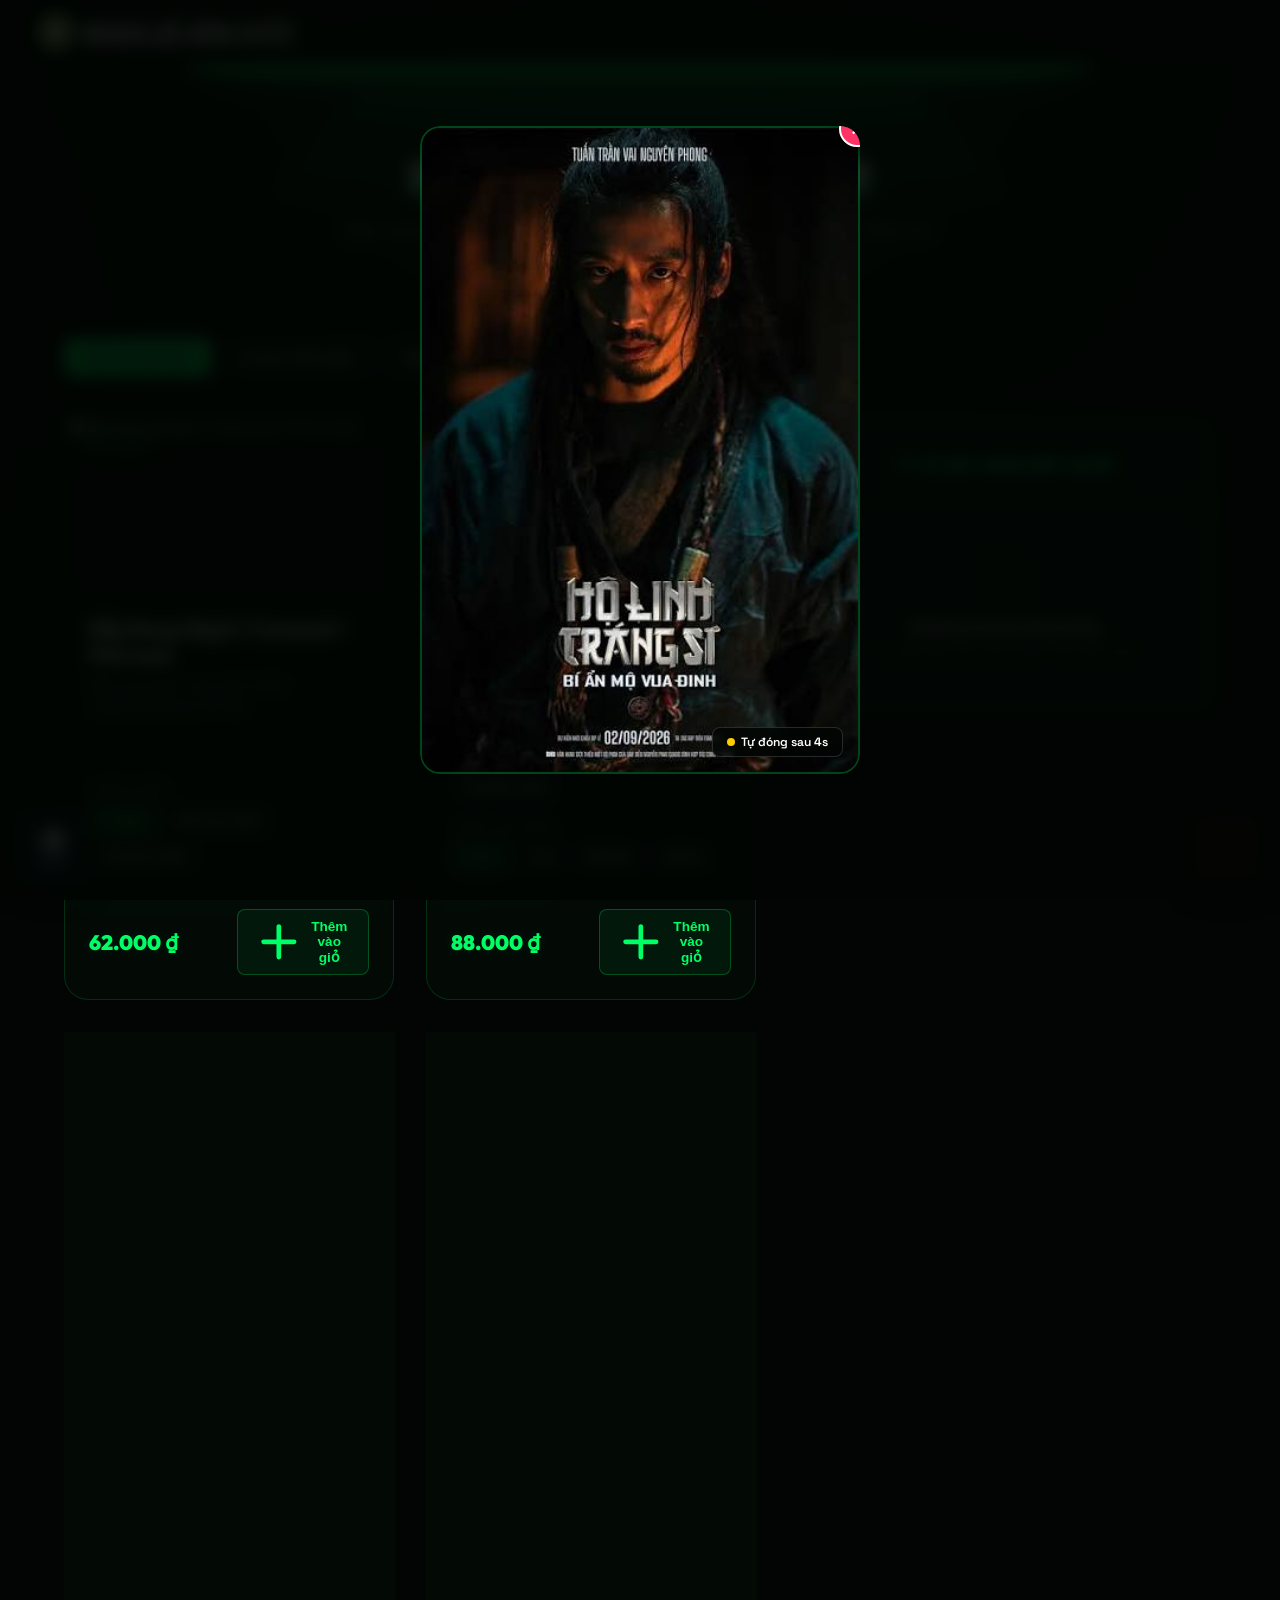
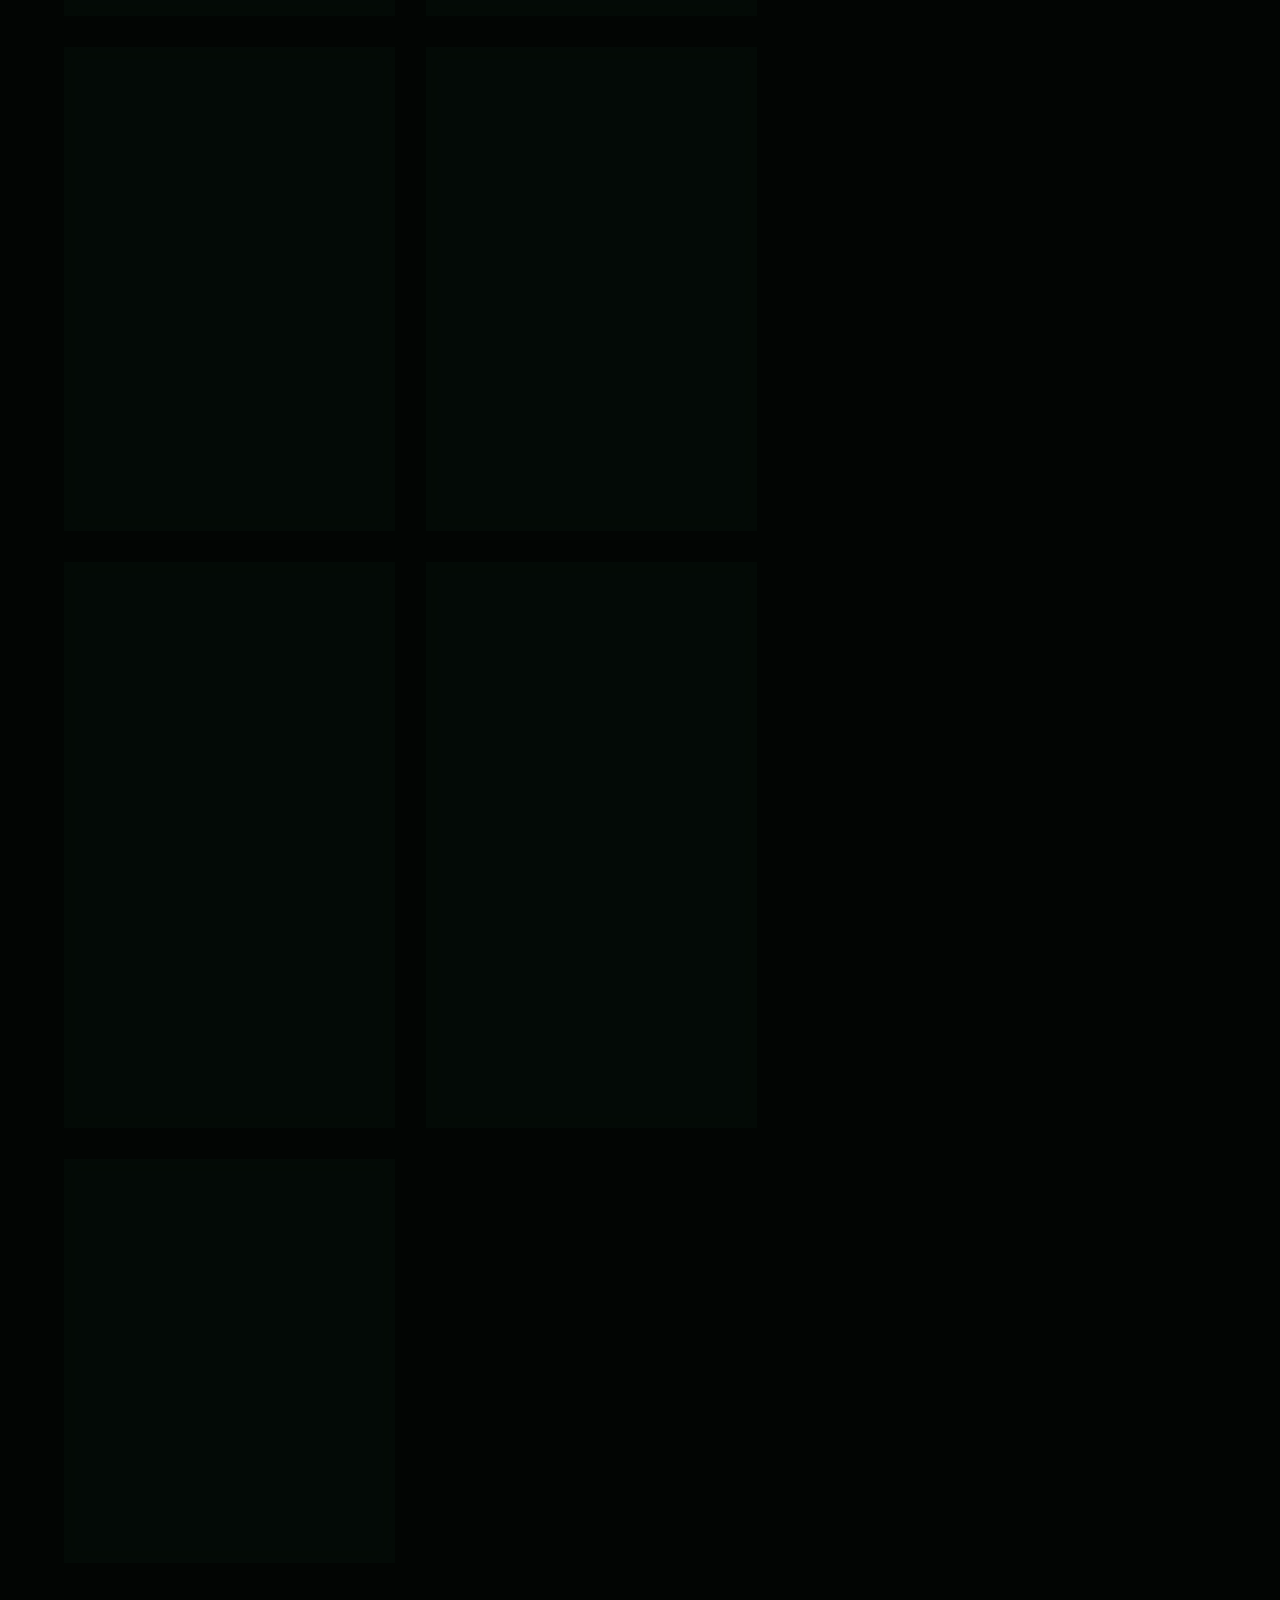
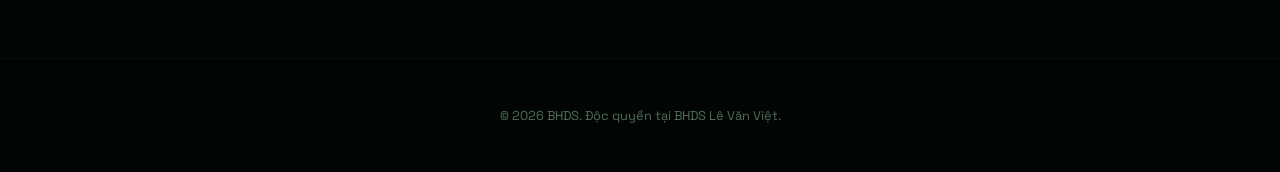
==== commit d0566859: "feat: them bo loc danh muc va cho phep doi ten tab tu admin" ====
--- a/admin.html
+++ b/admin.html
@@ -76,6 +76,11 @@
                 </button>
             </section>
 
+            <!-- Category Filter Bar (rendered by JS) -->
+            <div class="catalog-filter-bar" id="catalog-filter-bar">
+                <!-- chips rendered by renderCatalogFilterBar() -->
+            </div>
+
             <!-- Workspace Layout -->
             <div class="workspace">
                 
@@ -131,6 +136,15 @@
                             <label class="form-label" for="food-desc">Mô tả chi tiết *</label>
                             <textarea id="food-desc" class="form-control" placeholder="Nguyên liệu chi tiết, nước sốt đi kèm..." required></textarea>
                         </div>
+
+                        <div class="form-group">
+                            <label class="form-label" for="food-category">Danh mục *</label>
+                            <select id="food-category" class="form-control" required>
+                                <option value="combo">Combo Tiết Kiệm</option>
+                                <option value="popcorn">Bắp Rang Giòn</option>
+                                <option value="drink">Nước Giải Khát</option>
+                            </select>
+                        </div>
                         
                         <div class="form-group" id="options-hide-group" style="display: none; border-top: 1px solid var(--border-color); padding-top: 1rem; margin-top: 1rem;">
                             <label class="form-label">Ẩn các tùy chọn hết hàng:</label>
--- a/css/admin.css
+++ b/css/admin.css
@@ -873,6 +873,91 @@
     box-shadow: 0 0 10px rgba(239, 68, 68, 0.3);
 }
 
+/* Catalog Category Filter Bar */
+.catalog-filter-bar {
+    display: flex;
+    gap: 0.5rem;
+    margin-bottom: 1.75rem;
+    overflow-x: auto;
+    padding-bottom: 0.25rem;
+    -ms-overflow-style: none;
+    scrollbar-width: none;
+}
+
+.catalog-filter-bar::-webkit-scrollbar {
+    display: none;
+}
+
+.catalog-filter-chip {
+    background: rgba(255, 255, 255, 0.03);
+    border: 1px solid var(--border-color);
+    color: var(--text-secondary);
+    padding: 0.55rem 1.25rem;
+    border-radius: var(--radius-full);
+    cursor: pointer;
+    font-size: 0.875rem;
+    font-weight: 700;
+    font-family: var(--font-display);
+    white-space: nowrap;
+    transition: var(--transition);
+}
+
+.catalog-filter-chip:hover {
+    border-color: rgba(34, 197, 94, 0.35);
+    color: var(--primary);
+    background: rgba(34, 197, 94, 0.05);
+}
+
+.catalog-filter-chip.active {
+    background: var(--primary);
+    border-color: var(--primary);
+    color: #050b07;
+    box-shadow: 0 0 14px var(--primary-glow);
+}
+
+/* Chip group: chip + pencil edit button side by side */
+.catalog-chip-group {
+    display: inline-flex;
+    align-items: center;
+    border-radius: var(--radius-full);
+    border: 1px solid var(--border-color);
+    overflow: hidden;
+    transition: var(--transition);
+}
+
+.catalog-chip-group:hover {
+    border-color: rgba(34, 197, 94, 0.35);
+}
+
+.catalog-chip-group .catalog-filter-chip {
+    border: none;
+    border-radius: 0;
+}
+
+.catalog-chip-group .catalog-filter-chip.active {
+    border-radius: 0;
+    box-shadow: none;
+}
+
+.btn-edit-category {
+    background: rgba(255, 255, 255, 0.03);
+    border: none;
+    border-left: 1px solid rgba(255, 255, 255, 0.07);
+    color: var(--text-muted);
+    cursor: pointer;
+    padding: 0 10px;
+    height: 100%;
+    display: flex;
+    align-items: center;
+    justify-content: center;
+    transition: var(--transition);
+}
+
+.btn-edit-category:hover {
+    background: rgba(34, 197, 94, 0.12);
+    color: var(--primary);
+}
+
 /* Footer */
 footer {
     text-align: center;
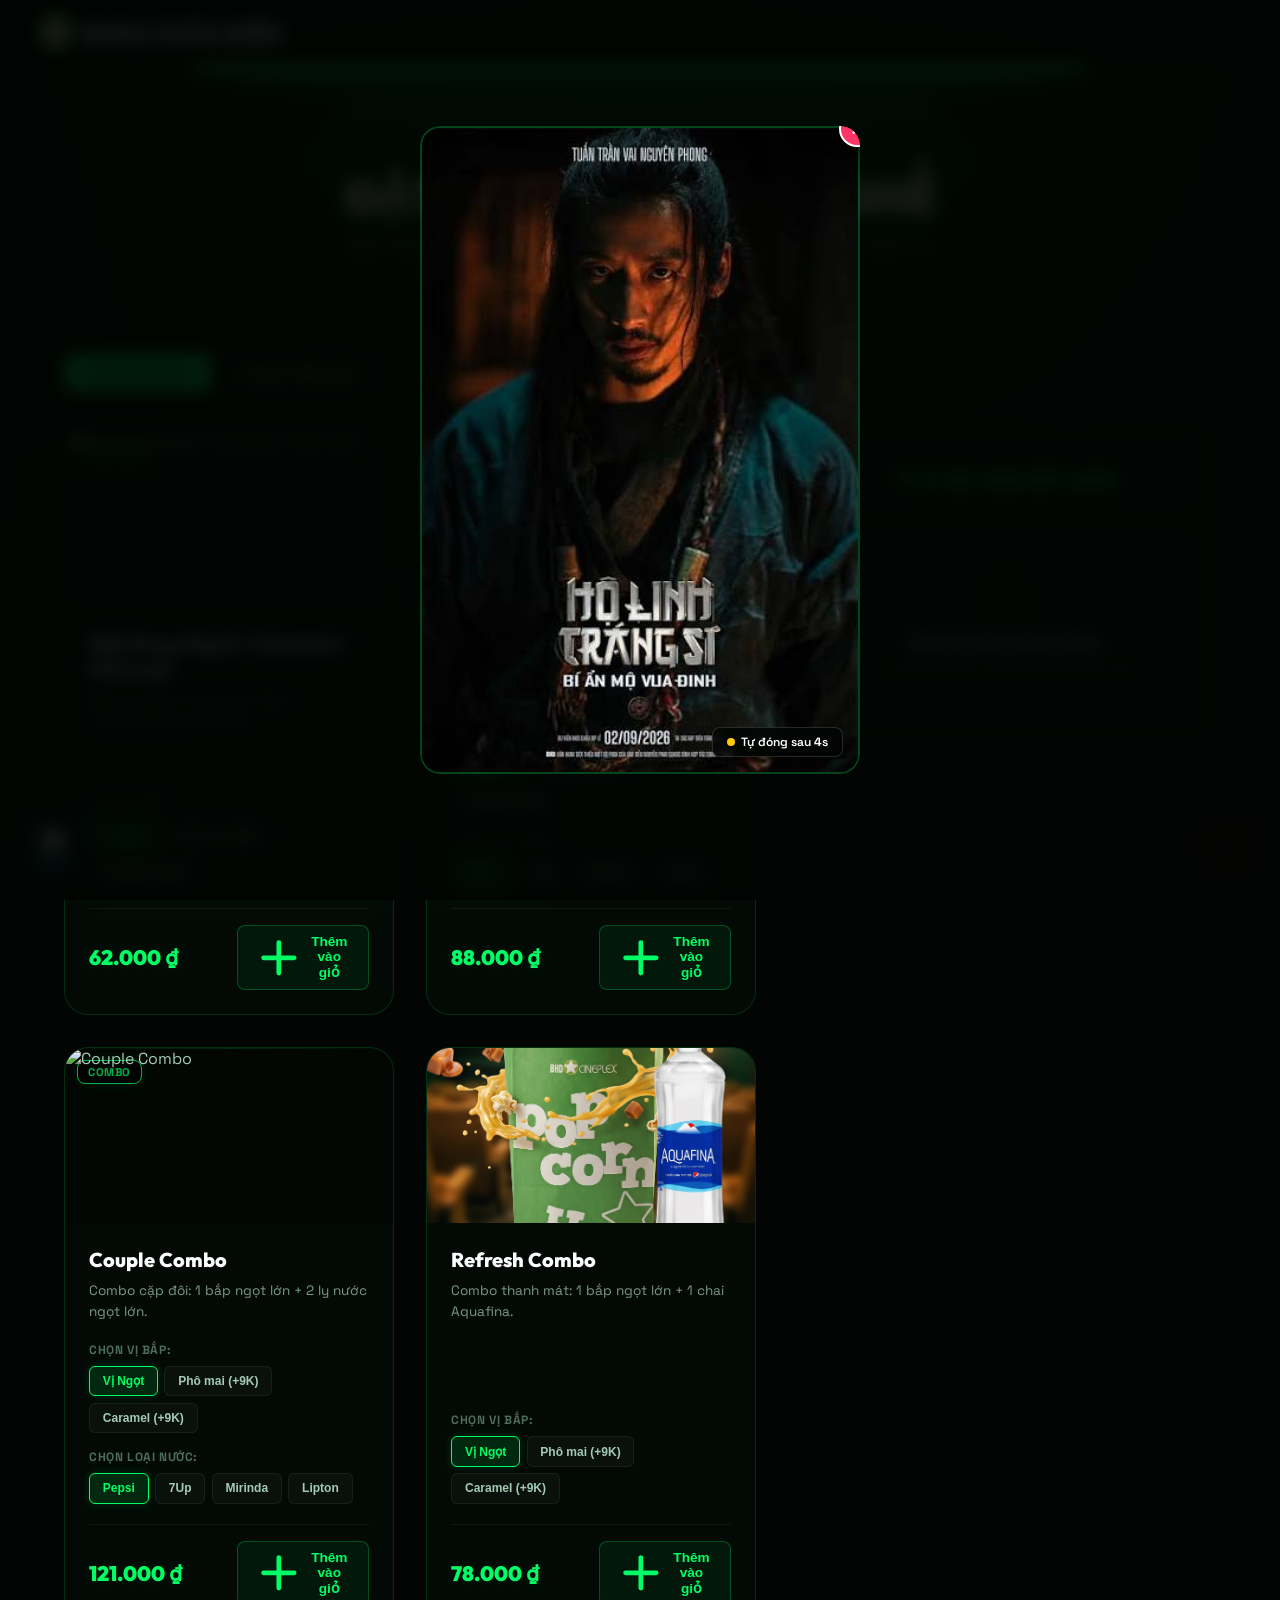
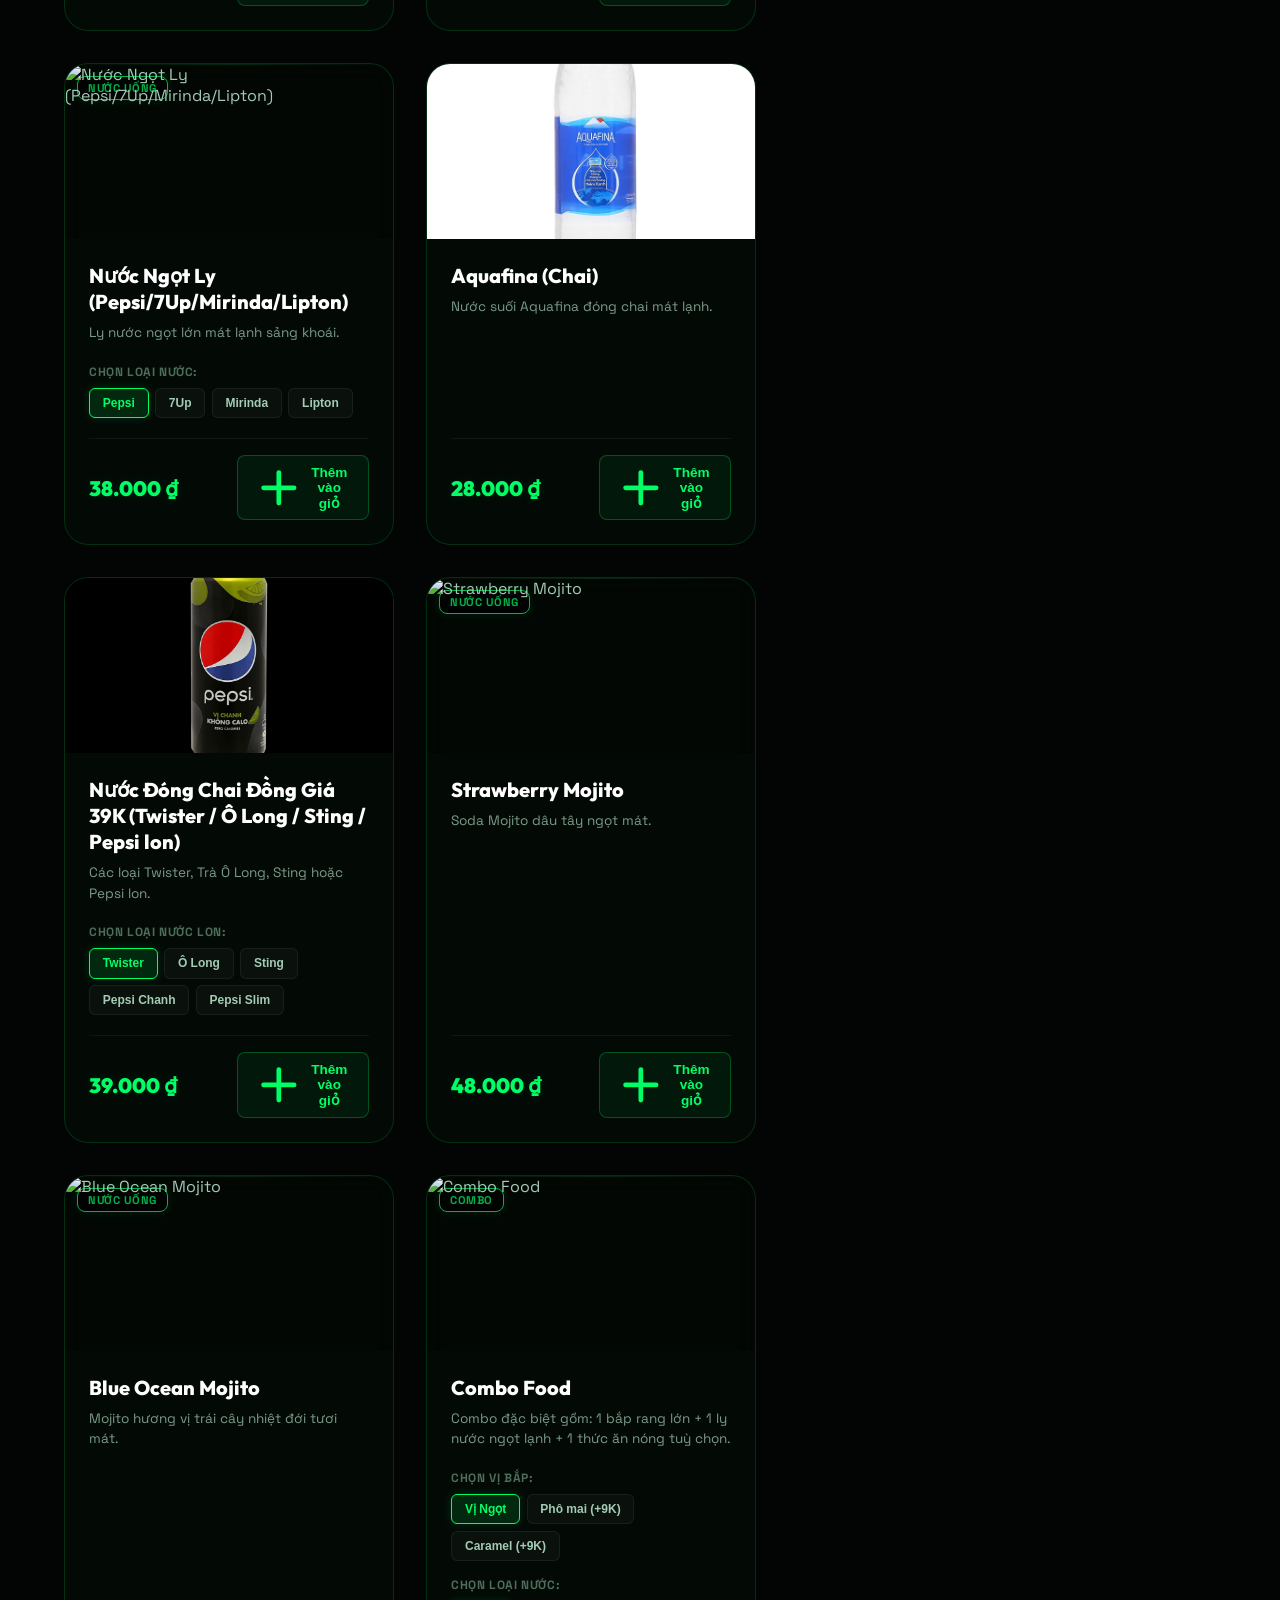
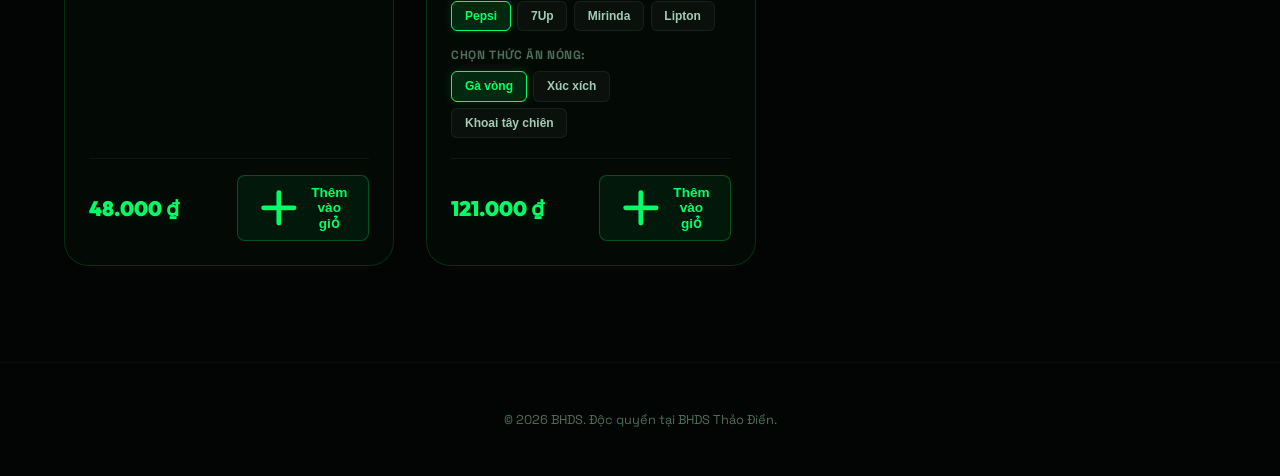
==== commit e85a1afa: "Update branding to Thao Dien and add theater/zalo management" ====
--- a/admin.html
+++ b/admin.html
@@ -3,7 +3,7 @@
 <head>
     <meta charset="UTF-8">
     <meta name="viewport" content="width=device-width, initial-scale=1.0, maximum-scale=1.0, user-scalable=no">
-    <title>BHDS Lê Văn Việt Admin - Quản Lý Thực Đơn</title>
+    <title>BHDS Thảo Điền Admin - Quản Lý Thực Đơn</title>
     
     <!-- Favicon -->
     <link rel="icon" type="image/png" href="assets/logo.png">
@@ -25,9 +25,9 @@
     <!-- Header -->
     <header>
         <div class="header-content">
-            <a href="index.html" class="logo" aria-label="BHDS Lê Văn Việt Home">
+            <a href="index.html" class="logo" aria-label="BHDS Thảo Điền Home">
                 <img src="./assets/logo.png" alt="BHDS Logo">
-                BHDS Lê Văn Việt Admin
+                BHDS Thảo Điền Admin
             </a>
             <div class="header-actions">
                 <a href="index.html" class="btn-action btn-back">
@@ -58,6 +58,13 @@
                 Quản lý Đơn hàng
                 <span class="tab-badge" id="pending-orders-badge">0</span>
             </button>
+            <button class="tab-btn" id="tab-btn-theaters" onclick="switchTab('theaters')">
+                <svg fill="none" viewBox="0 0 24 24" stroke="currentColor" width="20" height="20" stroke-width="2">
+                    <path stroke-linecap="round" stroke-linejoin="round" d="M10.325 4.317c.426-1.756 2.924-1.756 3.35 0a1.724 1.724 0 002.573 1.066c1.543-.94 3.31.826 2.37 2.37a1.724 1.724 0 001.065 2.572c1.756.426 1.756 2.924 0 3.35a1.724 1.724 0 00-1.066 2.573c.94 1.543-.826 3.31-2.37 2.37a1.724 1.724 0 00-2.572 1.065c-.426 1.756-2.924 1.756-3.35 0a1.724 1.724 0 00-2.573-1.066c-1.543.94-3.31-.826-2.37-2.37a1.724 1.724 0 00-1.065-2.572c-1.756-.426-1.756-2.924 0-3.35a1.724 1.724 0 001.066-2.573c-.94-1.543.826-3.31 2.37-2.37.996.608 2.296.07 2.572-1.065z" />
+                    <path stroke-linecap="round" stroke-linejoin="round" d="M15 12a3 3 0 11-6 0 3 3 0 016 0z" />
+                </svg>
+                Cấu hình Chung
+            </button>
         </nav>
 
         <!-- Tab Content: Catalog -->
@@ -218,6 +225,55 @@
             </div>
         </div>
 
+        <!-- Tab Content: Theaters -->
+        <div id="tab-content-theaters" class="tab-content" style="display: none;">
+            <section class="hero">
+                <div class="hero-text">
+                    <h1>Cấu hình Chung</h1>
+                    <p>Cấu hình các thiết lập của hệ thống: Đóng/Mở rạp chiếu và cập nhật các liên kết mạng xã hội.</p>
+                </div>
+            </section>
+            
+            <div class="workspace" style="max-width: 900px; margin: 0 auto; display: flex; flex-direction: column; gap: 1.5rem;">
+                
+                <!-- Zalo Config Panel -->
+                <section class="card-panel">
+                    <div class="panel-header">
+                        <h2 class="panel-title">
+                            <svg fill="none" viewBox="0 0 24 24" stroke="currentColor" width="22" height="22" stroke-width="2" style="color: var(--primary);">
+                                <path stroke-linecap="round" stroke-linejoin="round" d="M13.828 10.172a4 4 0 00-5.656 0l-4 4a4 4 0 105.656 5.656l1.102-1.101m-.758-4.899a4 4 0 005.656 0l4-4a4 4 0 00-5.656-5.656l-1.1 1.1" />
+                            </svg>
+                            Cấu hình Liên kết Zalo
+                        </h2>
+                    </div>
+                    
+                    <div style="margin-top: 1rem;">
+                        <label class="form-label" for="config-zalo-link">Đường dẫn nhóm Zalo hỗ trợ khách hàng</label>
+                        <div style="display: flex; gap: 0.5rem;">
+                            <input type="url" id="config-zalo-link" class="form-control" placeholder="https://zalo.me/g/..." style="flex: 1;">
+                            <button id="btn-save-zalo" class="btn-submit" style="width: auto; padding: 0 1.5rem; margin: 0;" onclick="saveZaloLink()">Lưu</button>
+                        </div>
+                    </div>
+                </section>
+
+                <!-- Theater Config Panel -->
+                <section class="card-panel">
+                    <div class="panel-header">
+                        <h2 class="panel-title">
+                            <svg fill="none" viewBox="0 0 24 24" stroke="currentColor" width="22" height="22" stroke-width="2" style="color: var(--primary);">
+                                <path stroke-linecap="round" stroke-linejoin="round" d="M19 21V5a2 2 0 00-2-2H7a2 2 0 00-2 2v16m14 0h2m-2 0h-5m-9 0H3m2 0h5M9 7h1m-1 4h1m4-4h1m-1 4h1m-5 10v-5a1 1 0 011-1h2a1 1 0 011 1v5m-4 0h4" />
+                            </svg>
+                            Danh sách Rạp chiếu
+                        </h2>
+                    </div>
+                    
+                    <div id="theater-list-container" style="display: grid; grid-template-columns: repeat(auto-fill, minmax(250px, 1fr)); gap: 1rem; margin-top: 1rem;">
+                        <!-- Theaters rendered by JS -->
+                    </div>
+                </section>
+            </div>
+        </div>
+
     </main>
 
     <!-- Pop-up Alert Modal (Success/Failure) -->
@@ -234,10 +290,10 @@
 
     <!-- Footer -->
     <footer>
-        <p>&copy; 2026 BHDS Lê Văn Việt Admin Panel. Bản quyền thuộc về thiết kế HTML/JS tĩnh.</p>
+        <p>&copy; 2026 BHDS Thảo Điền Admin Panel. Bản quyền thuộc về thiết kế HTML/JS tĩnh.</p>
     </footer>
 
     <!-- JS Logic -->
-    <script src="js/admin.js"></script>
+    <script src="js/admin.js?v=2.0.1"></script>
 </body>
 </html>
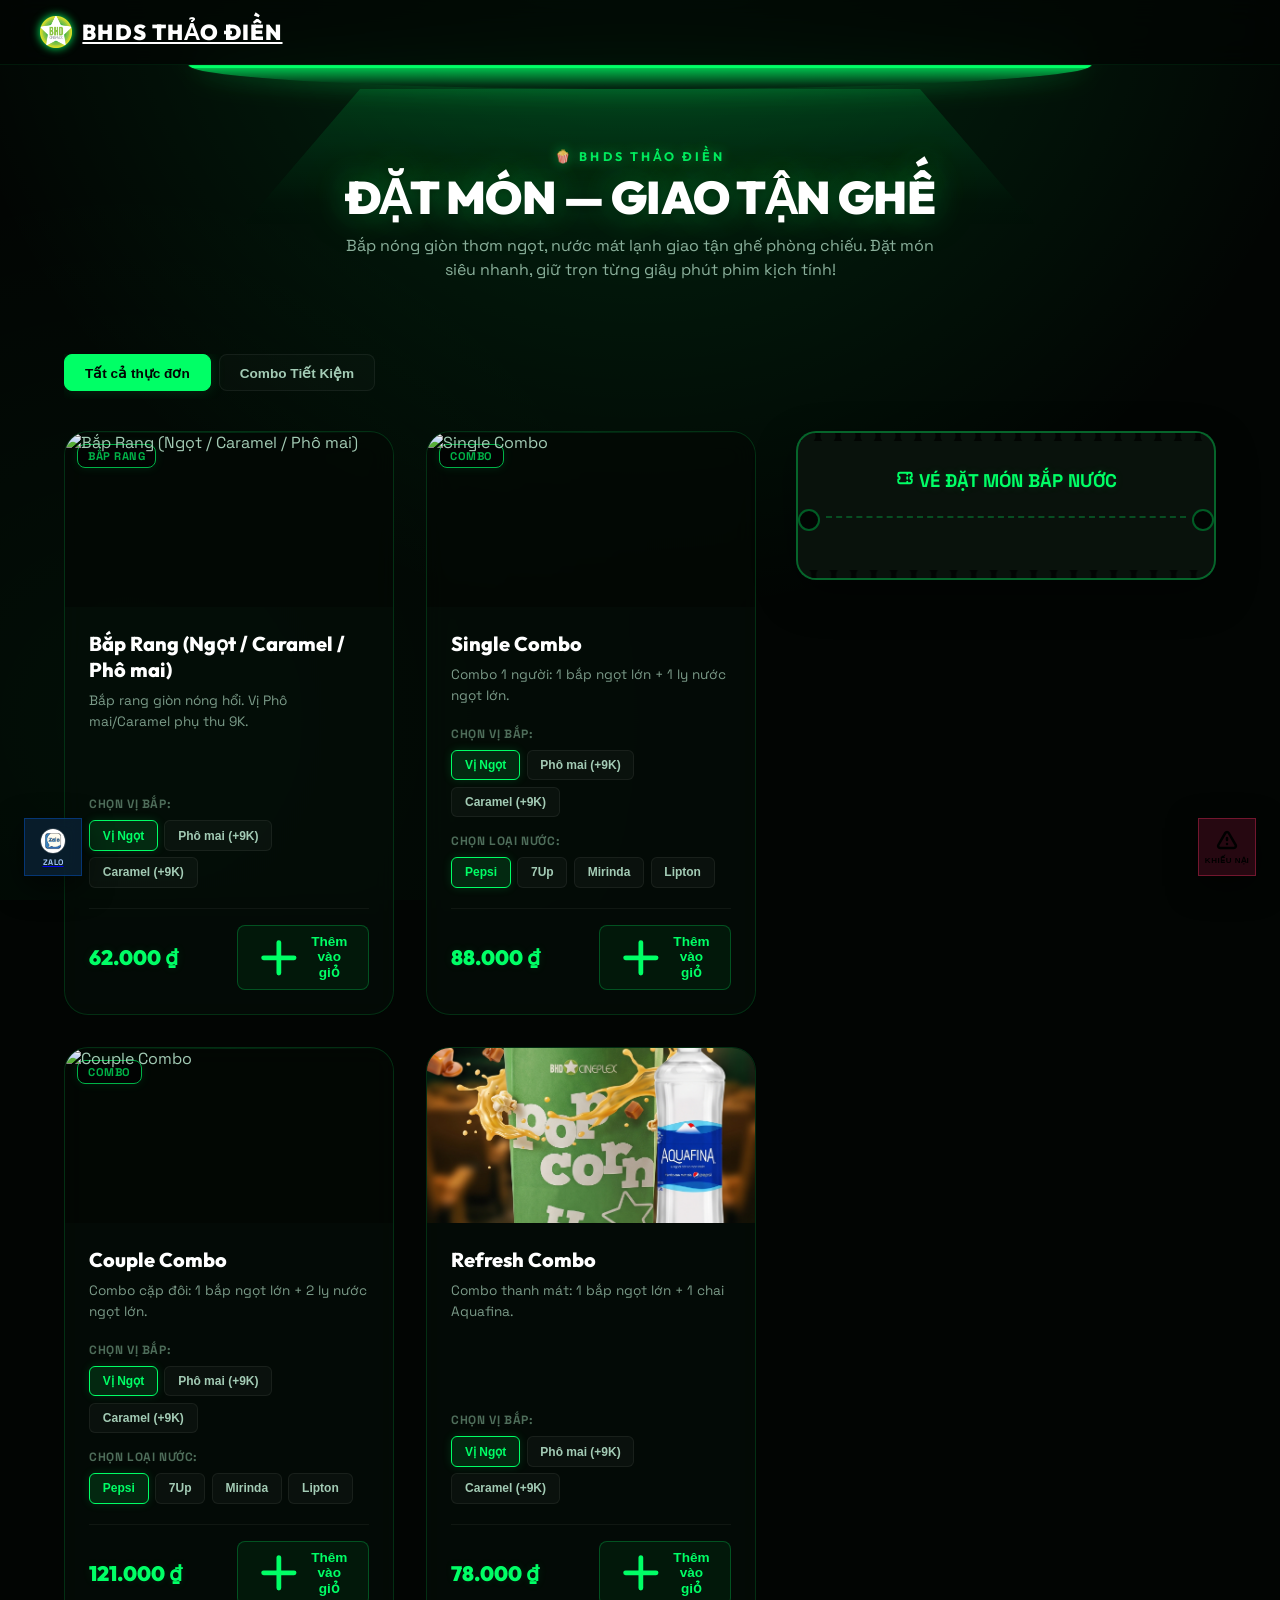
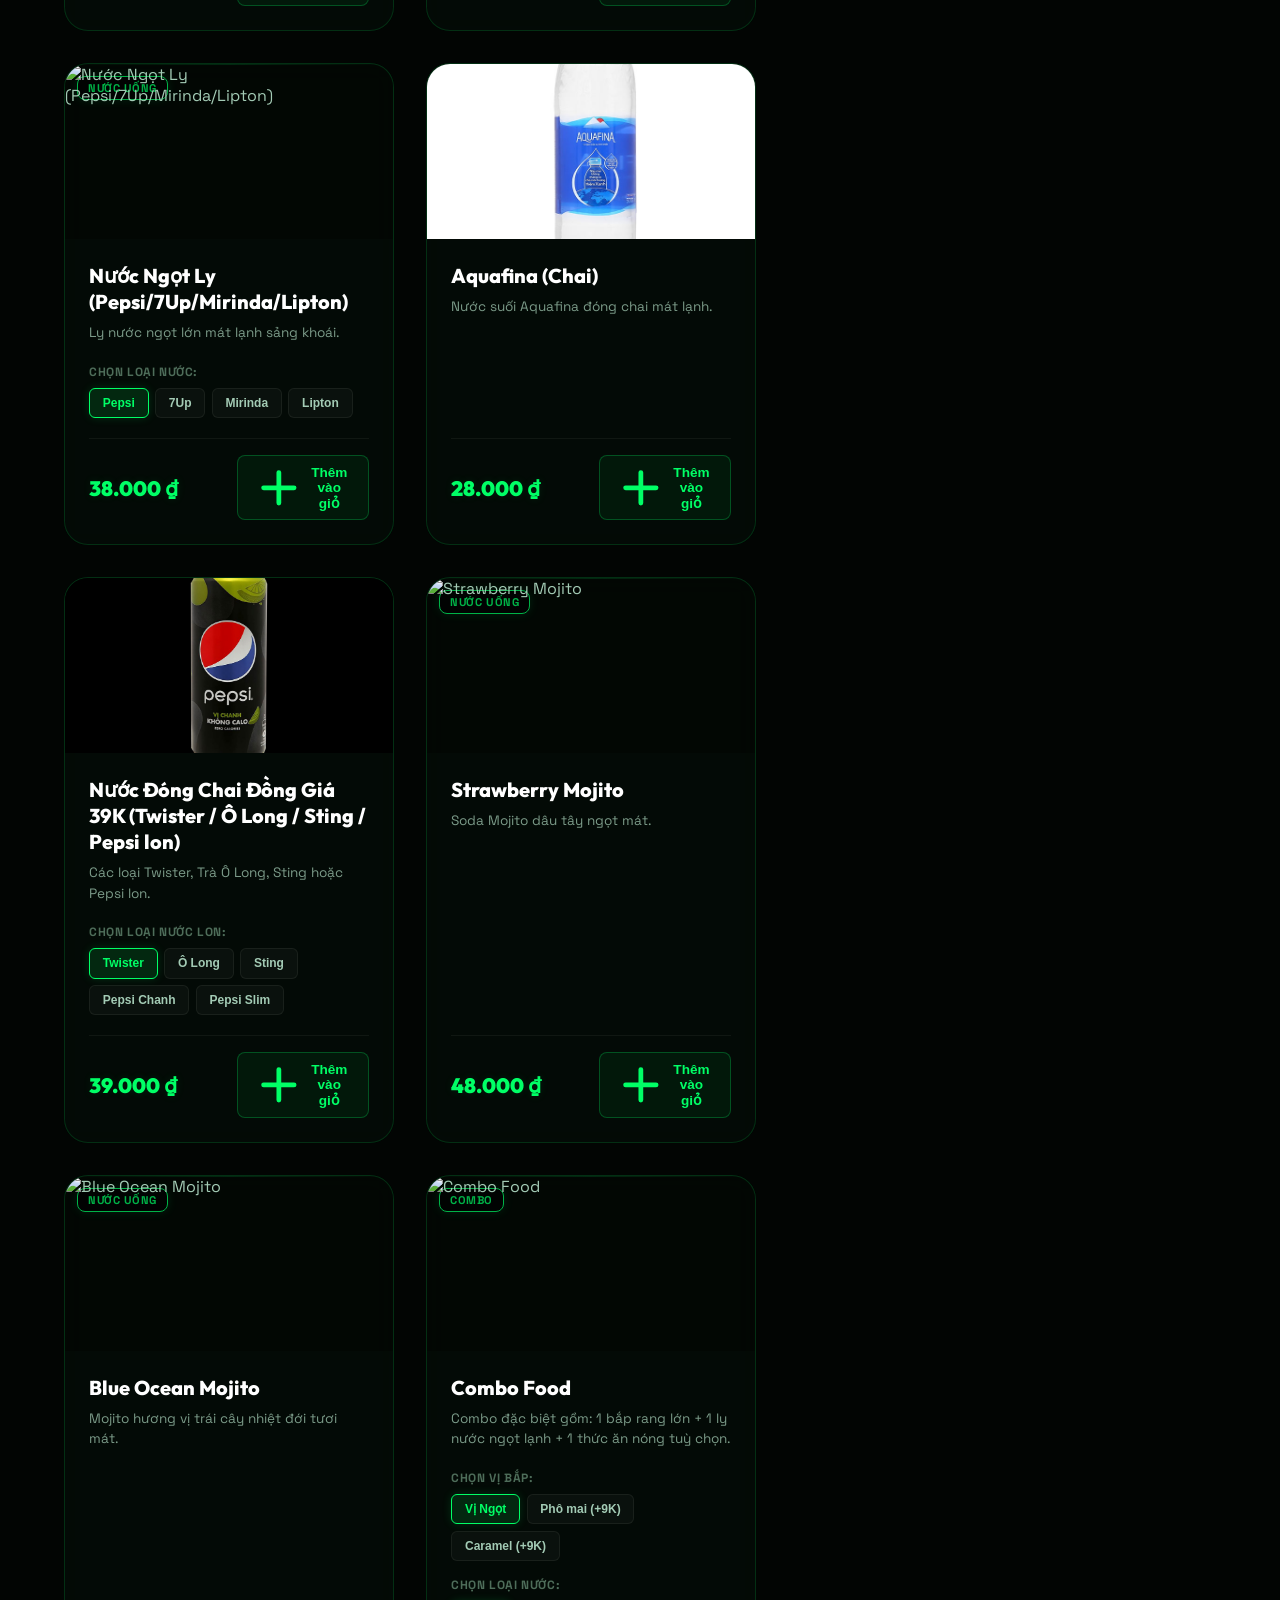
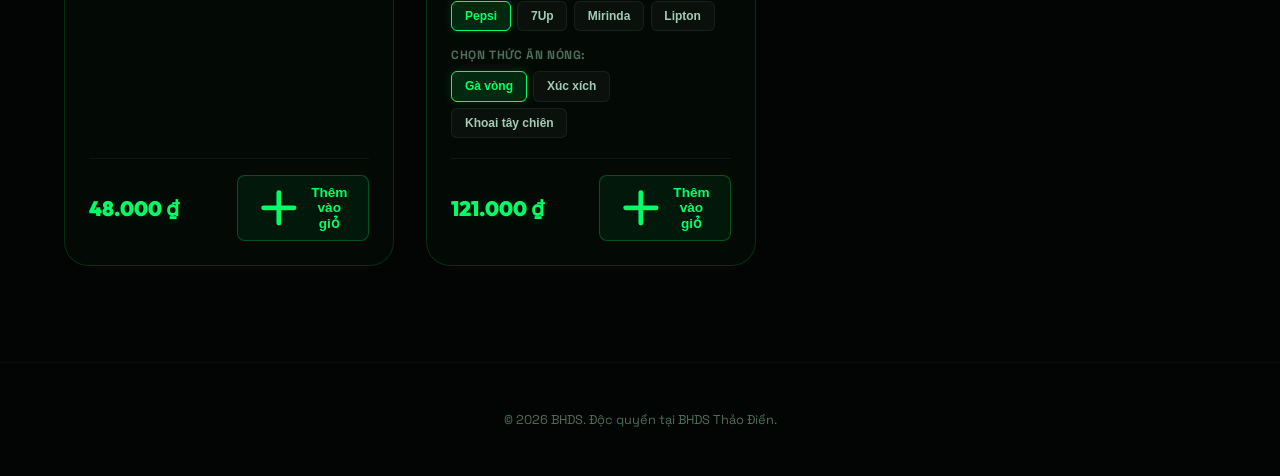
==== commit 1eeb42b6: "feat: add dynamic cinema branding and error handling for theaters" ====
--- a/admin.html
+++ b/admin.html
@@ -27,7 +27,7 @@
         <div class="header-content">
             <a href="index.html" class="logo" aria-label="BHDS Thảo Điền Home">
                 <img src="./assets/logo.png" alt="BHDS Logo">
-                BHDS Thảo Điền Admin
+                <span id="admin-cinema-logo-text">BHDS Thảo Điền</span> Admin
             </a>
             <div class="header-actions">
                 <a href="index.html" class="btn-action btn-back">
@@ -248,6 +248,12 @@
                     </div>
                     
                     <div style="margin-top: 1rem;">
+                        <label class="form-label" for="config-cinema-name">Tên rạp (Branding)</label>
+                        <div style="display: flex; gap: 0.5rem; margin-bottom: 1rem;">
+                            <input type="text" id="config-cinema-name" class="form-control" placeholder="VD: BHDS Thảo Điền" style="flex: 1;">
+                            <button id="btn-save-cinema" class="btn-submit" style="width: auto; padding: 0 1.5rem; margin: 0;" onclick="saveCinemaName()">Lưu</button>
+                        </div>
+                        
                         <label class="form-label" for="config-zalo-link">Đường dẫn nhóm Zalo hỗ trợ khách hàng</label>
                         <div style="display: flex; gap: 0.5rem;">
                             <input type="url" id="config-zalo-link" class="form-control" placeholder="https://zalo.me/g/..." style="flex: 1;">
@@ -290,7 +296,7 @@
 
     <!-- Footer -->
     <footer>
-        <p>&copy; 2026 BHDS Thảo Điền Admin Panel. Bản quyền thuộc về thiết kế HTML/JS tĩnh.</p>
+        <p>&copy; 2026 <span id="admin-cinema-footer-text">BHDS Thảo Điền</span> Admin Panel. Bản quyền thuộc về thiết kế HTML/JS tĩnh.</p>
     </footer>
 
     <!-- JS Logic -->
